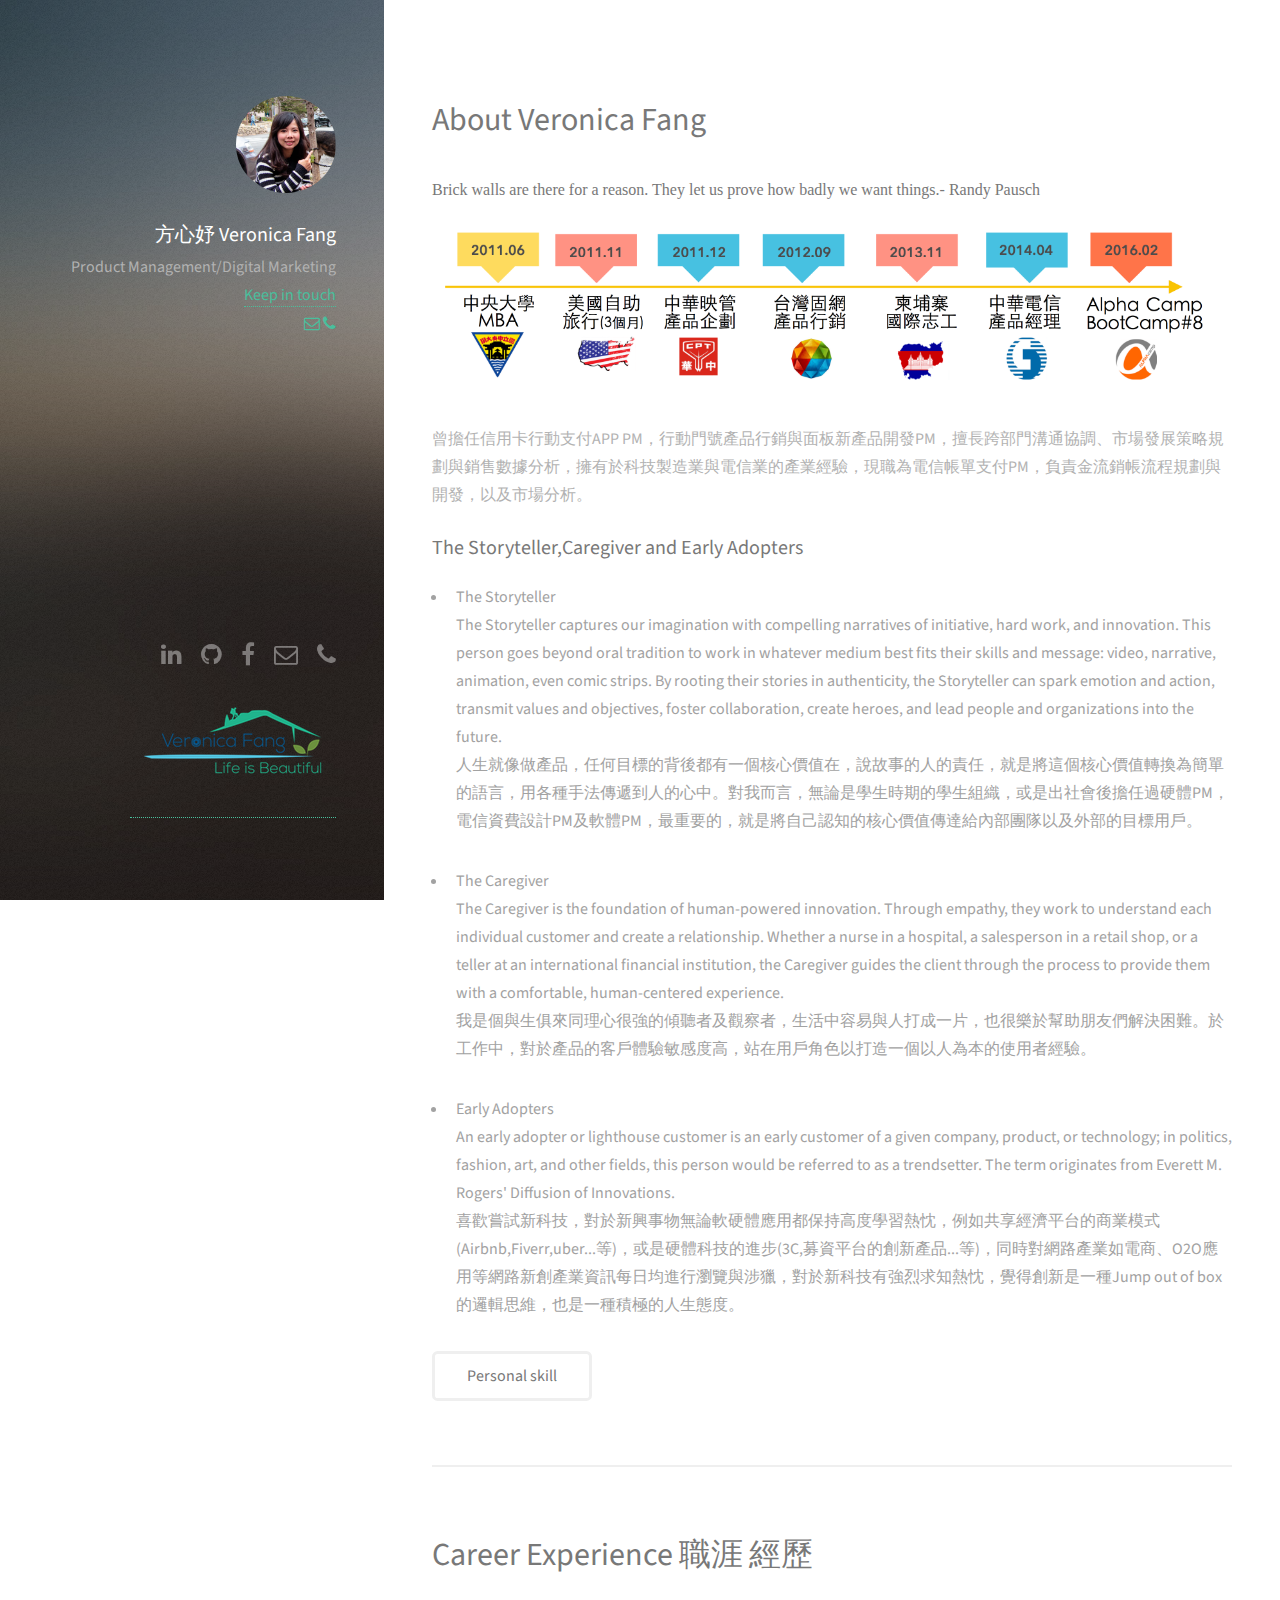
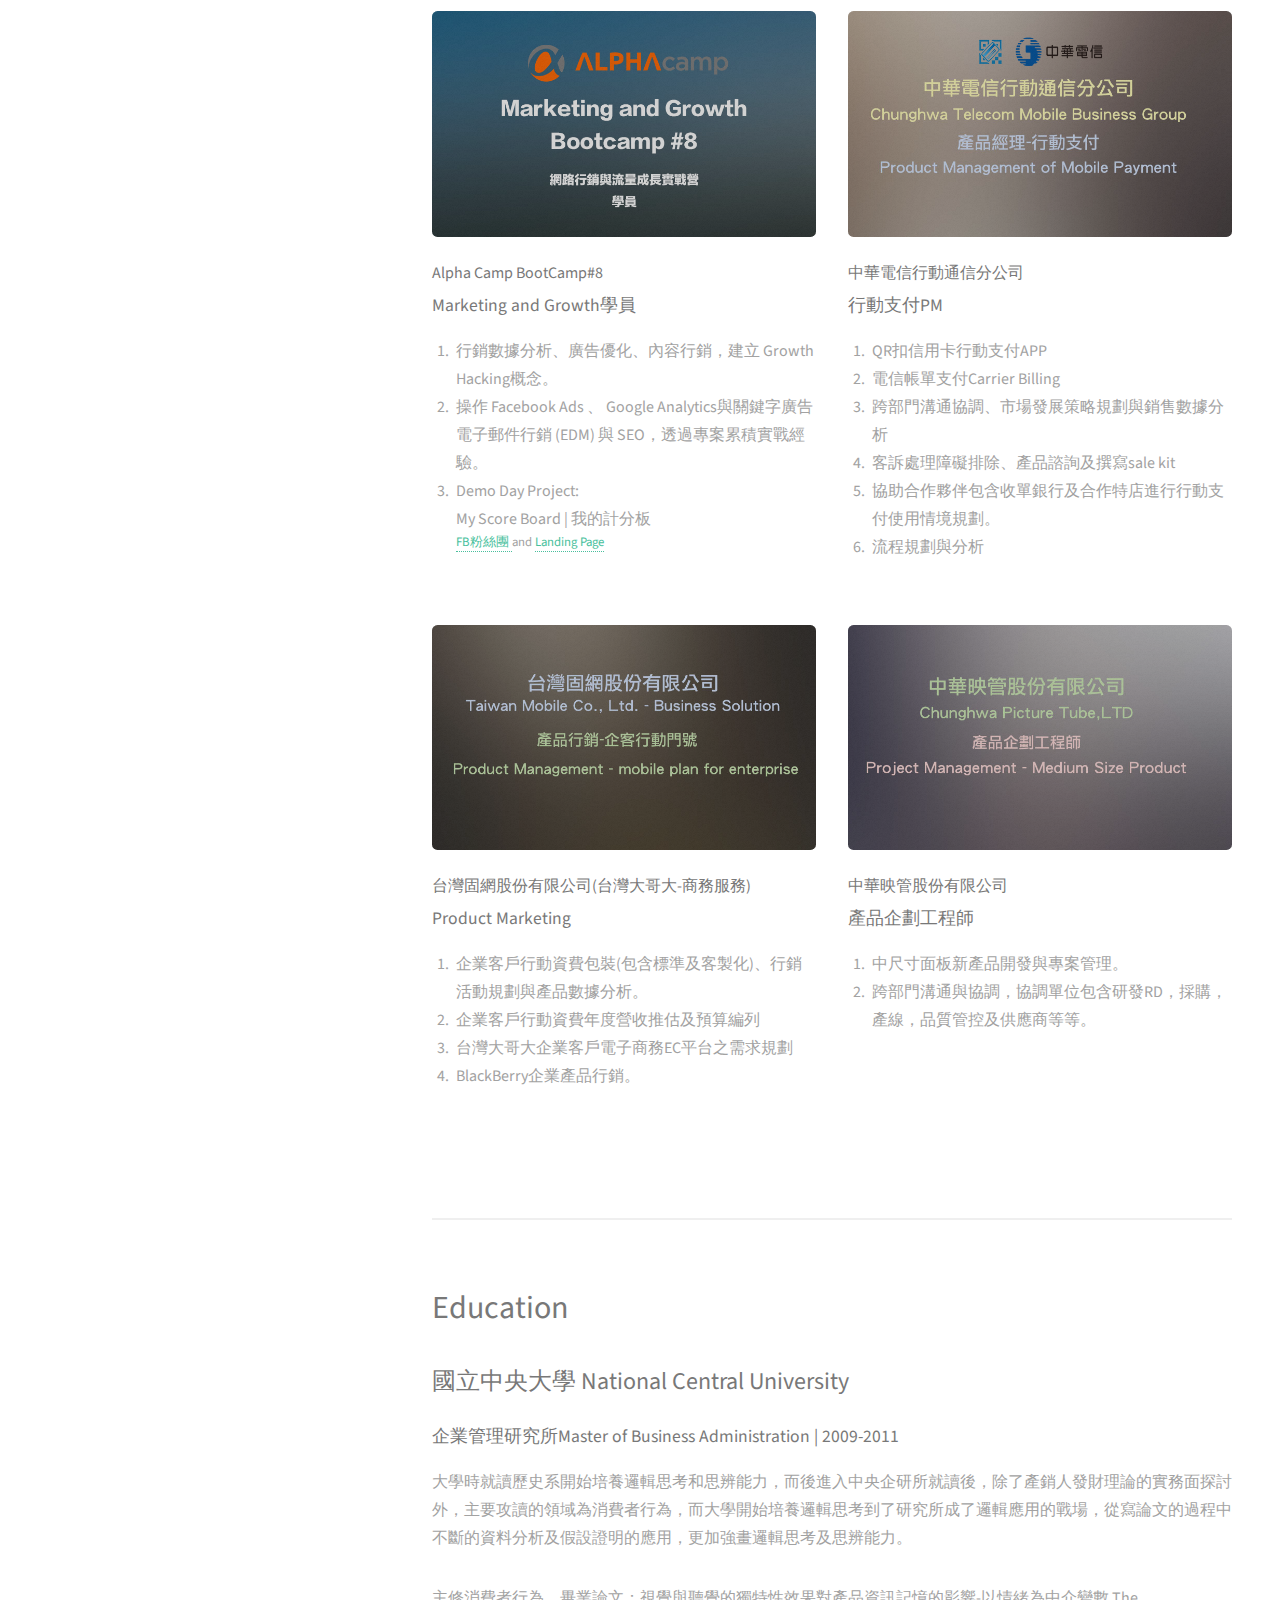
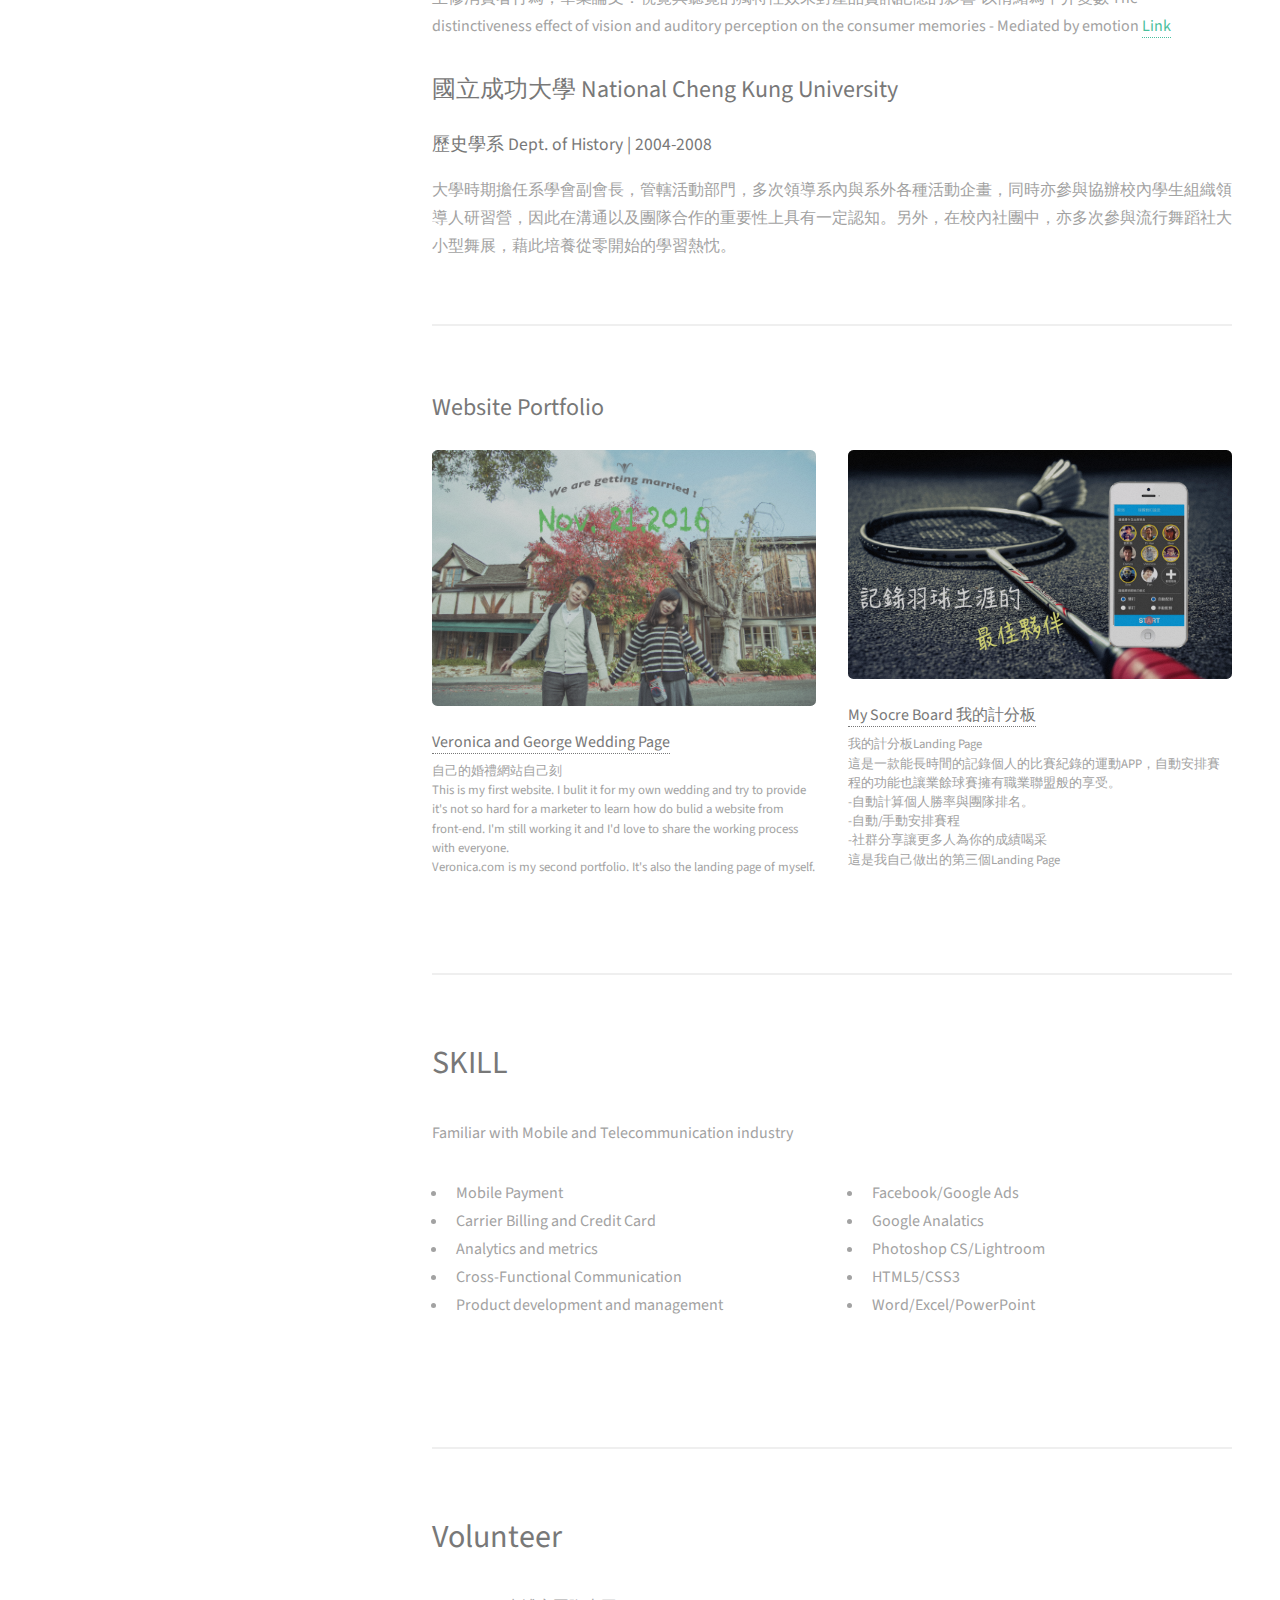
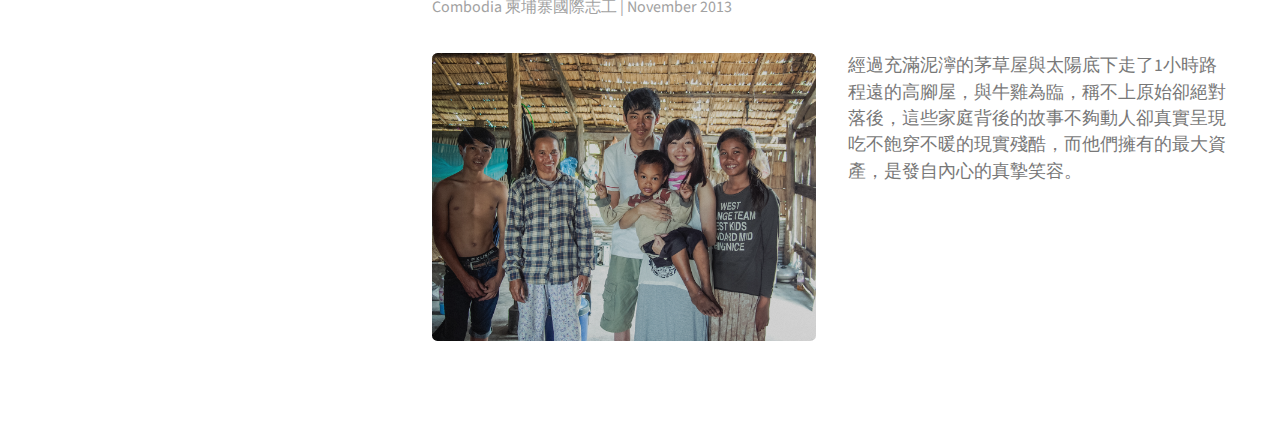
==== index.html @ 76934a7a "add timeline and volunteer" ====
<!DOCTYPE HTML>
<!--
	Strata by HTML5 UP
	html5up.net | @n33co
	Free for personal and commercial use under the CCA 3.0 license (html5up.net/license)
-->
<html>

<head>
    <title>Veronica Fang | Interactive Resume</title>
    <meta charset="utf-8" />
    <meta name="viewport" content="width=device-width, initial-scale=1" />
    <!--[if lte IE 8]><script src="assets/js/ie/html5shiv.js"></script><![endif]-->
    <link rel="stylesheet" href="assets/css/main.css" />
    <!--[if lte IE 8]><link rel="stylesheet" href="assets/css/ie8.css" /><![endif]-->
    <!--open Graph data-->
    <meta property="og:title" content="Veronica Fang | Interactive Resume" />
    <meta property="og:type" content="Website" />
    <meta property="og:url" content="http://veronicafang.com" />
    <meta property="og:image" content="http://veronicafang.github.io/Interactive-Resume/images/pic/IMG_2142-1.jpg" />
    <meta property="og:description" content="This is the Official Personal Website for Veronica Fang 方心妤">

    <meta name="author" content="Veronica">
    <meta name="copyright" content="方心妤">

    <meta name="description" content="This is the Official Personal Website for Veronica Fang方心妤 ">
    <meta name="keywords" content="方心妤,Veronica Fang">

    <meta itemprop="name" content="Veronica Fang | Interactive Resume">
    <meta itemprop="image" content="http://veronicafang.github.io/Interactive-Resume/images/pic/IMG_2142-1.jpg">
    <meta itemprop="description" content="This is the Official Personal Website for Veronica Fang">



    <!-- Hotjar Tracking Code for http://veronicafang.github.io/interactive-resume/ -->
    <script>
        (function(h, o, t, j, a, r) {
            h.hj = h.hj || function() {
                (h.hj.q = h.hj.q || []).push(arguments)
            };
            h._hjSettings = {
                hjid: 164264,
                hjsv: 5
            };
            a = o.getElementsByTagName('head')[0];
            r = o.createElement('script');
            r.async = 1;
            r.src = t + h._hjSettings.hjid + j + h._hjSettings.hjsv;
            a.appendChild(r);
        })(window, document, '//static.hotjar.com/c/hotjar-', '.js?sv=');

    </script>

    <!-- GA Tracking Code for http://veronicafang.github.io/interactive-resume/ -->
    <script>
        (function(i, s, o, g, r, a, m) {
            i['GoogleAnalyticsObject'] = r;
            i[r] = i[r] || function() {
                (i[r].q = i[r].q || []).push(arguments)
            }, i[r].l = 1 * new Date();
            a = s.createElement(o),
                m = s.getElementsByTagName(o)[0];
            a.async = 1;
            a.src = g;
            m.parentNode.insertBefore(a, m)
        })(window, document, 'script', '//www.google-analytics.com/analytics.js', 'ga');

        ga('create', 'UA-74432004-2', 'auto');
        ga('require', 'displayfeatures');
        ga('send', 'pageview');

    </script>


    <script>
        (function(i, s, o, g, r, a, m) {
            i['GoogleAnalyticsObject'] = r;
            i[r] = i[r] || function() {
                (i[r].q = i[r].q || []).push(arguments)
            }, i[r].l = 1 * new Date();
            a = s.createElement(o),
                m = s.getElementsByTagName(o)[0];
            a.async = 1;
            a.src = g;
            m.parentNode.insertBefore(a, m)
        })(window, document, 'script', '//www.google-analytics.com/analytics.js', 'ga');

        ga('create', 'UA-75181213-1', 'auto');
        ga('require', 'displayfeatures');
        ga('send', 'pageview');

    </script>


</head>

<body id="top">

    <!-- Header -->
    <header id="header">
        <a href="./images/Veronica.png" class="image avatar"><img src="images/Veronica.png" alt="Veronica" /></a>
        <h1><strong>方心妤 </strong><br/><strong>Veronica Fang</strong> 
      </h1>
        <p>
            Product Management/Digital Marketing
            <br/>
            <a href="#footer">Keep in touch</a>
            <br/>
            <a href="mailto:heartfish0309@gmail.com" class="icon fa-envelope-o"><span class="label">Email</span></a>
            <a href="tel:0905004680" class="icon fa-phone"><span class="phone"></span></a></p>


    </header>

    <!-- Main -->
    <div id="main">

        <!-- One -->
        <section id="one">
            <header class="major">
                <h1><strong>About Veronica Fang</strong></h1>
                <p style="font-family:impact"><strong>Brick walls are there for a reason. They let us prove how badly we want things.- Randy Pausch</strong></p>
                <p><img class="timeline" src="./images/timeline.png" alt="VeronicaFang Timeline"></p>
                <p>曾擔任信用卡行動支付APP PM，行動門號產品行銷與面板新產品開發PM，擅長跨部門溝通協調、市場發展策略規劃與銷售數據分析，擁有於科技製造業與電信業的產業經驗，現職為電信帳單支付PM，負責金流銷帳流程規劃與開發，以及市場分析。</p>

                <h3>The Storyteller,Caregiver and Early Adopters </h3>

            </header>
            <ul>

                <li>The Storyteller
                    <p>The Storyteller captures our imagination with compelling narratives of initiative, hard work, and innovation. This person goes beyond oral tradition to work in whatever medium best fits their skills and message: video, narrative, animation, even comic strips. By rooting their stories in authenticity, the Storyteller can spark emotion and action, transmit values and objectives, foster collaboration, create heroes, and lead people and organizations into the future.
                        <br/>人生就像做產品，任何目標的背後都有一個核心價值在，說故事的人的責任，就是將這個核心價值轉換為簡單的語言，用各種手法傳遞到人的心中。對我而言，無論是學生時期的學生組織，或是出社會後擔任過硬體PM，電信資費設計PM及軟體PM，最重要的，就是將自己認知的核心價值傳達給內部團隊以及外部的目標用戶。
                    </p>
                </li>
                <li>The Caregiver
                    <p>
                        The Caregiver is the foundation of human-powered innovation. Through empathy, they work to understand each individual customer and create a relationship. Whether a nurse in a hospital, a salesperson in a retail shop, or a teller at an international financial institution, the Caregiver guides the client through the process to provide them with a comfortable, human-centered experience.
                        <br/> 我是個與生俱來同理心很強的傾聽者及觀察者，生活中容易與人打成一片，也很樂於幫助朋友們解決困難。於工作中，對於產品的客戶體驗敏感度高，站在用戶角色以打造一個以人為本的使用者經驗。
                    </p>
                </li>
                <li>Early Adopters
                    <p>
                        An early adopter or lighthouse customer is an early customer of a given company, product, or technology; in politics, fashion, art, and other fields, this person would be referred to as a trendsetter. The term originates from Everett M. Rogers' Diffusion of Innovations.
                        <br/> 喜歡嘗試新科技，對於新興事物無論軟硬體應用都保持高度學習熱忱，例如共享經濟平台的商業模式(Airbnb,Fiverr,uber...等)，或是硬體科技的進步(3C,募資平台的創新產品...等)，同時對網路產業如電商、O2O應用等網路新創產業資訊每日均進行瀏覽與涉獵，對於新科技有強烈求知熱忱，覺得創新是一種Jump out of box的邏輯思維，也是一種積極的人生態度。

                    </p>
                </li>
            </ul>

            <ul class="actions">
                <li><a href="#skill" class="button">Personal skill</a></li>
            </ul>
        </section>

        <!-- Two -->

        <section id="two">
            <h1>Career Experience 職涯 經歷</h1>
            <div class="row">
                <article class="6u 12u$(xsmall) 0728
                   work-item">
                    <a href="./images/fulls/10.jpg" class="image fit thumb"><img src="./images/fulls/10.jpg" alt="Alpha Camp" /></a>
                    <h3>Alpha Camp BootCamp#8</h3>
                    <h4>Marketing and Growth學員</h4>
                    <ol>
                        <li>行銷數據分析、廣告優化、內容行銷，建立 Growth Hacking概念。</li>
                        <li>操作 Facebook Ads 、 Google Analytics與關鍵字廣告電子郵件行銷 (EDM) 與 SEO，透過專案累積實戰經驗。</li>
                        <li>Demo Day Project:
                            <br/> My Score Board | 我的計分板
                            <p>
                                <a href="https://www.facebook.com/myscoreboardapp">FB粉絲團 </a> and <a href="http://myscoreboardapp.com">Landing Page</a></p>

                        </li>
                    </ol>
                </article>
                <article class="6u 12u$(xsmall) 0728
                   work-item">
                    <a href="./images/fulls/07.jpg" class="image fit thumb"><img src="./images/fulls/07.jpg" alt="CHT" /></a>
                    <h3>中華電信行動通信分公司</h3>
                    <h4>行動支付PM</h4>
                    <ol>
                        <li>QR扣信用卡行動支付APP</li>
                        <li>電信帳單支付Carrier Billing</li>
                        <li>跨部門溝通協調、市場發展策略規劃與銷售數據分析</li>
                        <li>客訴處理障礙排除、產品諮詢及撰寫sale kit</li>
                        <li>協助合作夥伴包含收單銀行及合作特店進行行動支付使用情境規劃。</li>
                        <li>流程規劃與分析</li>
                    </ol>
                </article>

                <article class="6u 12u$(xsmall) 0728
                   work-item">
                    <a href="./images/fulls/07.jpg" class="image fit thumb"><img src="./images/fulls/08.jpg" alt="TWM" /></a>
                    <h3>台灣固網股份有限公司(台灣大哥大-商務服務)</h3>
                    <h4>Product Marketing</h4>

                    <ol>
                        <li>企業客戶行動資費包裝(包含標準及客製化)、行銷活動規劃與產品數據分析。</li>

                        <li>企業客戶行動資費年度營收推估及預算編列</li>
                        <li>台灣大哥大企業客戶電子商務EC平台之需求規劃</li>
                        <li>BlackBerry企業產品行銷。</li>
                    </ol>
                </article>
                <article class="6u$ 12u$(xsmall) work-item">
                    <a href="images/fulls/08.jpg" class="image fit thumb"><img src="images/fulls/09.jpg" alt="CPT" /></a>
                    <h3>中華映管股份有限公司</h3>
                    <h4>產品企劃工程師</h4>
                    <ol>
                        <li>中尺寸面板新產品開發與專案管理。
                        </li>
                        <li>跨部門溝通與協調，協調單位包含研發RD，採購，產線，品質管控及供應商等等。</li>
                    </ol>

                </article>

        </section>

        <!-- three -->

        <section id="three">
            <h1>Education</h1>
            <h2>國立中央大學 National Central University</h2>
            <h4>企業管理研究所Master of Business Administration | 2009-2011 </h4>
            <P>大學時就讀歷史系開始培養邏輯思考和思辨能力，而後進入中央企研所就讀後，除了產銷人發財理論的實務面探討外，主要攻讀的領域為消費者行為，而大學開始培養邏輯思考到了研究所成了邏輯應用的戰場，從寫論文的過程中不斷的資料分析及假設證明的應用，更加強畫邏輯思考及思辨能力。</P>
            <p>主修消費者行為，畢業論文：視覺與聽覺的獨特性效果對產品資訊記憶的影響-以情緒為中介變數 The distinctiveness effect of vision and auditory perception on the consumer memories - Mediated by emotion
                <a href="http://handle.ncl.edu.tw/11296/ndltd/17697633609891772082">Link</a>
            </p>

            <h2>國立成功大學 National Cheng Kung University</h2>
            <h4>歷史學系 Dept. of History | 2004-2008 </h4>
            <p>大學時期擔任系學會副會長，管轄活動部門，多次領導系內與系外各種活動企畫，同時亦參與協辦校內學生組織領導人研習營，因此在溝通以及團隊合作的重要性上具有一定認知。另外，在校內社團中，亦多次參與流行舞蹈社大小型舞展，藉此培養從零開始的學習熱忱。

            </p>
        </section>
        <section>

            <h2>Website Portfolio</h2>
            <div class="row">
                <article class="6u 12u$(xsmall) work-item">
                    <a href="./HTLM/image/IMG_0357-1_PS.jpg" class="image fit thumb"><img src="./HTLM/image/IMG_0357-1_PS.jpg" alt="Wedding Page" /></a>
                    <h3><a href="http://www.georgeandveronica.party/">Veronica and George Wedding Page</a></h3>

                    <p>自己的婚禮網站自己刻 </p>
                    <p>This is my first website. I bulit it for my own wedding and try to provide it's not so hard for a marketer to learn how do bulid a website from front-end. I'm still working it and I'd love to share the working process with everyone.
                        <br/>Veronica.com is my second portfolio. It's also the landing page of myself. </p>
                </article>
                <article class="6u 12u$(xsmall) work-item">
                    <a href="./HTLM/image/bestpartner.jpg" class="image fit thumb"><img src="./HTLM/image/bestpartner.jpg" alt="My Score Board" /></a>
                    <h3><a href="https://myscoreboardapp.com/">My Socre Board 我的計分板</a></h3>

                    <p>我的計分板Landing Page</p>
                    <p>這是一款能長時間的記錄個人的比賽紀錄的運動APP，自動安排賽程的功能也讓業餘球賽擁有職業聯盟般的享受。
                        <br/>-自動計算個人勝率與團隊排名。
                        <br/>-自動/手動安排賽程
                        <br/>-社群分享讓更多人為你的成績喝采
                        <br/>這是我自己做出的第三個Landing Page </p>
                </article>
            </div>
        </section>
        <section id="skill">
            <h1>SKILL</h1>
            <p>Familiar with Mobile and Telecommunication industry</p>
            <div class="row">
                <article class="6u 12u$(xsmall) 0728
                   work-item">
                    <ul>
                        <li>Mobile Payment</li>
                        <li>Carrier Billing and Credit Card</li>
                        <li>Analytics and metrics</li>
                        <li>Cross-Functional Communication</li>
                        <li>Product development and management</li>
                    </ul>
                </article>
                <article class="6u$ 12u$(xsmall) work-item">
                    <ul>
                        <li>Facebook/Google Ads</li>
                        <li>Google Analatics</li>
                        <li>Photoshop CS/Lightroom</li>
                        <li>HTML5/CSS3</li>
                        <li>Word/Excel/PowerPoint</li>


                    </ul>
                </article>
            </div>
        </section>
        <section>
            <h1>Volunteer</h1>
            <p>Combodia 柬埔寨國際志工 | November 2013</p>
            <div class="row">
                <article class="6u 12u$(xsmall) work-item">
                    <a href="./images/A280112.jpg" class="image fit thumb"><img src="./images/thumbs/A280112.jpg" alt="Veronica Fang Volunteer" /></a>
                </article>
                <article class="6u 12u$(xsmall) work-item">

                    <h4>經過充滿泥濘的茅草屋與太陽底下走了1小時路程遠的高腳屋，與牛雞為臨，稱不上原始卻絕對落後，這些家庭背後的故事不夠動人卻真實呈現吃不飽穿不暖的現實殘酷，而他們擁有的最大資產，是發自內心的真摯笑容。</h4>


                </article>
            </div>
        </section>

        <!-- Footer -->
        <footer id="footer">
            <div>
                <section>

                    <ul class="icons">
                        <li><a href="https://tw.linkedin.com/in/veronica-fang-47976a6a" class="icon fa-linkedin"><span class="label">Linkedin</span></a></li>
                        <li><a href="https://github.com/VeronicaFang/" class="icon fa-github"><span class="label">Github</span></a></li>
                        <li><a href="https://www.facebook.com/veronica.fang" class="icon fa-facebook"><span class="label">Dribbble</span></a></li>
                        <li>
                            <a href="mailto:heartfish0309@gmail.com" class="icon fa-envelope-o"><span class="label">Email</span></a>
                        </li>
                        <li> <a href="tel:0905004680" class="icon fa-phone"><span class="phone"></span></a></li>
                    </ul>
                    <a href="#top"><img src="./images/Veronica_Fang_Logo.png" alt="Veronica">

                    </a>
                </section>

            </div>
        </footer>


        <!-- Scripts -->
        <script src="assets/js/jquery.min.js"></script>
        <script src="assets/js/jquery.poptrox.min.js"></script>
        <script src="assets/js/skel.min.js"></script>
        <script src="assets/js/util.js"></script>
        <!--[if lte IE 8]><script src="assets/js/ie/respond.min.js"></script><![endif]-->
        <script src="assets/js/main.js"></script>


</body>

</html>
---- assets/css/main.css ----
@import url("font-awesome.min.css");
@import url("http://fonts.googleapis.com/css?family=Source+Sans+Pro:400,400italic");

/*
	Strata by HTML5 UP
	html5up.net | @n33co
	Free for personal and commercial use under the CCA 3.0 license (html5up.net/license)
*/


/* Reset */

html,
body,
div,
span,
applet,
object,
iframe,
h1,
h2,
h3,
h4,
h5,
h6,
p,
blockquote,
pre,
a,
abbr,
acronym,
address,
big,
cite,
code,
del,
dfn,
em,
img,
ins,
kbd,
q,
s,
samp,
small,
strike,
strong,
sub,
sup,
tt,
var,
b,
u,
i,
center,
dl,
dt,
dd,
ol,
ul,
li,
fieldset,
form,
label,
legend,
table,
caption,
tbody,
tfoot,
thead,
tr,
th,
td,
article,
aside,
canvas,
details,
embed,
figure,
figcaption,
footer,
header,
hgroup,
menu,
nav,
output,
ruby,
section,
summary,
time,
mark,
audio,
video {
    margin: 0;
    padding: 0;
    border: 0;
    font-size: 100%;
    font: inherit;
    vertical-align: baseline;
}
article,
aside,
details,
figcaption,
figure,
footer,
header,
hgroup,
menu,
nav,
section {
    display: block;
}
body {
    line-height: 1;
}
ol,
ul {
    list-style: none;
}
blockquote,
q {
    quotes: none;
}
blockquote:before,
blockquote:after,
q:before,
q:after {
    content: '';
    content: none;
}
table {
    border-collapse: collapse;
    border-spacing: 0;
}
body {
    -webkit-text-size-adjust: none;
}

/* Box Model */

*,
*:before,
*:after {
    -moz-box-sizing: border-box;
    -webkit-box-sizing: border-box;
    box-sizing: border-box;
}

/* Containers */

.container {
    margin-left: auto;
    margin-right: auto;
}
.container.\31 25\25 {
    width: 100%;
    max-width: 1200px;
    min-width: 960px;
}
.container.\37 5\25 {
    width: 720px;
}
.container.\35 0\25 {
    width: 480px;
}
.container.\32 5\25 {
    width: 240px;
}
.container {
    width: 960px;
}
@media screen and (max-width: 1800px) {
    .container.\31 25\25 {
        width: 100%;
        max-width: 1200px;
        min-width: 960px;
    }
    .container.\37 5\25 {
        width: 720px;
    }
    .container.\35 0\25 {
        width: 480px;
    }
    .container.\32 5\25 {
        width: 240px;
    }
    .container {
        width: 960px;
    }
}
@media screen and (max-width: 1280px) {
    .container.\31 25\25 {
        width: 100%;
        max-width: 1200px;
        min-width: 960px;
    }
    .container.\37 5\25 {
        width: 720px;
    }
    .container.\35 0\25 {
        width: 480px;
    }
    .container.\32 5\25 {
        width: 240px;
    }
    .container {
        width: 960px;
    }
}
@media screen and (max-width: 980px) {
    .container.\31 25\25 {
        width: 100%;
        max-width: 1200px;
        min-width: 960px;
    }
    .container.\37 5\25 {
        width: 720px;
    }
    .container.\35 0\25 {
        width: 480px;
    }
    .container.\32 5\25 {
        width: 240px;
    }
    .container {
        width: 960px;
    }
}
@media screen and (max-width: 736px) {
    .container.\31 25\25 {
        width: 100%;
        max-width: 1200px;
        min-width: 960px;
    }
    .container.\37 5\25 {
        width: 720px;
    }
    .container.\35 0\25 {
        width: 480px;
    }
    .container.\32 5\25 {
        width: 240px;
    }
    .container {
        width: 960px;
    }
}
@media screen and (max-width: 480px) {
    .container.\31 25\25 {
        width: 100%;
        max-width: 1200px;
        min-width: 960px;
    }
    .container.\37 5\25 {
        width: 720px;
    }
    .container.\35 0\25 {
        width: 480px;
    }
    .container.\32 5\25 {
        width: 240px;
    }
    .container {
        width: 960px;
    }
}

/* Grid */

.row {
    border-bottom: solid 1px transparent;
    -moz-box-sizing: border-box;
    -webkit-box-sizing: border-box;
    box-sizing: border-box;
}
.row > * {
    float: left;
    -moz-box-sizing: border-box;
    -webkit-box-sizing: border-box;
    box-sizing: border-box;
}
.row:after,
.row:before {
    content: '';
    display: block;
    clear: both;
    height: 0;
}
.row.uniform > * >:first-child {
    margin-top: 0;
}
.row.uniform > * >:last-child {
    margin-bottom: 0;
}
.row.\30 \25 > * {
    padding: 0 0 0 0em;
}
.row.\30 \25 {
    margin: 0 0 -1px 0em;
}
.row.uniform.\30 \25 > * {
    padding: 0em 0 0 0em;
}
.row.uniform.\30 \25 {
    margin: 0em 0 -1px 0em;
}
.row > * {
    padding: 0 0 0 2.5em;
}
.row {
    margin: 0 0 -1px -2.5em;
}
.row.uniform > * {
    padding: 2.5em 0 0 2.5em;
}
.row.uniform {
    margin: -2.5em 0 -1px -2.5em;
}
.row.\32 00\25 > * {
    padding: 0 0 0 5em;
}
.row.\32 00\25 {
    margin: 0 0 -1px -5em;
}
.row.uniform.\32 00\25 > * {
    padding: 5em 0 0 5em;
}
.row.uniform.\32 00\25 {
    margin: -5em 0 -1px -5em;
}
.row.\31 50\25 > * {
    padding: 0 0 0 3.75em;
}
.row.\31 50\25 {
    margin: 0 0 -1px -3.75em;
}
.row.uniform.\31 50\25 > * {
    padding: 3.75em 0 0 3.75em;
}
.row.uniform.\31 50\25 {
    margin: -3.75em 0 -1px -3.75em;
}
.row.\35 0\25 > * {
    padding: 0 0 0 1.25em;
}
.row.\35 0\25 {
    margin: 0 0 -1px -1.25em;
}
.row.uniform.\35 0\25 > * {
    padding: 1.25em 0 0 1.25em;
}
.row.uniform.\35 0\25 {
    margin: -1.25em 0 -1px -1.25em;
}
.row.\32 5\25 > * {
    padding: 0 0 0 0.625em;
}
.row.\32 5\25 {
    margin: 0 0 -1px -0.625em;
}
.row.uniform.\32 5\25 > * {
    padding: 0.625em 0 0 0.625em;
}
.row.uniform.\32 5\25 {
    margin: -0.625em 0 -1px -0.625em;
}
.\31 2u,
.\31 2u\24 {
    width: 100%;
    clear: none;
    margin-left: 0;
}
.\31 1u,
.\31 1u\24 {
    width: 91.6666666667%;
    clear: none;
    margin-left: 0;
}
.\31 0u,
.\31 0u\24 {
    width: 83.3333333333%;
    clear: none;
    margin-left: 0;
}
.\39 u,
.\39 u\24 {
    width: 75%;
    clear: none;
    margin-left: 0;
}
.\38 u,
.\38 u\24 {
    width: 66.6666666667%;
    clear: none;
    margin-left: 0;
}
.\37 u,
.\37 u\24 {
    width: 58.3333333333%;
    clear: none;
    margin-left: 0;
}
.\36 u,
.\36 u\24 {
    width: 50%;
    clear: none;
    margin-left: 0;
}
.\35 u,
.\35 u\24 {
    width: 41.6666666667%;
    clear: none;
    margin-left: 0;
}
.\34 u,
.\34 u\24 {
    width: 33.3333333333%;
    clear: none;
    margin-left: 0;
}
.\33 u,
.\33 u\24 {
    width: 25%;
    clear: none;
    margin-left: 0;
}
.\32 u,
.\32 u\24 {
    width: 16.6666666667%;
    clear: none;
    margin-left: 0;
}
.\31 u,
.\31 u\24 {
    width: 8.3333333333%;
    clear: none;
    margin-left: 0;
}
.\31 2u\24 + *,
.\31 1u\24 + *,
.\31 0u\24 + *,
.\39 u\24 + *,
.\38 u\24 + *,
.\37 u\24 + *,
.\36 u\24 + *,
.\35 u\24 + *,
.\34 u\24 + *,
.\33 u\24 + *,
.\32 u\24 + *,
.\31 u\24 + * {
    clear: left;
}
.\-11u {
    margin-left: 91.66667%;
}
.\-10u {
    margin-left: 83.33333%;
}
.\-9u {
    margin-left: 75%;
}
.\-8u {
    margin-left: 66.66667%;
}
.\-7u {
    margin-left: 58.33333%;
}
.\-6u {
    margin-left: 50%;
}
.\-5u {
    margin-left: 41.66667%;
}
.\-4u {
    margin-left: 33.33333%;
}
.\-3u {
    margin-left: 25%;
}
.\-2u {
    margin-left: 16.66667%;
}
.\-1u {
    margin-left: 8.33333%;
}
@media screen and (max-width: 1800px) {
    .row > * {
        padding: 0 0 0 2.5em;
    }
    .row {
        margin: 0 0 -1px -2.5em;
    }
    .row.uniform > * {
        padding: 2.5em 0 0 2.5em;
    }
    .row.uniform {
        margin: -2.5em 0 -1px -2.5em;
    }
    .row.\32 00\25 > * {
        padding: 0 0 0 5em;
    }
    .row.\32 00\25 {
        margin: 0 0 -1px -5em;
    }
    .row.uniform.\32 00\25 > * {
        padding: 5em 0 0 5em;
    }
    .row.uniform.\32 00\25 {
        margin: -5em 0 -1px -5em;
    }
    .row.\31 50\25 > * {
        padding: 0 0 0 3.75em;
    }
    .row.\31 50\25 {
        margin: 0 0 -1px -3.75em;
    }
    .row.uniform.\31 50\25 > * {
        padding: 3.75em 0 0 3.75em;
    }
    .row.uniform.\31 50\25 {
        margin: -3.75em 0 -1px -3.75em;
    }
    .row.\35 0\25 > * {
        padding: 0 0 0 1.25em;
    }
    .row.\35 0\25 {
        margin: 0 0 -1px -1.25em;
    }
    .row.uniform.\35 0\25 > * {
        padding: 1.25em 0 0 1.25em;
    }
    .row.uniform.\35 0\25 {
        margin: -1.25em 0 -1px -1.25em;
    }
    .row.\32 5\25 > * {
        padding: 0 0 0 0.625em;
    }
    .row.\32 5\25 {
        margin: 0 0 -1px -0.625em;
    }
    .row.uniform.\32 5\25 > * {
        padding: 0.625em 0 0 0.625em;
    }
    .row.uniform.\32 5\25 {
        margin: -0.625em 0 -1px -0.625em;
    }
    .\31 2u\28xlarge\29,
    .\31 2u\24\28xlarge\29 {
        width: 100%;
        clear: none;
        margin-left: 0;
    }
    .\31 1u\28xlarge\29,
    .\31 1u\24\28xlarge\29 {
        width: 91.6666666667%;
        clear: none;
        margin-left: 0;
    }
    .\31 0u\28xlarge\29,
    .\31 0u\24\28xlarge\29 {
        width: 83.3333333333%;
        clear: none;
        margin-left: 0;
    }
    .\39 u\28xlarge\29,
    .\39 u\24\28xlarge\29 {
        width: 75%;
        clear: none;
        margin-left: 0;
    }
    .\38 u\28xlarge\29,
    .\38 u\24\28xlarge\29 {
        width: 66.6666666667%;
        clear: none;
        margin-left: 0;
    }
    .\37 u\28xlarge\29,
    .\37 u\24\28xlarge\29 {
        width: 58.3333333333%;
        clear: none;
        margin-left: 0;
    }
    .\36 u\28xlarge\29,
    .\36 u\24\28xlarge\29 {
        width: 50%;
        clear: none;
        margin-left: 0;
    }
    .\35 u\28xlarge\29,
    .\35 u\24\28xlarge\29 {
        width: 41.6666666667%;
        clear: none;
        margin-left: 0;
    }
    .\34 u\28xlarge\29,
    .\34 u\24\28xlarge\29 {
        width: 33.3333333333%;
        clear: none;
        margin-left: 0;
    }
    .\33 u\28xlarge\29,
    .\33 u\24\28xlarge\29 {
        width: 25%;
        clear: none;
        margin-left: 0;
    }
    .\32 u\28xlarge\29,
    .\32 u\24\28xlarge\29 {
        width: 16.6666666667%;
        clear: none;
        margin-left: 0;
    }
    .\31 u\28xlarge\29,
    .\31 u\24\28xlarge\29 {
        width: 8.3333333333%;
        clear: none;
        margin-left: 0;
    }
    .\31 2u\24\28xlarge\29 + *,
    .\31 1u\24\28xlarge\29 + *,
    .\31 0u\24\28xlarge\29 + *,
    .\39 u\24\28xlarge\29 + *,
    .\38 u\24\28xlarge\29 + *,
    .\37 u\24\28xlarge\29 + *,
    .\36 u\24\28xlarge\29 + *,
    .\35 u\24\28xlarge\29 + *,
    .\34 u\24\28xlarge\29 + *,
    .\33 u\24\28xlarge\29 + *,
    .\32 u\24\28xlarge\29 + *,
    .\31 u\24\28xlarge\29 + * {
        clear: left;
    }
    .\-11u\28xlarge\29 {
        margin-left: 91.66667%;
    }
    .\-10u\28xlarge\29 {
        margin-left: 83.33333%;
    }
    .\-9u\28xlarge\29 {
        margin-left: 75%;
    }
    .\-8u\28xlarge\29 {
        margin-left: 66.66667%;
    }
    .\-7u\28xlarge\29 {
        margin-left: 58.33333%;
    }
    .\-6u\28xlarge\29 {
        margin-left: 50%;
    }
    .\-5u\28xlarge\29 {
        margin-left: 41.66667%;
    }
    .\-4u\28xlarge\29 {
        margin-left: 33.33333%;
    }
    .\-3u\28xlarge\29 {
        margin-left: 25%;
    }
    .\-2u\28xlarge\29 {
        margin-left: 16.66667%;
    }
    .\-1u\28xlarge\29 {
        margin-left: 8.33333%;
    }
}
@media screen and (max-width: 1280px) {
    .row > * {
        padding: 0 0 0 2em;
    }
    .row {
        margin: 0 0 -1px -2em;
    }
    .row.uniform > * {
        padding: 2em 0 0 2em;
    }
    .row.uniform {
        margin: -2em 0 -1px -2em;
    }
    .row.\32 00\25 > * {
        padding: 0 0 0 4em;
    }
    .row.\32 00\25 {
        margin: 0 0 -1px -4em;
    }
    .row.uniform.\32 00\25 > * {
        padding: 4em 0 0 4em;
    }
    .row.uniform.\32 00\25 {
        margin: -4em 0 -1px -4em;
    }
    .row.\31 50\25 > * {
        padding: 0 0 0 3em;
    }
    .row.\31 50\25 {
        margin: 0 0 -1px -3em;
    }
    .row.uniform.\31 50\25 > * {
        padding: 3em 0 0 3em;
    }
    .row.uniform.\31 50\25 {
        margin: -3em 0 -1px -3em;
    }
    .row.\35 0\25 > * {
        padding: 0 0 0 1em;
    }
    .row.\35 0\25 {
        margin: 0 0 -1px -1em;
    }
    .row.uniform.\35 0\25 > * {
        padding: 1em 0 0 1em;
    }
    .row.uniform.\35 0\25 {
        margin: -1em 0 -1px -1em;
    }
    .row.\32 5\25 > * {
        padding: 0 0 0 0.5em;
    }
    .row.\32 5\25 {
        margin: 0 0 -1px -0.5em;
    }
    .row.uniform.\32 5\25 > * {
        padding: 0.5em 0 0 0.5em;
    }
    .row.uniform.\32 5\25 {
        margin: -0.5em 0 -1px -0.5em;
    }
    .\31 2u\28large\29,
    .\31 2u\24\28large\29 {
        width: 100%;
        clear: none;
        margin-left: 0;
    }
    .\31 1u\28large\29,
    .\31 1u\24\28large\29 {
        width: 91.6666666667%;
        clear: none;
        margin-left: 0;
    }
    .\31 0u\28large\29,
    .\31 0u\24\28large\29 {
        width: 83.3333333333%;
        clear: none;
        margin-left: 0;
    }
    .\39 u\28large\29,
    .\39 u\24\28large\29 {
        width: 75%;
        clear: none;
        margin-left: 0;
    }
    .\38 u\28large\29,
    .\38 u\24\28large\29 {
        width: 66.6666666667%;
        clear: none;
        margin-left: 0;
    }
    .\37 u\28large\29,
    .\37 u\24\28large\29 {
        width: 58.3333333333%;
        clear: none;
        margin-left: 0;
    }
    .\36 u\28large\29,
    .\36 u\24\28large\29 {
        width: 50%;
        clear: none;
        margin-left: 0;
    }
    .\35 u\28large\29,
    .\35 u\24\28large\29 {
        width: 41.6666666667%;
        clear: none;
        margin-left: 0;
    }
    .\34 u\28large\29,
    .\34 u\24\28large\29 {
        width: 33.3333333333%;
        clear: none;
        margin-left: 0;
    }
    .\33 u\28large\29,
    .\33 u\24\28large\29 {
        width: 25%;
        clear: none;
        margin-left: 0;
    }
    .\32 u\28large\29,
    .\32 u\24\28large\29 {
        width: 16.6666666667%;
        clear: none;
        margin-left: 0;
    }
    .\31 u\28large\29,
    .\31 u\24\28large\29 {
        width: 8.3333333333%;
        clear: none;
        margin-left: 0;
    }
    .\31 2u\24\28large\29 + *,
    .\31 1u\24\28large\29 + *,
    .\31 0u\24\28large\29 + *,
    .\39 u\24\28large\29 + *,
    .\38 u\24\28large\29 + *,
    .\37 u\24\28large\29 + *,
    .\36 u\24\28large\29 + *,
    .\35 u\24\28large\29 + *,
    .\34 u\24\28large\29 + *,
    .\33 u\24\28large\29 + *,
    .\32 u\24\28large\29 + *,
    .\31 u\24\28large\29 + * {
        clear: left;
    }
    .\-11u\28large\29 {
        margin-left: 91.66667%;
    }
    .\-10u\28large\29 {
        margin-left: 83.33333%;
    }
    .\-9u\28large\29 {
        margin-left: 75%;
    }
    .\-8u\28large\29 {
        margin-left: 66.66667%;
    }
    .\-7u\28large\29 {
        margin-left: 58.33333%;
    }
    .\-6u\28large\29 {
        margin-left: 50%;
    }
    .\-5u\28large\29 {
        margin-left: 41.66667%;
    }
    .\-4u\28large\29 {
        margin-left: 33.33333%;
    }
    .\-3u\28large\29 {
        margin-left: 25%;
    }
    .\-2u\28large\29 {
        margin-left: 16.66667%;
    }
    .\-1u\28large\29 {
        margin-left: 8.33333%;
    }
}
@media screen and (max-width: 980px) {
    .row > * {
        padding: 0 0 0 2em;
    }
    .row {
        margin: 0 0 -1px -2em;
    }
    .row.uniform > * {
        padding: 2em 0 0 2em;
    }
    .row.uniform {
        margin: -2em 0 -1px -2em;
    }
    .row.\32 00\25 > * {
        padding: 0 0 0 4em;
    }
    .row.\32 00\25 {
        margin: 0 0 -1px -4em;
    }
    .row.uniform.\32 00\25 > * {
        padding: 4em 0 0 4em;
    }
    .row.uniform.\32 00\25 {
        margin: -4em 0 -1px -4em;
    }
    .row.\31 50\25 > * {
        padding: 0 0 0 3em;
    }
    .row.\31 50\25 {
        margin: 0 0 -1px -3em;
    }
    .row.uniform.\31 50\25 > * {
        padding: 3em 0 0 3em;
    }
    .row.uniform.\31 50\25 {
        margin: -3em 0 -1px -3em;
    }
    .row.\35 0\25 > * {
        padding: 0 0 0 1em;
    }
    .row.\35 0\25 {
        margin: 0 0 -1px -1em;
    }
    .row.uniform.\35 0\25 > * {
        padding: 1em 0 0 1em;
    }
    .row.uniform.\35 0\25 {
        margin: -1em 0 -1px -1em;
    }
    .row.\32 5\25 > * {
        padding: 0 0 0 0.5em;
    }
    .row.\32 5\25 {
        margin: 0 0 -1px -0.5em;
    }
    .row.uniform.\32 5\25 > * {
        padding: 0.5em 0 0 0.5em;
    }
    .row.uniform.\32 5\25 {
        margin: -0.5em 0 -1px -0.5em;
    }
    .\31 2u\28medium\29,
    .\31 2u\24\28medium\29 {
        width: 100%;
        clear: none;
        margin-left: 0;
    }
    .\31 1u\28medium\29,
    .\31 1u\24\28medium\29 {
        width: 91.6666666667%;
        clear: none;
        margin-left: 0;
    }
    .\31 0u\28medium\29,
    .\31 0u\24\28medium\29 {
        width: 83.3333333333%;
        clear: none;
        margin-left: 0;
    }
    .\39 u\28medium\29,
    .\39 u\24\28medium\29 {
        width: 75%;
        clear: none;
        margin-left: 0;
    }
    .\38 u\28medium\29,
    .\38 u\24\28medium\29 {
        width: 66.6666666667%;
        clear: none;
        margin-left: 0;
    }
    .\37 u\28medium\29,
    .\37 u\24\28medium\29 {
        width: 58.3333333333%;
        clear: none;
        margin-left: 0;
    }
    .\36 u\28medium\29,
    .\36 u\24\28medium\29 {
        width: 50%;
        clear: none;
        margin-left: 0;
    }
    .\35 u\28medium\29,
    .\35 u\24\28medium\29 {
        width: 41.6666666667%;
        clear: none;
        margin-left: 0;
    }
    .\34 u\28medium\29,
    .\34 u\24\28medium\29 {
        width: 33.3333333333%;
        clear: none;
        margin-left: 0;
    }
    .\33 u\28medium\29,
    .\33 u\24\28medium\29 {
        width: 25%;
        clear: none;
        margin-left: 0;
    }
    .\32 u\28medium\29,
    .\32 u\24\28medium\29 {
        width: 16.6666666667%;
        clear: none;
        margin-left: 0;
    }
    .\31 u\28medium\29,
    .\31 u\24\28medium\29 {
        width: 8.3333333333%;
        clear: none;
        margin-left: 0;
    }
    .\31 2u\24\28medium\29 + *,
    .\31 1u\24\28medium\29 + *,
    .\31 0u\24\28medium\29 + *,
    .\39 u\24\28medium\29 + *,
    .\38 u\24\28medium\29 + *,
    .\37 u\24\28medium\29 + *,
    .\36 u\24\28medium\29 + *,
    .\35 u\24\28medium\29 + *,
    .\34 u\24\28medium\29 + *,
    .\33 u\24\28medium\29 + *,
    .\32 u\24\28medium\29 + *,
    .\31 u\24\28medium\29 + * {
        clear: left;
    }
    .\-11u\28medium\29 {
        margin-left: 91.66667%;
    }
    .\-10u\28medium\29 {
        margin-left: 83.33333%;
    }
    .\-9u\28medium\29 {
        margin-left: 75%;
    }
    .\-8u\28medium\29 {
        margin-left: 66.66667%;
    }
    .\-7u\28medium\29 {
        margin-left: 58.33333%;
    }
    .\-6u\28medium\29 {
        margin-left: 50%;
    }
    .\-5u\28medium\29 {
        margin-left: 41.66667%;
    }
    .\-4u\28medium\29 {
        margin-left: 33.33333%;
    }
    .\-3u\28medium\29 {
        margin-left: 25%;
    }
    .\-2u\28medium\29 {
        margin-left: 16.66667%;
    }
    .\-1u\28medium\29 {
        margin-left: 8.33333%;
    }
}
@media screen and (max-width: 736px) {
    .row > * {
        padding: 0 0 0 1.5em;
    }
    .row {
        margin: 0 0 -1px -1.5em;
    }
    .row.uniform > * {
        padding: 1.5em 0 0 1.5em;
    }
    .row.uniform {
        margin: -1.5em 0 -1px -1.5em;
    }
    .row.\32 00\25 > * {
        padding: 0 0 0 3em;
    }
    .row.\32 00\25 {
        margin: 0 0 -1px -3em;
    }
    .row.uniform.\32 00\25 > * {
        padding: 3em 0 0 3em;
    }
    .row.uniform.\32 00\25 {
        margin: -3em 0 -1px -3em;
    }
    .row.\31 50\25 > * {
        padding: 0 0 0 2.25em;
    }
    .row.\31 50\25 {
        margin: 0 0 -1px -2.25em;
    }
    .row.uniform.\31 50\25 > * {
        padding: 2.25em 0 0 2.25em;
    }
    .row.uniform.\31 50\25 {
        margin: -2.25em 0 -1px -2.25em;
    }
    .row.\35 0\25 > * {
        padding: 0 0 0 0.75em;
    }
    .row.\35 0\25 {
        margin: 0 0 -1px -0.75em;
    }
    .row.uniform.\35 0\25 > * {
        padding: 0.75em 0 0 0.75em;
    }
    .row.uniform.\35 0\25 {
        margin: -0.75em 0 -1px -0.75em;
    }
    .row.\32 5\25 > * {
        padding: 0 0 0 0.375em;
    }
    .row.\32 5\25 {
        margin: 0 0 -1px -0.375em;
    }
    .row.uniform.\32 5\25 > * {
        padding: 0.375em 0 0 0.375em;
    }
    .row.uniform.\32 5\25 {
        margin: -0.375em 0 -1px -0.375em;
    }
    .\31 2u\28small\29,
    .\31 2u\24\28small\29 {
        width: 100%;
        clear: none;
        margin-left: 0;
    }
    .\31 1u\28small\29,
    .\31 1u\24\28small\29 {
        width: 91.6666666667%;
        clear: none;
        margin-left: 0;
    }
    .\31 0u\28small\29,
    .\31 0u\24\28small\29 {
        width: 83.3333333333%;
        clear: none;
        margin-left: 0;
    }
    .\39 u\28small\29,
    .\39 u\24\28small\29 {
        width: 75%;
        clear: none;
        margin-left: 0;
    }
    .\38 u\28small\29,
    .\38 u\24\28small\29 {
        width: 66.6666666667%;
        clear: none;
        margin-left: 0;
    }
    .\37 u\28small\29,
    .\37 u\24\28small\29 {
        width: 58.3333333333%;
        clear: none;
        margin-left: 0;
    }
    .\36 u\28small\29,
    .\36 u\24\28small\29 {
        width: 50%;
        clear: none;
        margin-left: 0;
    }
    .\35 u\28small\29,
    .\35 u\24\28small\29 {
        width: 41.6666666667%;
        clear: none;
        margin-left: 0;
    }
    .\34 u\28small\29,
    .\34 u\24\28small\29 {
        width: 33.3333333333%;
        clear: none;
        margin-left: 0;
    }
    .\33 u\28small\29,
    .\33 u\24\28small\29 {
        width: 25%;
        clear: none;
        margin-left: 0;
    }
    .\32 u\28small\29,
    .\32 u\24\28small\29 {
        width: 16.6666666667%;
        clear: none;
        margin-left: 0;
    }
    .\31 u\28small\29,
    .\31 u\24\28small\29 {
        width: 8.3333333333%;
        clear: none;
        margin-left: 0;
    }
    .\31 2u\24\28small\29 + *,
    .\31 1u\24\28small\29 + *,
    .\31 0u\24\28small\29 + *,
    .\39 u\24\28small\29 + *,
    .\38 u\24\28small\29 + *,
    .\37 u\24\28small\29 + *,
    .\36 u\24\28small\29 + *,
    .\35 u\24\28small\29 + *,
    .\34 u\24\28small\29 + *,
    .\33 u\24\28small\29 + *,
    .\32 u\24\28small\29 + *,
    .\31 u\24\28small\29 + * {
        clear: left;
    }
    .\-11u\28small\29 {
        margin-left: 91.66667%;
    }
    .\-10u\28small\29 {
        margin-left: 83.33333%;
    }
    .\-9u\28small\29 {
        margin-left: 75%;
    }
    .\-8u\28small\29 {
        margin-left: 66.66667%;
    }
    .\-7u\28small\29 {
        margin-left: 58.33333%;
    }
    .\-6u\28small\29 {
        margin-left: 50%;
    }
    .\-5u\28small\29 {
        margin-left: 41.66667%;
    }
    .\-4u\28small\29 {
        margin-left: 33.33333%;
    }
    .\-3u\28small\29 {
        margin-left: 25%;
    }
    .\-2u\28small\29 {
        margin-left: 16.66667%;
    }
    .\-1u\28small\29 {
        margin-left: 8.33333%;
    }
}
@media screen and (max-width: 480px) {
    .row > * {
        padding: 0 0 0 1.5em;
    }
    .row {
        margin: 0 0 -1px -1.5em;
    }
    .row.uniform > * {
        padding: 1.5em 0 0 1.5em;
    }
    .row.uniform {
        margin: -1.5em 0 -1px -1.5em;
    }
    .row.\32 00\25 > * {
        padding: 0 0 0 3em;
    }
    .row.\32 00\25 {
        margin: 0 0 -1px -3em;
    }
    .row.uniform.\32 00\25 > * {
        padding: 3em 0 0 3em;
    }
    .row.uniform.\32 00\25 {
        margin: -3em 0 -1px -3em;
    }
    .row.\31 50\25 > * {
        padding: 0 0 0 2.25em;
    }
    .row.\31 50\25 {
        margin: 0 0 -1px -2.25em;
    }
    .row.uniform.\31 50\25 > * {
        padding: 2.25em 0 0 2.25em;
    }
    .row.uniform.\31 50\25 {
        margin: -2.25em 0 -1px -2.25em;
    }
    .row.\35 0\25 > * {
        padding: 0 0 0 0.75em;
    }
    .row.\35 0\25 {
        margin: 0 0 -1px -0.75em;
    }
    .row.uniform.\35 0\25 > * {
        padding: 0.75em 0 0 0.75em;
    }
    .row.uniform.\35 0\25 {
        margin: -0.75em 0 -1px -0.75em;
    }
    .row.\32 5\25 > * {
        padding: 0 0 0 0.375em;
    }
    .row.\32 5\25 {
        margin: 0 0 -1px -0.375em;
    }
    .row.uniform.\32 5\25 > * {
        padding: 0.375em 0 0 0.375em;
    }
    .row.uniform.\32 5\25 {
        margin: -0.375em 0 -1px -0.375em;
    }
    .\31 2u\28xsmall\29,
    .\31 2u\24\28xsmall\29 {
        width: 100%;
        clear: none;
        margin-left: 0;
    }
    .\31 1u\28xsmall\29,
    .\31 1u\24\28xsmall\29 {
        width: 91.6666666667%;
        clear: none;
        margin-left: 0;
    }
    .\31 0u\28xsmall\29,
    .\31 0u\24\28xsmall\29 {
        width: 83.3333333333%;
        clear: none;
        margin-left: 0;
    }
    .\39 u\28xsmall\29,
    .\39 u\24\28xsmall\29 {
        width: 75%;
        clear: none;
        margin-left: 0;
    }
    .\38 u\28xsmall\29,
    .\38 u\24\28xsmall\29 {
        width: 66.6666666667%;
        clear: none;
        margin-left: 0;
    }
    .\37 u\28xsmall\29,
    .\37 u\24\28xsmall\29 {
        width: 58.3333333333%;
        clear: none;
        margin-left: 0;
    }
    .\36 u\28xsmall\29,
    .\36 u\24\28xsmall\29 {
        width: 50%;
        clear: none;
        margin-left: 0;
    }
    .\35 u\28xsmall\29,
    .\35 u\24\28xsmall\29 {
        width: 41.6666666667%;
        clear: none;
        margin-left: 0;
    }
    .\34 u\28xsmall\29,
    .\34 u\24\28xsmall\29 {
        width: 33.3333333333%;
        clear: none;
        margin-left: 0;
    }
    .\33 u\28xsmall\29,
    .\33 u\24\28xsmall\29 {
        width: 25%;
        clear: none;
        margin-left: 0;
    }
    .\32 u\28xsmall\29,
    .\32 u\24\28xsmall\29 {
        width: 16.6666666667%;
        clear: none;
        margin-left: 0;
    }
    .\31 u\28xsmall\29,
    .\31 u\24\28xsmall\29 {
        width: 8.3333333333%;
        clear: none;
        margin-left: 0;
    }
    .\31 2u\24\28xsmall\29 + *,
    .\31 1u\24\28xsmall\29 + *,
    .\31 0u\24\28xsmall\29 + *,
    .\39 u\24\28xsmall\29 + *,
    .\38 u\24\28xsmall\29 + *,
    .\37 u\24\28xsmall\29 + *,
    .\36 u\24\28xsmall\29 + *,
    .\35 u\24\28xsmall\29 + *,
    .\34 u\24\28xsmall\29 + *,
    .\33 u\24\28xsmall\29 + *,
    .\32 u\24\28xsmall\29 + *,
    .\31 u\24\28xsmall\29 + * {
        clear: left;
    }
    .\-11u\28xsmall\29 {
        margin-left: 91.66667%;
    }
    .\-10u\28xsmall\29 {
        margin-left: 83.33333%;
    }
    .\-9u\28xsmall\29 {
        margin-left: 75%;
    }
    .\-8u\28xsmall\29 {
        margin-left: 66.66667%;
    }
    .\-7u\28xsmall\29 {
        margin-left: 58.33333%;
    }
    .\-6u\28xsmall\29 {
        margin-left: 50%;
    }
    .\-5u\28xsmall\29 {
        margin-left: 41.66667%;
    }
    .\-4u\28xsmall\29 {
        margin-left: 33.33333%;
    }
    .\-3u\28xsmall\29 {
        margin-left: 25%;
    }
    .\-2u\28xsmall\29 {
        margin-left: 16.66667%;
    }
    .\-1u\28xsmall\29 {
        margin-left: 8.33333%;
    }
}

/* Basic */

body {
    background: #fff;
}
body.is-loading *,
body.is-loading *:before,
body.is-loading *:after {
    -moz-animation: none !important;
    -webkit-animation: none !important;
    -ms-animation: none !important;
    animation: none !important;
    -moz-transition: none !important;
    -webkit-transition: none !important;
    -ms-transition: none !important;
    transition: none !important;
}
body,
input,
select,
textarea {
    color: #a2a2a2;
    font-family: "Source Sans Pro", Helvetica, sans-serif;
    font-size: 16pt;
    font-weight: 400;
    line-height: 1.75em;
}
a {
    -moz-transition: color 0.2s ease-in-out, border-color 0.2s ease-in-out;
    -webkit-transition: color 0.2s ease-in-out, border-color 0.2s ease-in-out;
    -ms-transition: color 0.2s ease-in-out, border-color 0.2s ease-in-out;
    transition: color 0.2s ease-in-out, border-color 0.2s ease-in-out;
    border-bottom: dotted 1px;
    color: #49bf9d;
    text-decoration: none;
}
a:hover {
    border-bottom-color: transparent;
    color: #49bf9d !important;
    text-decoration: none;
}
strong,
b {
    color: #787878;
    font-weight: 400;
}
em,
i {
    font-style: italic;
}
p {
    margin: 0 0 2em 0;
}
h1,
h2,
h3,
h4,
h5,
h6 {
    color: #787878;
    font-weight: 400;
    line-height: 1em;
    margin: 0 0 1em 0;
}
h1 a,
h2 a,
h3 a,
h4 a,
h5 a,
h6 a {
    color: inherit;
    text-decoration: none;
}
h1 {
    font-size: 2em;
    line-height: 1.5em;
}
h2 {
    font-size: 1.5em;
    line-height: 1.5em;
}
h3 {
    font-size: 1.25em;
    line-height: 1.5em;
}
h4 {
    font-size: 1.1em;
    line-height: 1.5em;
}
h5 {
    font-size: 0.9em;
    line-height: 1.5em;
}
h6 {
    font-size: 0.7em;
    line-height: 1.5em;
}
sub {
    font-size: 0.8em;
    position: relative;
    top: 0.5em;
}
sup {
    font-size: 0.8em;
    position: relative;
    top: -0.5em;
}
hr {
    border: 0;
    border-bottom: solid 2px #efefef;
    margin: 2em 0;
}
hr.major {
    margin: 3em 0;
}
blockquote {
    border-left: solid 6px #efefef;
    font-style: italic;
    margin: 0 0 2em 0;
    padding: 0.5em 0 0.5em 1.5em;
}
code {
    background: #f7f7f7;
    border-radius: 0.35em;
    border: solid 2px #efefef;
    font-family: "Courier New", monospace;
    font-size: 0.9em;
    margin: 0 0.25em;
    padding: 0.25em 0.65em;
}
pre {
    -webkit-overflow-scrolling: touch;
    font-family: "Courier New", monospace;
    font-size: 0.9em;
    margin: 0 0 2em 0;
}
pre code {
    display: block;
    line-height: 1.75em;
    padding: 1em 1.5em;
    overflow-x: auto;
}
.align-left {
    text-align: left;
}
.align-center {
    text-align: center;
}
.align-right {
    text-align: right;
}
.timeline {
    width: 100%;
}

/* Section/Article */

section.special,
article.special {
    text-align: center;
}
header p {
    color: #b2b2b2;
    position: relative;
    margin: 0 0 1.5em 0;
}
header h2 + p {
    font-size: 1.25em;
    margin-top: -1em;
    line-height: 1.5em;
}
header h3 + p {
    font-size: 1.1em;
    margin-top: -0.8em;
    line-height: 1.5em;
}
header h4 + p,
header h5 + p,
header h6 + p {
    font-size: 0.9em;
    margin-top: -0.6em;
    line-height: 1.5em;
}
header.major h2 {
    font-size: 2em;
}

/* Form */

form {
    margin: 0 0 2em 0;
}
label {
    color: #787878;
    display: block;
    font-size: 0.9em;
    font-weight: 400;
    margin: 0 0 1em 0;
}
input[type="text"],
input[type="password"],
input[type="email"],
select,
textarea {
    -moz-appearance: none;
    -webkit-appearance: none;
    -ms-appearance: none;
    appearance: none;
    background: #f7f7f7;
    border-radius: 0.35em;
    border: solid 2px transparent;
    color: inherit;
    display: block;
    outline: 0;
    padding: 0 0.75em;
    text-decoration: none;
    width: 100%;
}
input[type="text"]:invalid,
input[type="password"]:invalid,
input[type="email"]:invalid,
select:invalid,
textarea:invalid {
    box-shadow: none;
}
input[type="text"]:focus,
input[type="password"]:focus,
input[type="email"]:focus,
select:focus,
textarea:focus {
    border-color: #49bf9d;
}
.select-wrapper {
    text-decoration: none;
    display: block;
    position: relative;
}
.select-wrapper:before {
    -moz-osx-font-smoothing: grayscale;
    -webkit-font-smoothing: antialiased;
    font-family: FontAwesome;
    font-style: normal;
    font-weight: normal;
    text-transform: none !important;
}
.select-wrapper:before {
    color: #dfdfdf;
    content: '\f078';
    display: block;
    height: 2.75em;
    line-height: 2.75em;
    pointer-events: none;
    position: absolute;
    right: 0;
    text-align: center;
    top: 0;
    width: 2.75em;
}
.select-wrapper select::-ms-expand {
    display: none;
}
input[type="text"],
input[type="password"],
input[type="email"],
select {
    height: 2.75em;
}
textarea {
    padding: 0.75em;
}
input[type="checkbox"],
input[type="radio"] {
    -moz-appearance: none;
    -webkit-appearance: none;
    -ms-appearance: none;
    appearance: none;
    display: block;
    float: left;
    margin-right: -2em;
    opacity: 0;
    width: 1em;
    z-index: -1;
}
input[type="checkbox"] + label,
input[type="radio"] + label {
    text-decoration: none;
    color: #a2a2a2;
    cursor: pointer;
    display: inline-block;
    font-size: 1em;
    font-weight: 400;
    padding-left: 2.4em;
    padding-right: 0.75em;
    position: relative;
}
input[type="checkbox"] + label:before,
input[type="radio"] + label:before {
    -moz-osx-font-smoothing: grayscale;
    -webkit-font-smoothing: antialiased;
    font-family: FontAwesome;
    font-style: normal;
    font-weight: normal;
    text-transform: none !important;
}
input[type="checkbox"] + label:before,
input[type="radio"] + label:before {
    background: #f7f7f7;
    border-radius: 0.35em;
    border: solid 2px transparent;
    content: '';
    display: inline-block;
    height: 1.65em;
    left: 0;
    line-height: 1.58125em;
    position: absolute;
    text-align: center;
    top: 0;
    width: 1.65em;
}
input[type="checkbox"]:checked + label:before,
input[type="radio"]:checked + label:before {
    background: #787878;
    border-color: #787878;
    color: #fff;
    content: '\f00c';
}
input[type="checkbox"]:focus + label:before,
input[type="radio"]:focus + label:before {
    border-color: #49bf9d;
}
input[type="checkbox"] + label:before {
    border-radius: 0.35em;
}
input[type="radio"] + label:before {
    border-radius: 100%;
}
::-webkit-input-placeholder {
    color: #b2b2b2 !important;
    opacity: 1.0;
}
:-moz-placeholder {
    color: #b2b2b2 !important;
    opacity: 1.0;
}
::-moz-placeholder {
    color: #b2b2b2 !important;
    opacity: 1.0;
}
:-ms-input-placeholder {
    color: #b2b2b2 !important;
    opacity: 1.0;
}
.formerize-placeholder {
    color: #b2b2b2 !important;
    opacity: 1.0;
}

/* Box */

.box {
    border-radius: 0.35em;
    border: solid 2px #efefef;
    margin-bottom: 2em;
    padding: 1.5em;
}
.box >:last-child,
.box >:last-child >:last-child,
.box >:last-child >:last-child >:last-child {
    margin-bottom: 0;
}
.box.alt {
    border: 0;
    border-radius: 0;
    padding: 0;
}

/* Icon */

.icon {
    text-decoration: none;
    border-bottom: none;
    position: relative;
}
.icon:before {
    -moz-osx-font-smoothing: grayscale;
    -webkit-font-smoothing: antialiased;
    font-family: FontAwesome;
    font-style: normal;
    font-weight: normal;
    text-transform: none !important;
}
.icon > .label {
    display: none;
}

/* Image */

.image {
    border-radius: 0.35em;
    border: 0;
    display: inline-block;
    position: relative;
}
.image:before {
    -moz-transition: opacity 0.2s ease-in-out;
    -webkit-transition: opacity 0.2s ease-in-out;
    -ms-transition: opacity 0.2s ease-in-out;
    transition: opacity 0.2s ease-in-out;
    background: url("images/overlay.png");
    border-radius: 0.35em;
    content: '';
    display: block;
    height: 100%;
    left: 0;
    opacity: 0.5;
    position: absolute;
    top: 0;
    width: 100%;
}
.image.thumb {
    text-align: center;
}
.image.thumb:after {
    -moz-transition: opacity 0.2s ease-in-out;
    -webkit-transition: opacity 0.2s ease-in-out;
    -ms-transition: opacity 0.2s ease-in-out;
    transition: opacity 0.2s ease-in-out;
    border-radius: 0.35em;
    border: solid 3px rgba(255, 255, 255, 0.5);
    color: #fff;
    content: 'View';
    display: inline-block;
    font-size: 0.8em;
    font-weight: 400;
    left: 50%;
    line-height: 2.25em;
    margin: -1.25em 0 0 -3em;
    opacity: 0;
    padding: 0 1.5em;
    position: absolute;
    text-align: center;
    text-decoration: none;
    top: 50%;
    white-space: nowrap;
}
.image.thumb:hover:after {
    opacity: 1.0;
}
.image.thumb:hover:before {
    background: url("images/overlay.png"), url("images/overlay.png");
    opacity: 1.0;
}
.image img {
    border-radius: 0.35em;
    display: block;
}
.image.left {
    float: left;
    margin: 0 1.5em 1em 0;
    top: 0.25em;
}
.image.right {
    float: right;
    margin: 0 0 1em 1.5em;
    top: 0.25em;
}
.image.left,
.image.right {
    max-width: 40%;
}
.image.left img,
.image.right img {
    width: 100%;
}
.image.fit {
    display: block;
    margin: 0 0 2em 0;
    width: 100%;
}
.image.fit img {
    width: 100%;
}
.image.avatar {
    border-radius: 100%;
}
.image.avatar:before {
    display: none;
}
.image.avatar img {
    border-radius: 100%;
    width: 100%;
}

/* List */

ol {
    list-style: decimal;
    margin: 0 0 2em 0;
    padding-left: 1.25em;
}
ol li {
    padding-left: 0.25em;
}
ul {
    list-style: disc;
    margin: 0 0 2em 0;
    padding-left: 1em;
}
ul li {
    padding-left: 0.5em;
}
ul.alt {
    list-style: none;
    padding-left: 0;
}
ul.alt li {
    border-top: solid 2px #efefef;
    padding: 0.5em 0;
}
ul.alt li:first-child {
    border-top: 0;
    padding-top: 0;
}
ul.icons {
    cursor: default;
    list-style: none;
    padding-left: 0;
}
ul.icons li {
    display: inline-block;
    padding: 0 1em 0 0;
}
ul.icons li:last-child {
    padding-right: 0;
}
ul.icons li .icon:before {
    font-size: 1.5em;
}
ul.actions {
    cursor: default;
    list-style: none;
    padding-left: 0;
}
ul.actions li {
    display: inline-block;
    padding: 0 1em 0 0;
    vertical-align: middle;
}
ul.actions li:last-child {
    padding-right: 0;
}
ul.actions.small li {
    padding: 0 0.5em 0 0;
}
ul.actions.vertical li {
    display: block;
    padding: 1em 0 0 0;
}
ul.actions.vertical li:first-child {
    padding-top: 0;
}
ul.actions.vertical li > * {
    margin-bottom: 0;
}
ul.actions.vertical.small li {
    padding: 0.5em 0 0 0;
}
ul.actions.vertical.small li:first-child {
    padding-top: 0;
}
ul.actions.fit {
    display: table;
    margin-left: -1em;
    padding: 0;
    table-layout: fixed;
    width: calc(100% + 1em);
}
ul.actions.fit li {
    display: table-cell;
    padding: 0 0 0 1em;
}
ul.actions.fit li > * {
    margin-bottom: 0;
}
ul.actions.fit.small {
    margin-left: -0.5em;
    width: calc(100% + 0.5em);
}
ul.actions.fit.small li {
    padding: 0 0 0 0.5em;
}
ul.labeled-icons {
    list-style: none;
    padding: 0;
}
ul.labeled-icons li {
    line-height: 1.75em;
    margin: 1.5em 0 0 0;
    padding-left: 2.25em;
    position: relative;
}
ul.labeled-icons li:first-child {
    margin-top: 0;
}
ul.labeled-icons li a {
    color: inherit;
}
ul.labeled-icons li h3 {
    color: #b2b2b2;
    left: 0;
    position: absolute;
    text-align: center;
    top: 0;
    width: 1em;
}
dl {
    margin: 0 0 2em 0;
}

/* Table */

.table-wrapper {
    -webkit-overflow-scrolling: touch;
    overflow-x: auto;
}
table {
    margin: 0 0 2em 0;
    width: 100%;
}
table tbody tr {
    border: solid 1px #efefef;
    border-left: 0;
    border-right: 0;
}
table tbody tr:nth-child(2n + 1) {
    background-color: #f7f7f7;
}
table td {
    padding: 0.75em 0.75em;
}
table th {
    color: #787878;
    font-size: 0.9em;
    font-weight: 400;
    padding: 0 0.75em 0.75em 0.75em;
    text-align: left;
}
table thead {
    border-bottom: solid 2px #efefef;
}
table tfoot {
    border-top: solid 2px #efefef;
}
table.alt {
    border-collapse: separate;
}
table.alt tbody tr td {
    border: solid 2px #efefef;
    border-left-width: 0;
    border-top-width: 0;
}
table.alt tbody tr td:first-child {
    border-left-width: 2px;
}
table.alt tbody tr:first-child td {
    border-top-width: 2px;
}
table.alt thead {
    border-bottom: 0;
}
table.alt tfoot {
    border-top: 0;
}

/* Button */

input[type="submit"],
input[type="reset"],
input[type="button"],
.button {
    -moz-appearance: none;
    -webkit-appearance: none;
    -ms-appearance: none;
    appearance: none;
    -moz-transition: background-color 0.2s ease-in-out, color 0.2s ease-in-out, border-color 0.2s ease-in-out;
    -webkit-transition: background-color 0.2s ease-in-out, color 0.2s ease-in-out, border-color 0.2s ease-in-out;
    -ms-transition: background-color 0.2s ease-in-out, color 0.2s ease-in-out, border-color 0.2s ease-in-out;
    transition: background-color 0.2s ease-in-out, color 0.2s ease-in-out, border-color 0.2s ease-in-out;
    background-color: transparent;
    border-radius: 0.35em;
    border: solid 3px #efefef;
    color: #787878 !important;
    cursor: pointer;
    display: inline-block;
    font-weight: 400;
    height: 3.15em;
    height: calc(2.75em + 6px);
    line-height: 2.75em;
    min-width: 10em;
    padding: 0 1.5em;
    text-align: center;
    text-decoration: none;
    white-space: nowrap;
}
input[type="submit"]:hover,
input[type="reset"]:hover,
input[type="button"]:hover,
.button:hover {
    border-color: #49bf9d;
    color: #49bf9d !important;
}
input[type="submit"]:active,
input[type="reset"]:active,
input[type="button"]:active,
.button:active {
    background-color: rgba(73, 191, 157, 0.1);
    border-color: #49bf9d;
    color: #49bf9d !important;
}
input[type="submit"].icon,
input[type="reset"].icon,
input[type="button"].icon,
.button.icon {
    padding-left: 1.35em;
}
input[type="submit"].icon:before,
input[type="reset"].icon:before,
input[type="button"].icon:before,
.button.icon:before {
    margin-right: 0.5em;
}
input[type="submit"].fit,
input[type="reset"].fit,
input[type="button"].fit,
.button.fit {
    display: block;
    margin: 0 0 1em 0;
    min-width: 0;
    width: 100%;
}
input[type="submit"].small,
input[type="reset"].small,
input[type="button"].small,
.button.small {
    font-size: 0.8em;
}
input[type="submit"].big,
input[type="reset"].big,
input[type="button"].big,
.button.big {
    font-size: 1.35em;
}
input[type="submit"].special,
input[type="reset"].special,
input[type="button"].special,
.button.special {
    background-color: #49bf9d;
    border-color: #49bf9d;
    color: #ffffff !important;
}
input[type="submit"].special:hover,
input[type="reset"].special:hover,
input[type="button"].special:hover,
.button.special:hover {
    background-color: #5cc6a7;
    border-color: #5cc6a7;
}
input[type="submit"].special:active,
input[type="reset"].special:active,
input[type="button"].special:active,
.button.special:active {
    background-color: #3eb08f;
    border-color: #3eb08f;
}
input[type="submit"].disabled,
input[type="submit"]:disabled,
input[type="reset"].disabled,
input[type="reset"]:disabled,
input[type="button"].disabled,
input[type="button"]:disabled,
.button.disabled,
.button:disabled {
    background-color: #e7e7e7 !important;
    border-color: #e7e7e7 !important;
    color: #b2b2b2 !important;
    cursor: default;
}

/* Work Item */

.work-item {
    margin: 0 0 2em 0;
}
.work-item .image {
    margin: 0 0 1.5em 0;
}
.work-item h3 {
    font-size: 1em;
    margin: 0 0 0.5em 0;
}
.work-item p {
    font-size: 0.8em;
    line-height: 1.5em;
    margin: 0;
}

/* Header */

#header {
    background-color: #1f1815;
    background-attachment: scroll, fixed;
    background-image: url("images/overlay.png"), url("../../images/bg.jpg");
    background-position: top left, top left;
    background-repeat: repeat, no-repeat;
    background-size: auto, auto 100%;
    color: rgba(255, 255, 255, 0.5);
    height: 100%;
    left: 0;
    padding: 8em 4em 0 0;
    position: fixed;
    text-align: right;
    top: 0;
    width: 35%;
}
#header strong,
#header b {
    color: #ffffff;
}
#header h2,
#header h3,
#header h4,
#header h5,
#header h6 {
    color: #ffffff;
}
#header h1 {
    color: rgba(255, 255, 255, 0.5);
    font-size: 1.35em;
    line-height: 1.75em;
    margin: 0;
}
#header .image.avatar {
    margin: 0 0 1em 0;
    width: 6.25em;
}

/* Footer */

#footer {
    bottom: 0;
    left: 0;
    padding: 0 4em 6em 0;
    position: fixed;
    text-align: right;
    width: 35%;
}
#footer .icons {
    margin: 1em 0 0 0;
}
#footer .icons a {
    color: rgba(255, 255, 255, 0.4);
}
#footer .copyright {
    color: rgba(255, 255, 255, 0.4);
    font-size: 0.8em;
    list-style: none;
    margin: 1em 0 0 0;
    padding: 0;
}
#footer .copyright li {
    border-left: solid 1px rgba(255, 255, 255, 0.25);
    display: inline-block;
    line-height: 1em;
    margin-left: 0.75em;
    padding-left: 0.75em;
}
#footer .copyright li:first-child {
    border-left: 0;
    margin-left: 0;
    padding-left: 0;
}
#footer .copyright li a {
    color: inherit;
}

/* Main */

#main {
    margin-left: 35%;
    max-width: 54em;
    padding: 8em 4em 4em 4em;
    width: calc(100% - 35%);
}
#main > section {
    border-top: solid 2px #efefef;
    margin: 4em 0 0 0;
    padding: 4em 0 0 0;
}
#main > section:first-child {
    border-top: 0;
    margin-top: 0;
    padding-top: 0;
}

/* Poptrox */

@-moz-keyframes spin {
    0% {
        -moz-transform: rotate(0deg);
        -webkit-transform: rotate(0deg);
        -ms-transform: rotate(0deg);
        transform: rotate(0deg);
    }
    100% {
        -moz-transform: rotate(360deg);
        -webkit-transform: rotate(360deg);
        -ms-transform: rotate(360deg);
        transform: rotate(360deg);
    }
}
@-webkit-keyframes spin {
    0% {
        -moz-transform: rotate(0deg);
        -webkit-transform: rotate(0deg);
        -ms-transform: rotate(0deg);
        transform: rotate(0deg);
    }
    100% {
        -moz-transform: rotate(360deg);
        -webkit-transform: rotate(360deg);
        -ms-transform: rotate(360deg);
        transform: rotate(360deg);
    }
}
@-ms-keyframes spin {
    0% {
        -moz-transform: rotate(0deg);
        -webkit-transform: rotate(0deg);
        -ms-transform: rotate(0deg);
        transform: rotate(0deg);
    }
    100% {
        -moz-transform: rotate(360deg);
        -webkit-transform: rotate(360deg);
        -ms-transform: rotate(360deg);
        transform: rotate(360deg);
    }
}
@keyframes spin {
    0% {
        -moz-transform: rotate(0deg);
        -webkit-transform: rotate(0deg);
        -ms-transform: rotate(0deg);
        transform: rotate(0deg);
    }
    100% {
        -moz-transform: rotate(360deg);
        -webkit-transform: rotate(360deg);
        -ms-transform: rotate(360deg);
        transform: rotate(360deg);
    }
}
.poptrox-popup {
    -moz-box-sizing: content-box;
    -webkit-box-sizing: content-box;
    -ms-box-sizing: content-box;
    box-sizing: content-box;
    -webkit-tap-highlight-color: rgba(255, 255, 255, 0);
    background: #fff;
    border-radius: 0.35em;
    box-shadow: 0 0.1em 0.15em 0 rgba(0, 0, 0, 0.15);
    overflow: hidden;
    padding-bottom: 3em;
}
.poptrox-popup .loader {
    text-decoration: none;
    -moz-animation: spin 1s linear infinite;
    -webkit-animation: spin 1s linear infinite;
    -ms-animation: spin 1s linear infinite;
    animation: spin 1s linear infinite;
    font-size: 1.5em;
    height: 1em;
    left: 50%;
    line-height: 1em;
    margin: -0.5em 0 0 -0.5em;
    position: absolute;
    top: 50%;
    width: 1em;
}
.poptrox-popup .loader:before {
    -moz-osx-font-smoothing: grayscale;
    -webkit-font-smoothing: antialiased;
    font-family: FontAwesome;
    font-style: normal;
    font-weight: normal;
    text-transform: none !important;
}
.poptrox-popup .loader:before {
    content: '\f1ce';
}
.poptrox-popup .caption {
    background: #fff;
    bottom: 0;
    cursor: default;
    font-size: 0.9em;
    height: 3em;
    left: 0;
    line-height: 2.8em;
    position: absolute;
    text-align: center;
    width: 100%;
    z-index: 1;
}
.poptrox-popup .nav-next,
.poptrox-popup .nav-previous {
    text-decoration: none;
    -moz-transition: opacity 0.2s ease-in-out;
    -webkit-transition: opacity 0.2s ease-in-out;
    -ms-transition: opacity 0.2s ease-in-out;
    transition: opacity 0.2s ease-in-out;
    -webkit-tap-highlight-color: rgba(255, 255, 255, 0);
    background: rgba(0, 0, 0, 0.01);
    cursor: pointer;
    height: 100%;
    opacity: 0;
    position: absolute;
    top: 0;
    width: 50%;
}
.poptrox-popup .nav-next:before,
.poptrox-popup .nav-previous:before {
    -moz-osx-font-smoothing: grayscale;
    -webkit-font-smoothing: antialiased;
    font-family: FontAwesome;
    font-style: normal;
    font-weight: normal;
    text-transform: none !important;
}
.poptrox-popup .nav-next:before,
.poptrox-popup .nav-previous:before {
    color: #fff;
    font-size: 2.5em;
    height: 1em;
    line-height: 1em;
    margin-top: -0.75em;
    position: absolute;
    text-align: center;
    top: 50%;
    width: 1.5em;
}
.poptrox-popup .nav-next {
    right: 0;
}
.poptrox-popup .nav-next:before {
    content: '\f105';
    right: 0;
}
.poptrox-popup .nav-previous {
    left: 0;
}
.poptrox-popup .nav-previous:before {
    content: '\f104';
    left: 0;
}
.poptrox-popup .closer {
    text-decoration: none;
    -moz-transition: opacity 0.2s ease-in-out;
    -webkit-transition: opacity 0.2s ease-in-out;
    -ms-transition: opacity 0.2s ease-in-out;
    transition: opacity 0.2s ease-in-out;
    -webkit-tap-highlight-color: rgba(255, 255, 255, 0);
    color: #fff;
    height: 4em;
    line-height: 4em;
    opacity: 0;
    position: absolute;
    right: 0;
    text-align: center;
    top: 0;
    width: 4em;
    z-index: 2;
}
.poptrox-popup .closer:before {
    -moz-osx-font-smoothing: grayscale;
    -webkit-font-smoothing: antialiased;
    font-family: FontAwesome;
    font-style: normal;
    font-weight: normal;
    text-transform: none !important;
}
.poptrox-popup .closer:before {
    -moz-box-sizing: content-box;
    -webkit-box-sizing: content-box;
    -ms-box-sizing: content-box;
    box-sizing: content-box;
    border-radius: 100%;
    border: solid 3px rgba(255, 255, 255, 0.5);
    content: '\f00d';
    display: block;
    font-size: 1em;
    height: 1.75em;
    left: 50%;
    line-height: 1.75em;
    margin: -0.875em 0 0 -0.875em;
    position: absolute;
    top: 50%;
    width: 1.75em;
}
.poptrox-popup:hover .nav-next,
.poptrox-popup:hover .nav-previous {
    opacity: 0.5;
}
.poptrox-popup:hover .nav-next:hover,
.poptrox-popup:hover .nav-previous:hover {
    opacity: 1.0;
}
.poptrox-popup:hover .closer {
    opacity: 0.5;
}
.poptrox-popup:hover .closer:hover {
    opacity: 1.0;
}

/* Touch */

body.is-touch .image.thumb:before {
    opacity: 0.5 !important;
}
body.is-touch .image.thumb:after {
    display: none !important;
}
body.is-touch #header {
    background-attachment: scroll;
    background-size: auto, cover;
}
body.is-touch .poptrox-popup .nav-next,
body.is-touch .poptrox-popup .nav-previous,
body.is-touch .poptrox-popup .closer {
    opacity: 1.0 !important;
}

/* XLarge */

@media screen and (max-width: 1800px) {
    /* Basic */
    body,
    input,
    select,
    textarea {
        font-size: 12pt;
    }
}

/* Large */

@media screen and (max-width: 1280px) {
    /* Header */
    #header {
        padding: 6em 3em 3em 3em;
        width: 30%;
    }
    #header h1 {
        font-size: 1.25em;
    }
    #header h1 br {
        display: none;
    }
    /* Footer */
    #footer {
        padding: 0 3em 5em 3em;
        width: 30%;
    }
    #footer .copyright li {
        border-left-width: 0;
        display: block;
        line-height: 2.25em;
        margin-left: 0;
        padding-left: 0;
    }
    /* Main */
    #main {
        margin-left: 30%;
        max-width: none;
        padding: 6em 3em 3em 3em;
        width: calc(100% - 30%);
    }
}

/* Medium */

@media screen and (max-width: 980px) {
    /* Basic */
    h1 br,
    h2 br,
    h3 br,
    h4 br,
    h5 br,
    h6 br {
        display: none;
    }
    /* List */
    ul.icons li .icon {
        font-size: 1.25em;
    }
    /* Header */
    #header {
        background-attachment: scroll;
        background-position: top left, center center;
        background-size: auto, cover;
        left: auto;
        padding: 6em 4em;
        position: relative;
        text-align: center;
        top: auto;
        width: 100%;
    }
    #header h1 {
        font-size: 1.75em;
    }
    #header h1 br {
        display: inline;
    }
    /* Footer */
    #footer {
        background-attachment: scroll;
        background-color: #1f1815;
        background-image: url("images/overlay.png"), url("../../images/bg.jpg");
        background-position: top left, bottom center;
        background-repeat: repeat, no-repeat;
        background-size: auto, cover;
        bottom: auto;
        left: auto;
        padding: 4em 4em 6em 4em;
        position: relative;
        text-align: center;
        width: 100%;
    }
    #footer .icons {
        margin: 0 0 1em 0;
    }
    #footer .copyright {
        margin: 0 0 1em 0;
    }
    #footer .copyright li {
        border-left-width: 1px;
        display: inline-block;
        line-height: 1em;
        margin-left: 0.75em;
        padding-left: 0.75em;
    }
    /* Main */
    #main {
        margin: 0;
        padding: 6em 4em;
        width: 100%;
    }
}

/* Small */

@media screen and (max-width: 736px) {
    /* Basic */
    h1 {
        font-size: 1.5em;
    }
    h2 {
        font-size: 1.2em;
    }
    h3 {
        font-size: 1em;
    }
    /* Section/Article */
    section.special,
    article.special {
        text-align: center;
    }
    header.major h2 {
        font-size: 1.35em;
    }
    /* List */
    ul.labeled-icons li {
        padding-left: 2em;
    }
    ul.labeled-icons li h3 {
        line-height: 1.75em;
    }
    /* Header */
    #header {
        padding: 2.25em 1.5em;
    }
    #header h1 {
        font-size: 1.35em;
    }
    /* Footer */
    #footer {
        padding: 2.25em 1.5em;
    }
    /* Main */
    #main {
        padding: 2.25em 1.5em 0.25em 1.5em;
    }
    #main > section {
        margin: 2.25em 0 0 0;
        padding: 2.25em 0 0 0;
    }
    /* Poptrox */
    .poptrox-popup {
        border-radius: 0;
    }
    .poptrox-popup .nav-next:before,
    .poptrox-popup .nav-previous:before {
        margin-top: -1em;
    }
}

/* XSmall */

@media screen and (max-width: 480px) {
    /* List */
    ul.actions {
        margin: 0 0 2em 0;
    }
    ul.actions li {
        display: block;
        padding: 1em 0 0 0;
        text-align: center;
        width: 100%;
    }
    ul.actions li:first-child {
        padding-top: 0;
    }
    ul.actions li > * {
        margin: 0 !important;
        width: 100%;
    }
    ul.actions li > *.icon:before {
        margin-left: -2em;
    }
    ul.actions.small li {
        padding: 0.5em 0 0 0;
    }
    ul.actions.small li:first-child {
        padding-top: 0;
    }
    /* Header */
    #header {
        padding: 4.5em 1.5em;
    }
    #header h1 br {
        display: none;
    }
    /* Footer */
    #footer .copyright li {
        border-left-width: 0;
        display: block;
        line-height: 2.25em;
        margin-left: 0;
        padding-left: 0;
    }
}
---- assets/css/ie8.css ----
/*
	Strata by HTML5 UP
	html5up.net | @n33co
	Free for personal and commercial use under the CCA 3.0 license (html5up.net/license)
*/

/* Button */

	input[type="submit"],
	input[type="reset"],
	input[type="button"],
	.button {
		position: relative;
		-ms-behavior: url("assets/js/ie/PIE.htc");
	}

/* Form */

	input[type="text"],
	input[type="password"],
	input[type="email"],
	select,
	textarea {
		position: relative;
		-ms-behavior: url("assets/js/ie/PIE.htc");
	}

	input[type="text"],
	input[type="password"],
	input[type="email"],
	select {
		height: 2.75em;
		line-height: 2.75em;
	}

	input[type="checkbox"] + label:before,
	input[type="radio"] + label:before {
		display: none;
	}

/* Image */

	.image {
		position: relative;
		-ms-behavior: url("assets/js/ie/PIE.htc");
	}

		.image:before, .image:after {
			display: none !important;
		}

		.image img {
			position: relative;
			-ms-behavior: url("assets/js/ie/PIE.htc");
		}

/* Header */

	#header {
		background-image: url("../../images/bg.jpg");
		background-repeat: no-repeat;
		background-size: cover;
		-ms-behavior: url("assets/js/ie/backgroundsize.min.htc");
	}

		#header h1 {
			color: #ffffff;
		}

/* Footer */

	#footer .icons a {
		color: #ffffff;
	}
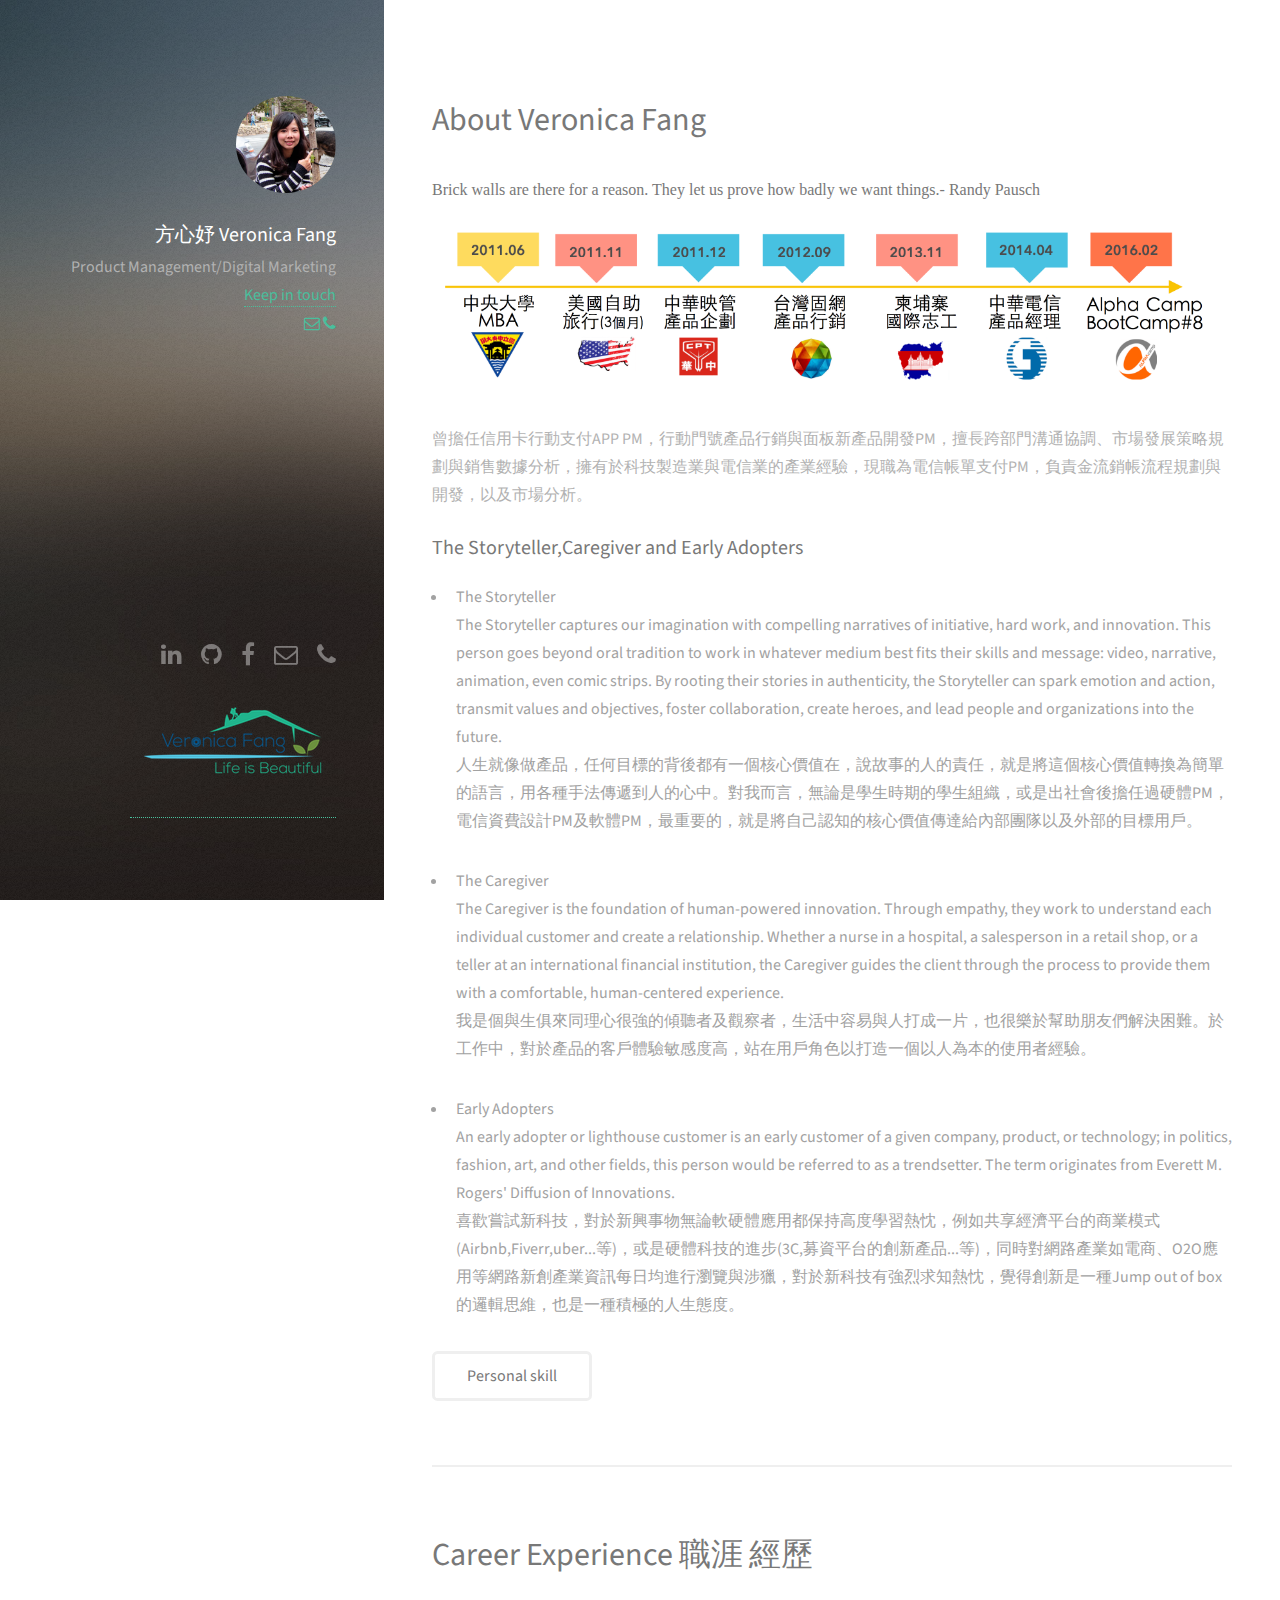
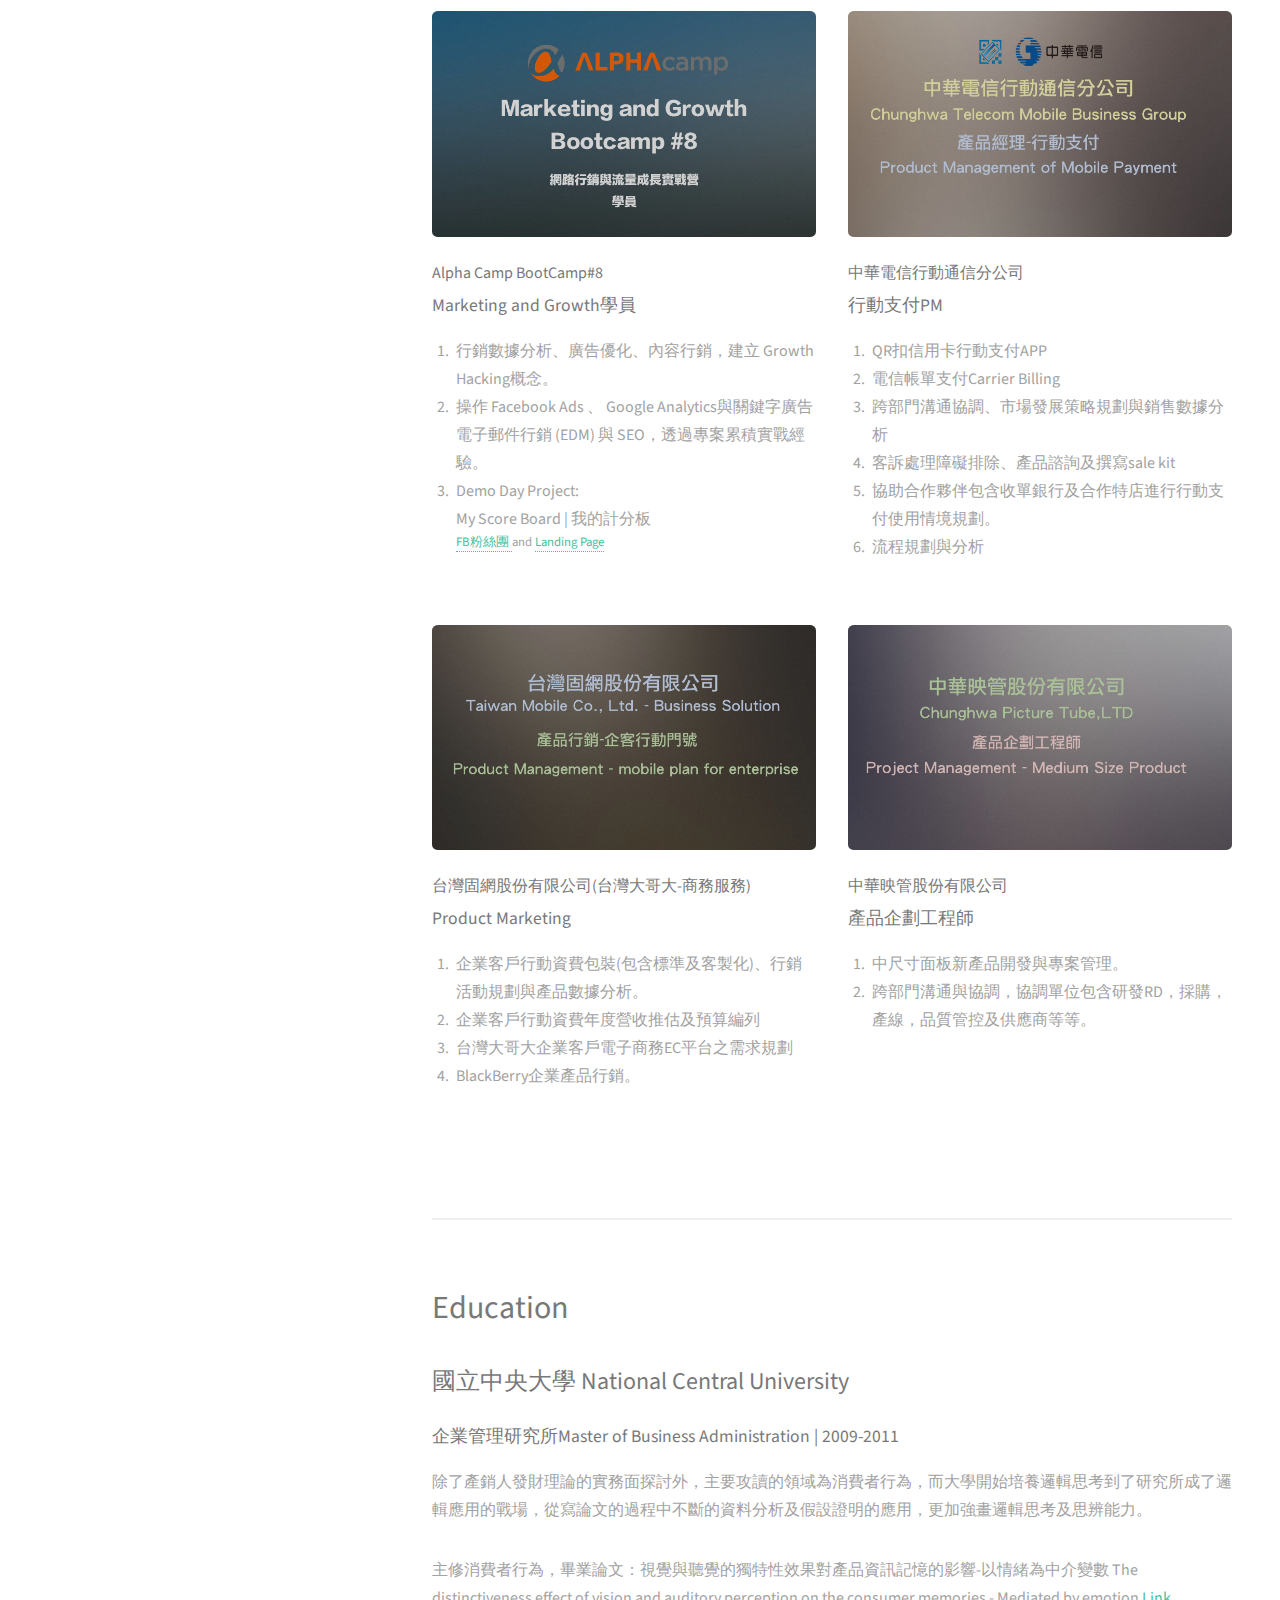
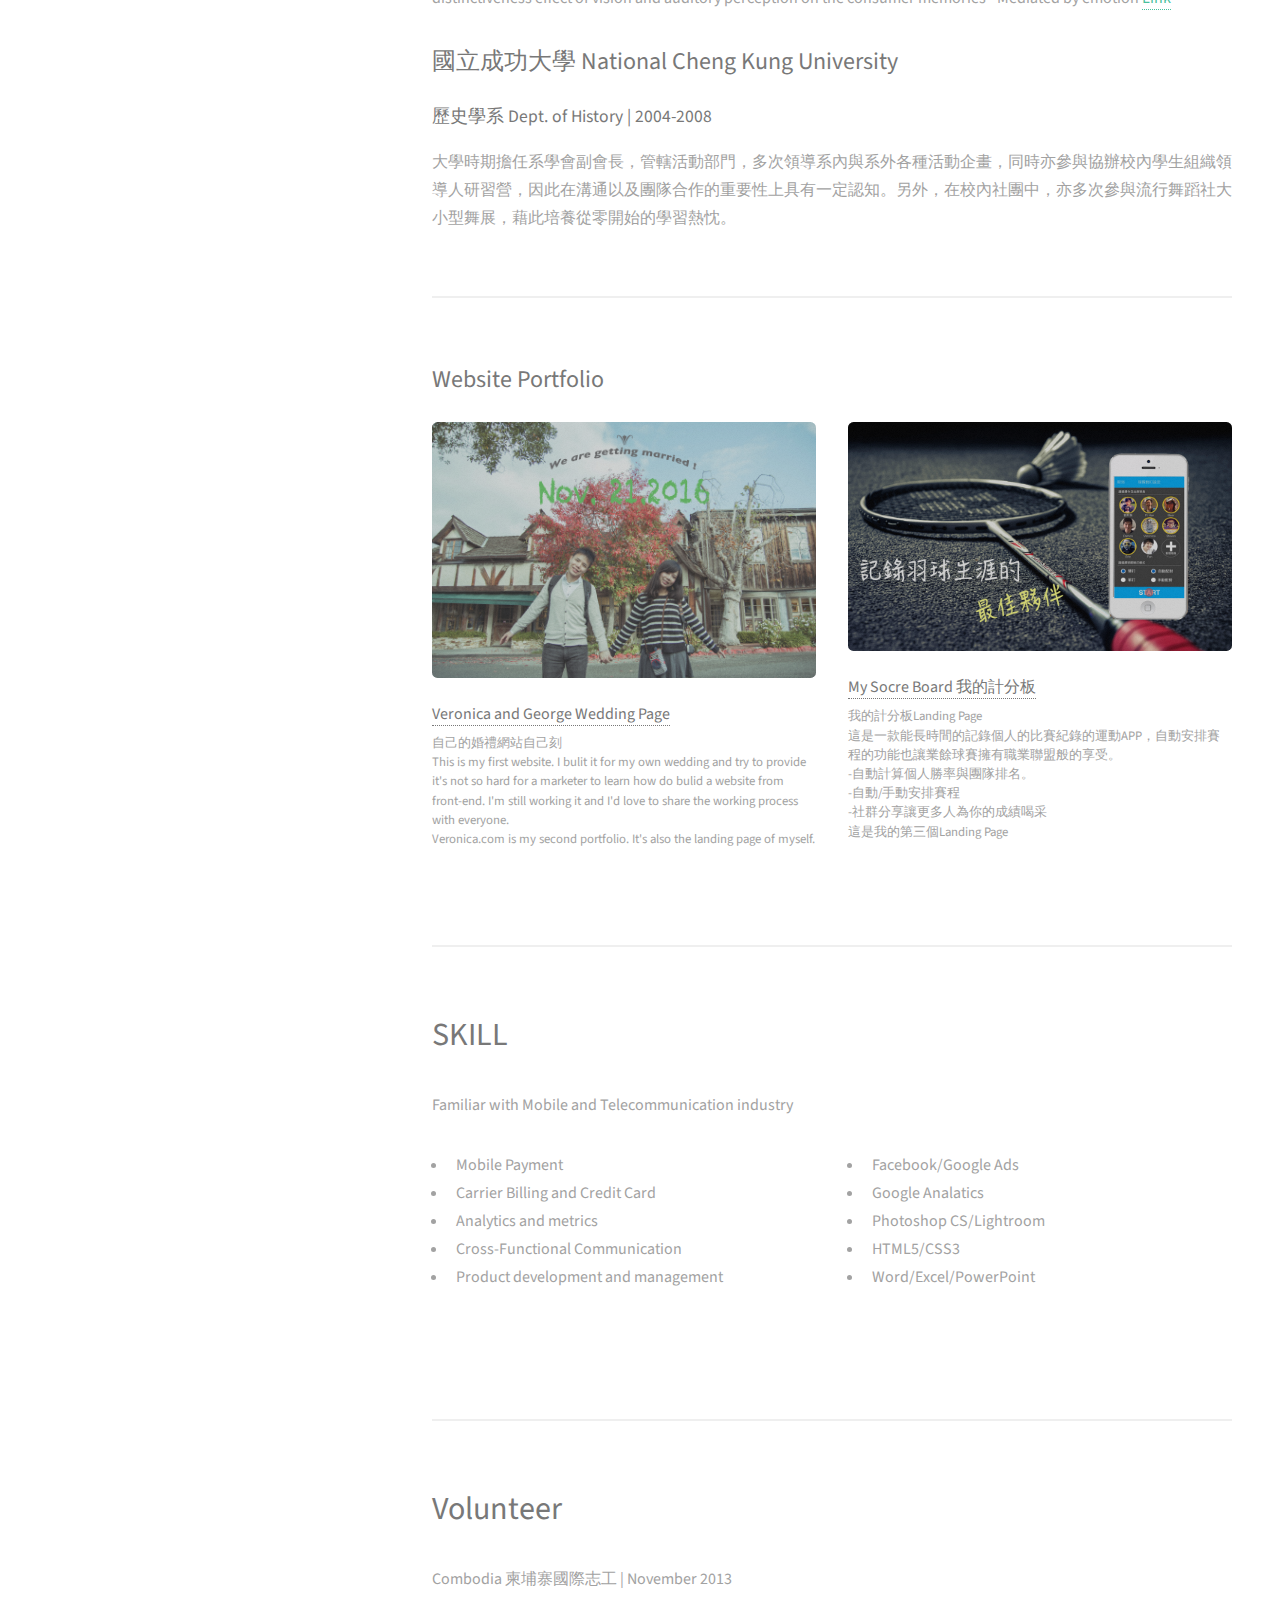
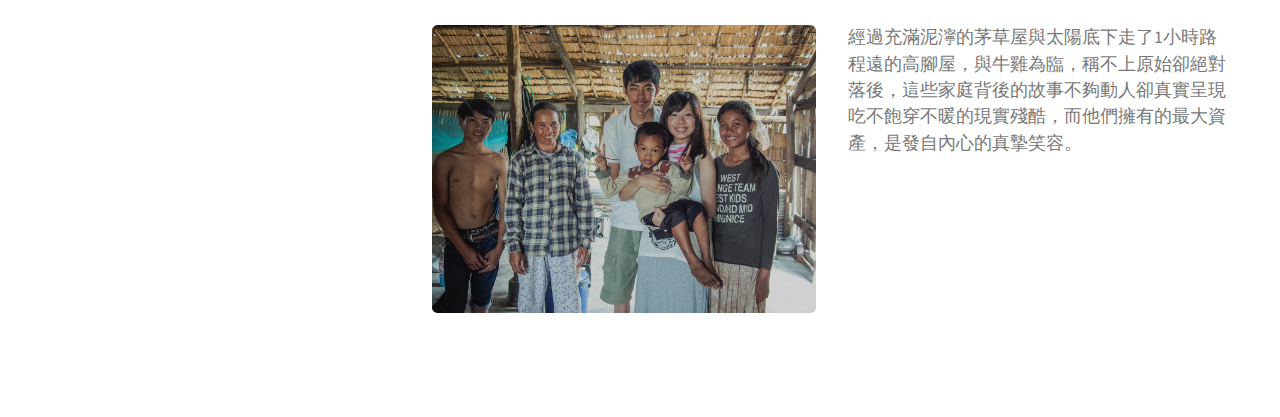
==== commit 016e19ed: "change property omg" ====
--- a/index.html
+++ b/index.html
@@ -17,7 +17,7 @@
     <meta property="og:title" content="Veronica Fang | Interactive Resume" />
     <meta property="og:type" content="Website" />
     <meta property="og:url" content="http://veronicafang.com" />
-    <meta property="og:image" content="http://veronicafang.github.io/Interactive-Resume/images/pic/IMG_2142-1.jpg" />
+    <meta property="og:image" content="https://scontent-tpe1-1.xx.fbcdn.net/t31.0-8/1502784_10151947128758500_1656893835_o.jpg" />
     <meta property="og:description" content="This is the Official Personal Website for Veronica Fang 方心妤">
 
     <meta name="author" content="Veronica">
@@ -120,7 +120,7 @@
             <header class="major">
                 <h1><strong>About Veronica Fang</strong></h1>
                 <p style="font-family:impact"><strong>Brick walls are there for a reason. They let us prove how badly we want things.- Randy Pausch</strong></p>
-                <p><img class="timeline" src="./images/timeline.png" alt="VeronicaFang Timeline"></p>
+                <p><img class="timeline" src="./images/timeline.png" alt="VeronicaFang 方心妤 Timeline"></p>
                 <p>曾擔任信用卡行動支付APP PM，行動門號產品行銷與面板新產品開發PM，擅長跨部門溝通協調、市場發展策略規劃與銷售數據分析，擁有於科技製造業與電信業的產業經驗，現職為電信帳單支付PM，負責金流銷帳流程規劃與開發，以及市場分析。</p>
 
                 <h3>The Storyteller,Caregiver and Early Adopters </h3>
@@ -214,7 +214,7 @@
                     </ol>
 
                 </article>
-
+            </div>
         </section>
 
         <!-- three -->
@@ -223,7 +223,7 @@
             <h1>Education</h1>
             <h2>國立中央大學 National Central University</h2>
             <h4>企業管理研究所Master of Business Administration | 2009-2011 </h4>
-            <P>大學時就讀歷史系開始培養邏輯思考和思辨能力，而後進入中央企研所就讀後，除了產銷人發財理論的實務面探討外，主要攻讀的領域為消費者行為，而大學開始培養邏輯思考到了研究所成了邏輯應用的戰場，從寫論文的過程中不斷的資料分析及假設證明的應用，更加強畫邏輯思考及思辨能力。</P>
+            <P>除了產銷人發財理論的實務面探討外，主要攻讀的領域為消費者行為，而大學開始培養邏輯思考到了研究所成了邏輯應用的戰場，從寫論文的過程中不斷的資料分析及假設證明的應用，更加強畫邏輯思考及思辨能力。</P>
             <p>主修消費者行為，畢業論文：視覺與聽覺的獨特性效果對產品資訊記憶的影響-以情緒為中介變數 The distinctiveness effect of vision and auditory perception on the consumer memories - Mediated by emotion
                 <a href="http://handle.ncl.edu.tw/11296/ndltd/17697633609891772082">Link</a>
             </p>
@@ -255,7 +255,7 @@
                         <br/>-自動計算個人勝率與團隊排名。
                         <br/>-自動/手動安排賽程
                         <br/>-社群分享讓更多人為你的成績喝采
-                        <br/>這是我自己做出的第三個Landing Page </p>
+                        <br/>這是我的第三個Landing Page </p>
                 </article>
             </div>
         </section>
@@ -291,7 +291,7 @@
             <p>Combodia 柬埔寨國際志工 | November 2013</p>
             <div class="row">
                 <article class="6u 12u$(xsmall) work-item">
-                    <a href="./images/A280112.jpg" class="image fit thumb"><img src="./images/thumbs/A280112.jpg" alt="Veronica Fang Volunteer" /></a>
+                    <a href="./images/A280112.jpg" class="image fit thumb"><img src="./images/thumbs/A280112.jpg" alt="Veronica Fang 方心妤 Volunteer" /></a>
                 </article>
                 <article class="6u 12u$(xsmall) work-item">
 
@@ -301,37 +301,37 @@
                 </article>
             </div>
         </section>
-
-        <!-- Footer -->
-        <footer id="footer">
-            <div>
-                <section>
-
-                    <ul class="icons">
-                        <li><a href="https://tw.linkedin.com/in/veronica-fang-47976a6a" class="icon fa-linkedin"><span class="label">Linkedin</span></a></li>
-                        <li><a href="https://github.com/VeronicaFang/" class="icon fa-github"><span class="label">Github</span></a></li>
-                        <li><a href="https://www.facebook.com/veronica.fang" class="icon fa-facebook"><span class="label">Dribbble</span></a></li>
-                        <li>
-                            <a href="mailto:heartfish0309@gmail.com" class="icon fa-envelope-o"><span class="label">Email</span></a>
-                        </li>
-                        <li> <a href="tel:0905004680" class="icon fa-phone"><span class="phone"></span></a></li>
-                    </ul>
-                    <a href="#top"><img src="./images/Veronica_Fang_Logo.png" alt="Veronica">
-
-                    </a>
-                </section>
-
-            </div>
-        </footer>
-
-
-        <!-- Scripts -->
-        <script src="assets/js/jquery.min.js"></script>
-        <script src="assets/js/jquery.poptrox.min.js"></script>
-        <script src="assets/js/skel.min.js"></script>
-        <script src="assets/js/util.js"></script>
-        <!--[if lte IE 8]><script src="assets/js/ie/respond.min.js"></script><![endif]-->
-        <script src="assets/js/main.js"></script>
+    </div>
+    <!-- Footer -->
+    <footer id="footer">
+        <div>
+            <section>
+
+                <ul class="icons">
+                    <li><a href="https://tw.linkedin.com/in/veronica-fang-47976a6a" class="icon fa-linkedin"><span class="label">Linkedin</span></a></li>
+                    <li><a href="https://github.com/VeronicaFang/" class="icon fa-github"><span class="label">Github</span></a></li>
+                    <li><a href="https://www.facebook.com/veronica.fang" class="icon fa-facebook"><span class="label">Dribbble</span></a></li>
+                    <li>
+                        <a href="mailto:heartfish0309@gmail.com" class="icon fa-envelope-o"><span class="label">Email</span></a>
+                    </li>
+                    <li> <a href="tel:0905004680" class="icon fa-phone"><span class="phone"></span></a></li>
+                </ul>
+                <a href="#top"><img src="./images/Veronica_Fang_Logo.png" alt="Veronica">
+
+                </a>
+            </section>
+
+        </div>
+    </footer>
+
+
+    <!-- Scripts -->
+    <script src="assets/js/jquery.min.js"></script>
+    <script src="assets/js/jquery.poptrox.min.js"></script>
+    <script src="assets/js/skel.min.js"></script>
+    <script src="assets/js/util.js"></script>
+    <!--[if lte IE 8]><script src="assets/js/ie/respond.min.js"></script><![endif]-->
+    <script src="assets/js/main.js"></script>
 
 
 </body>
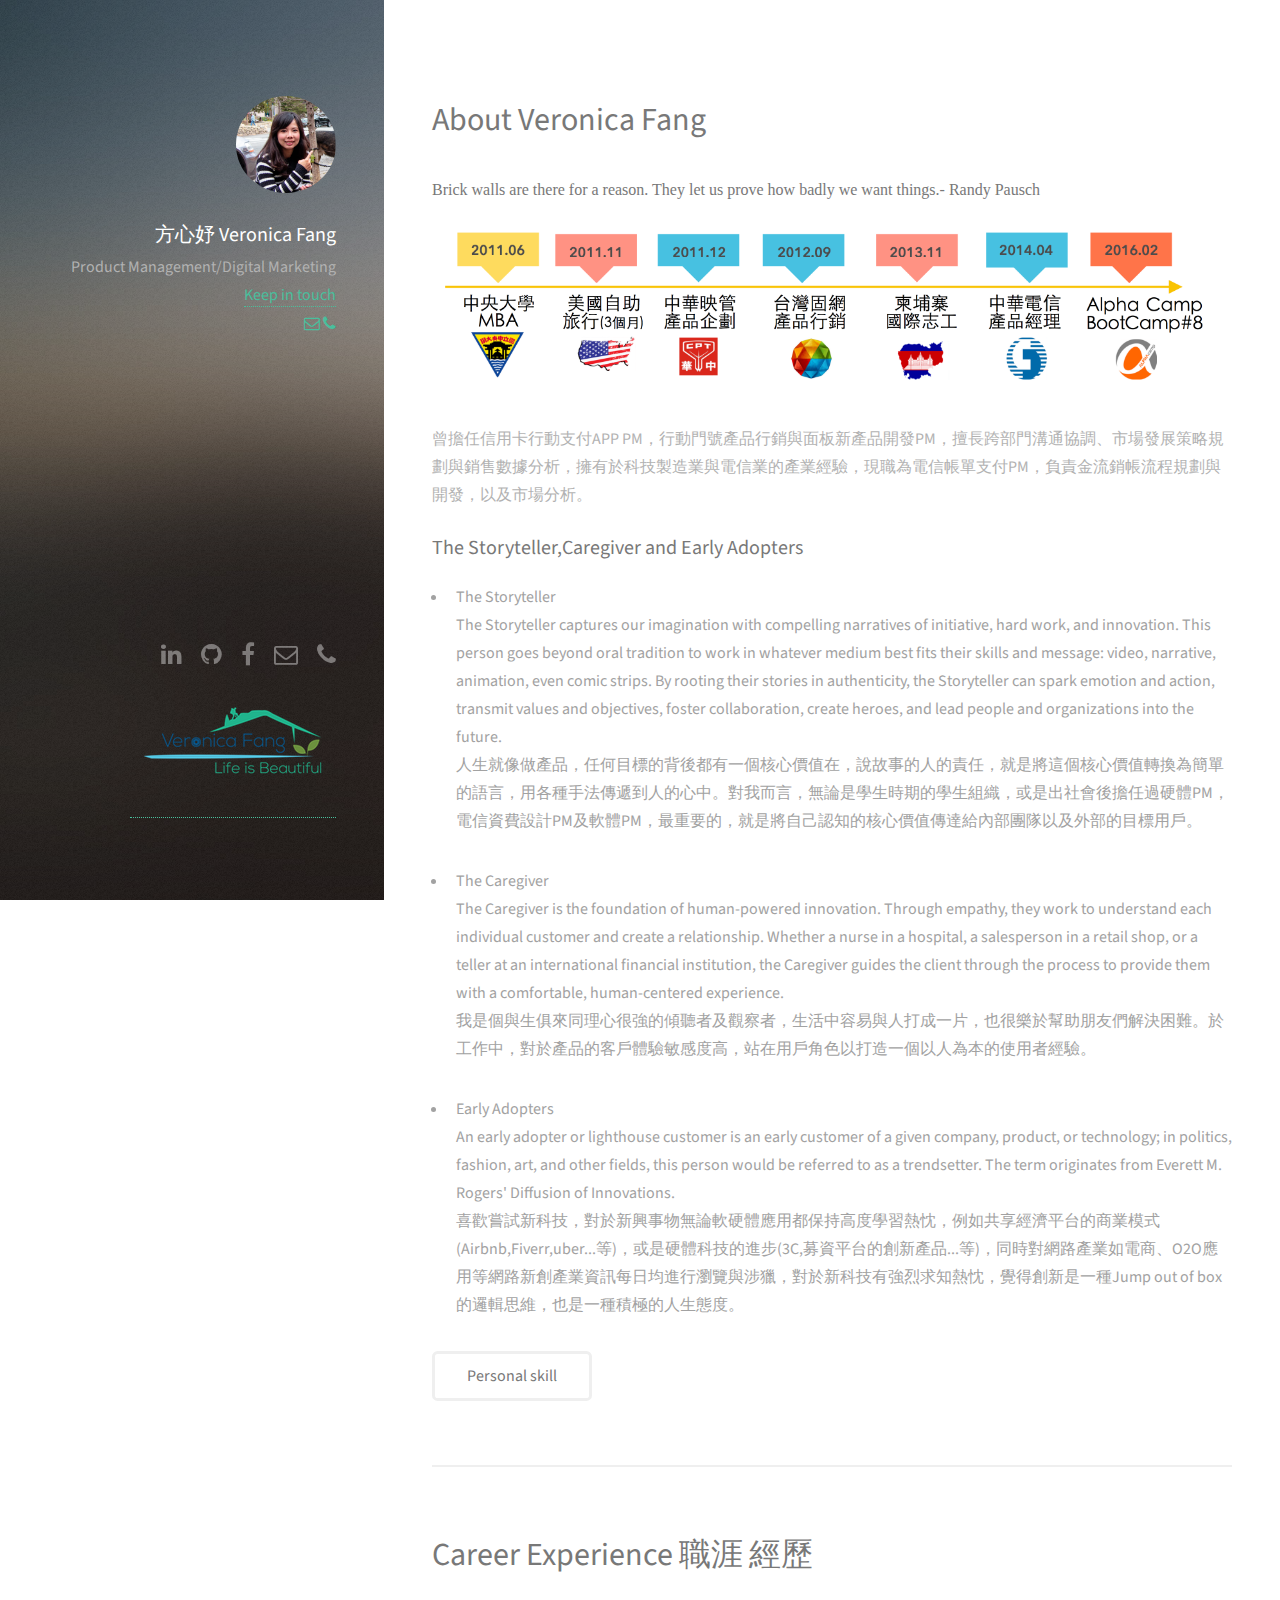
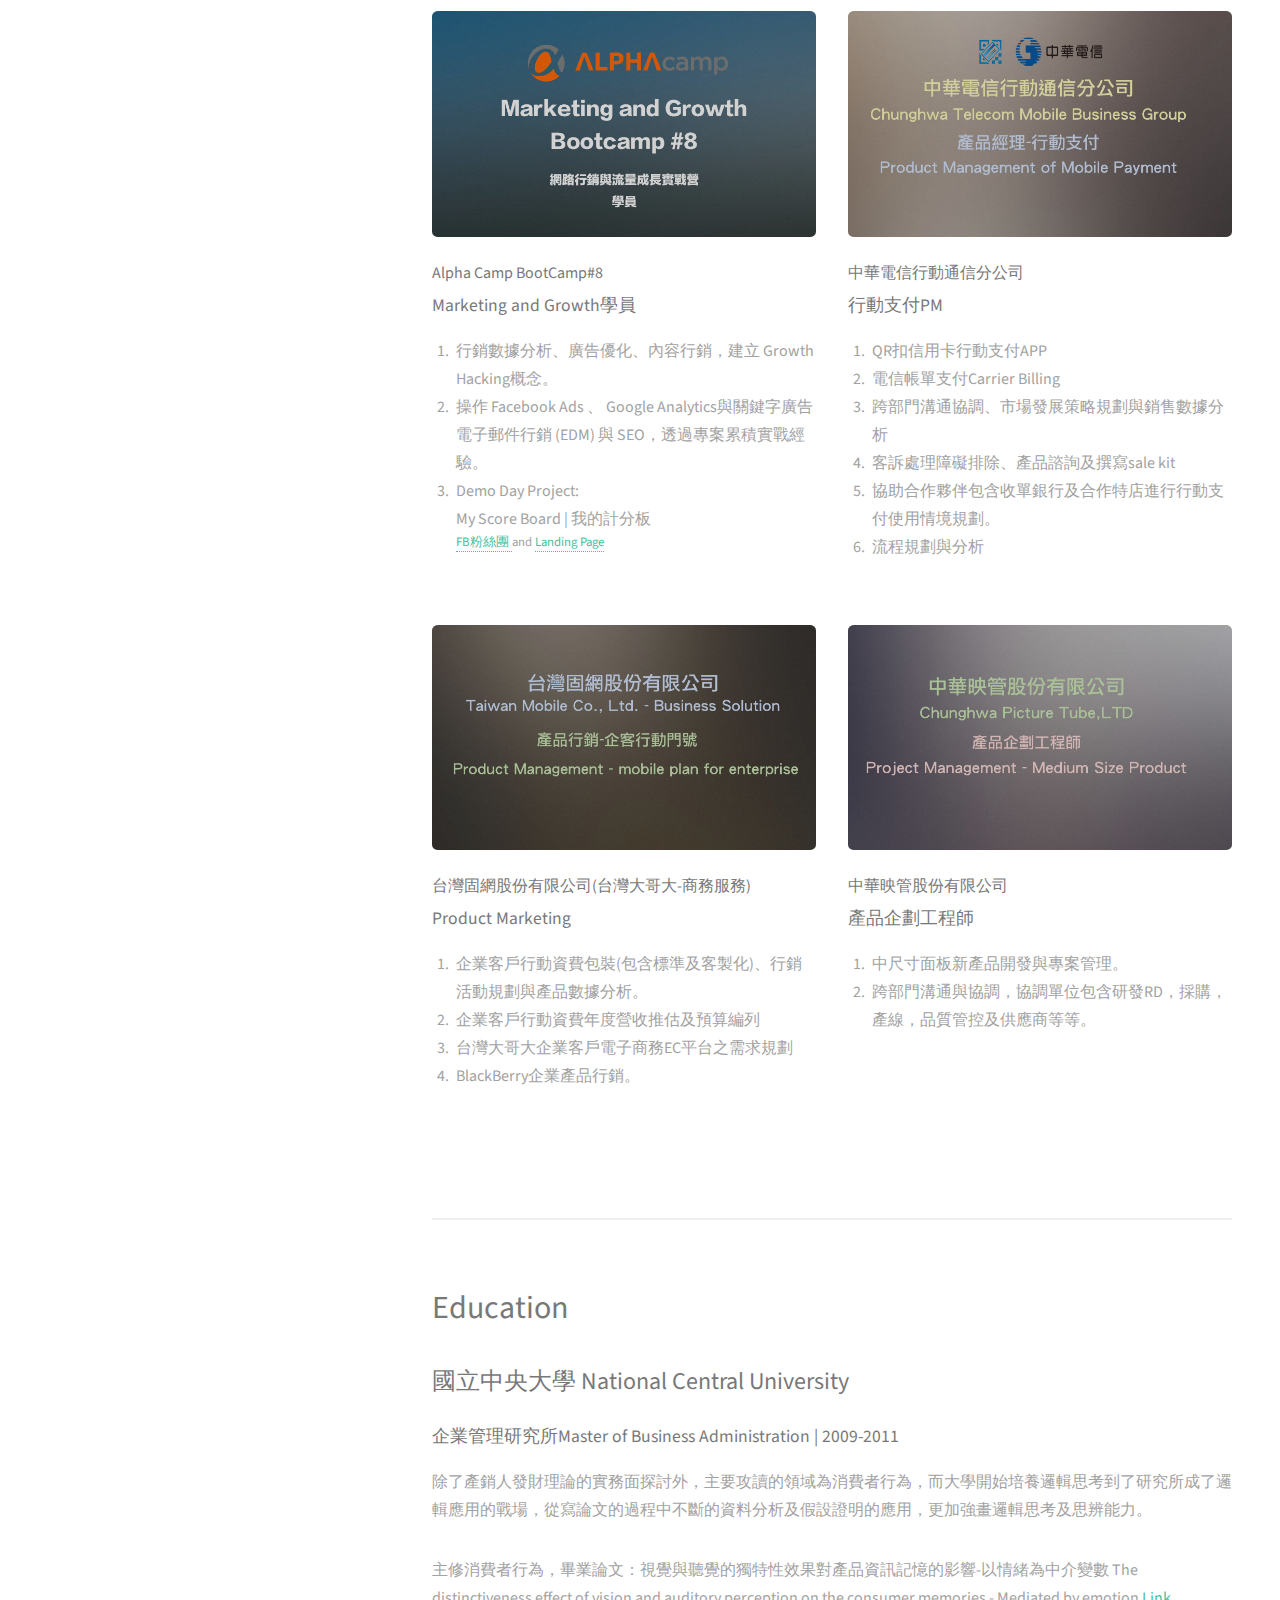
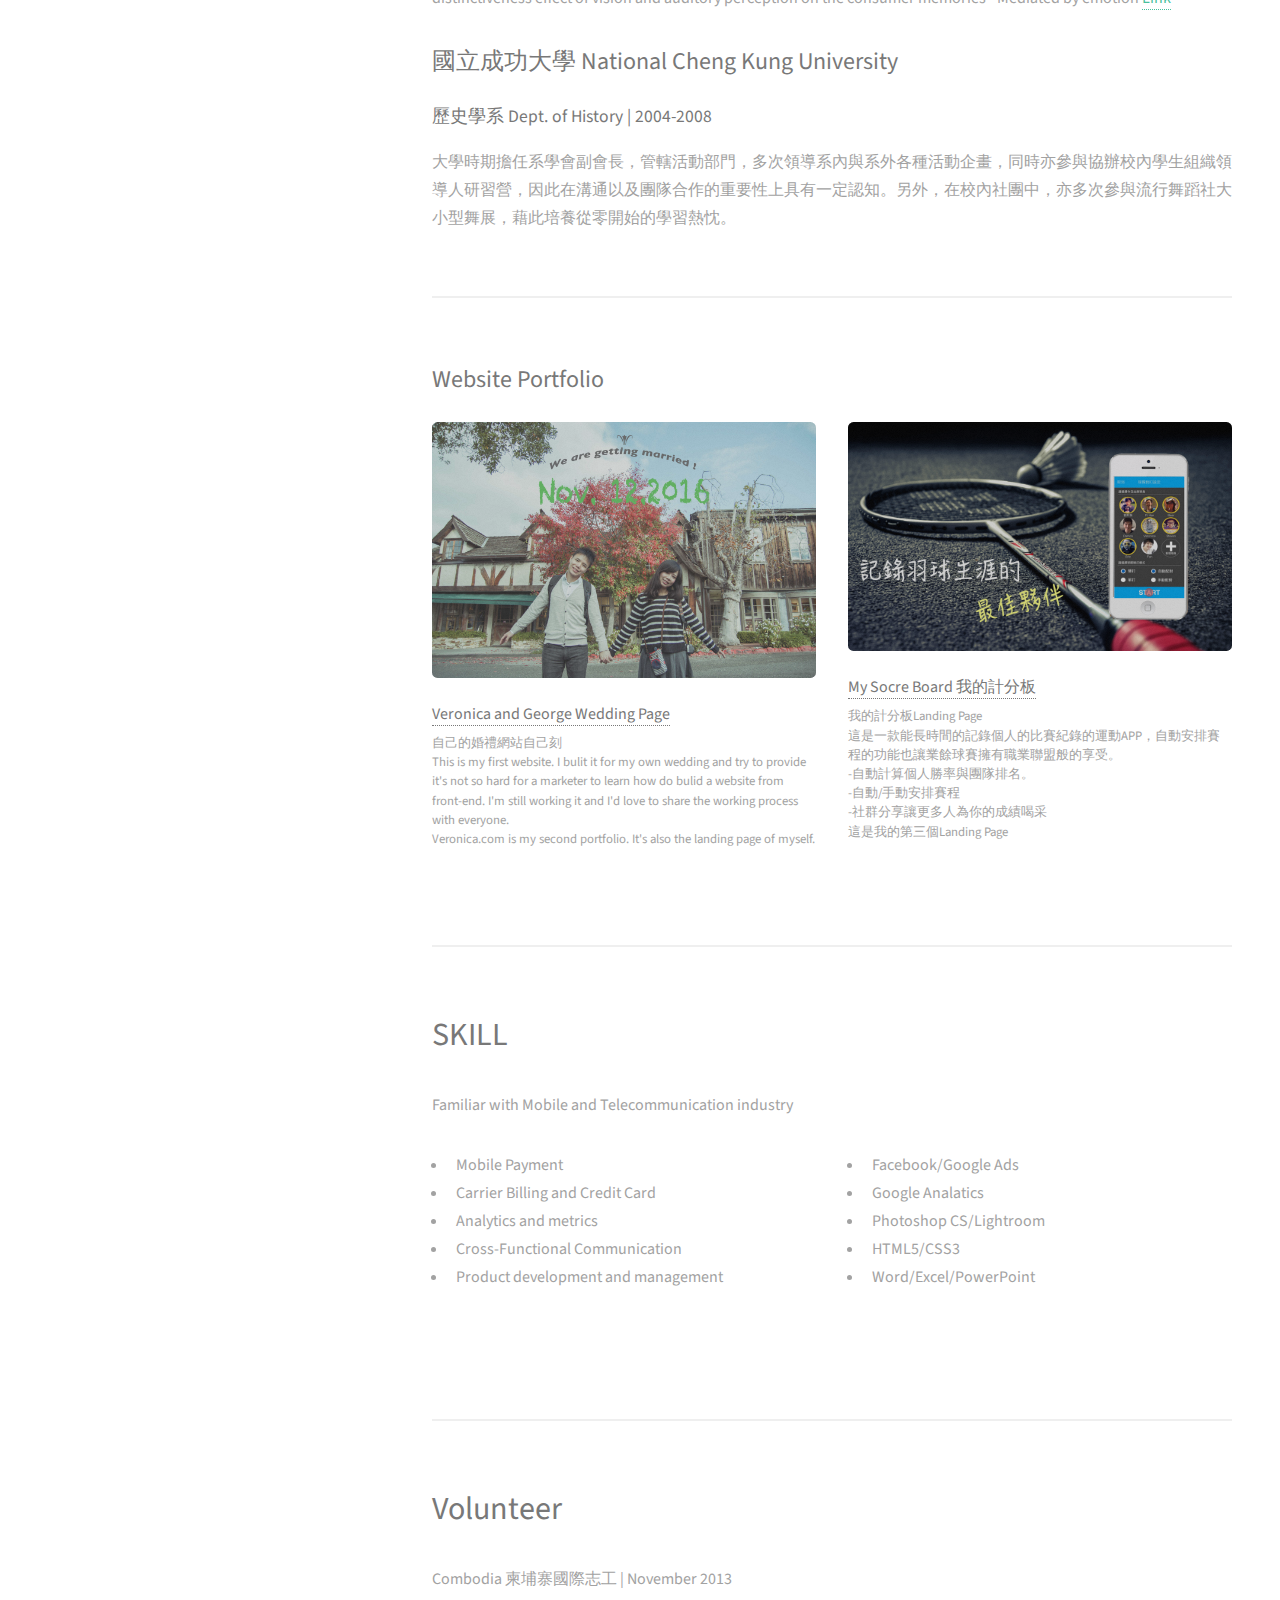
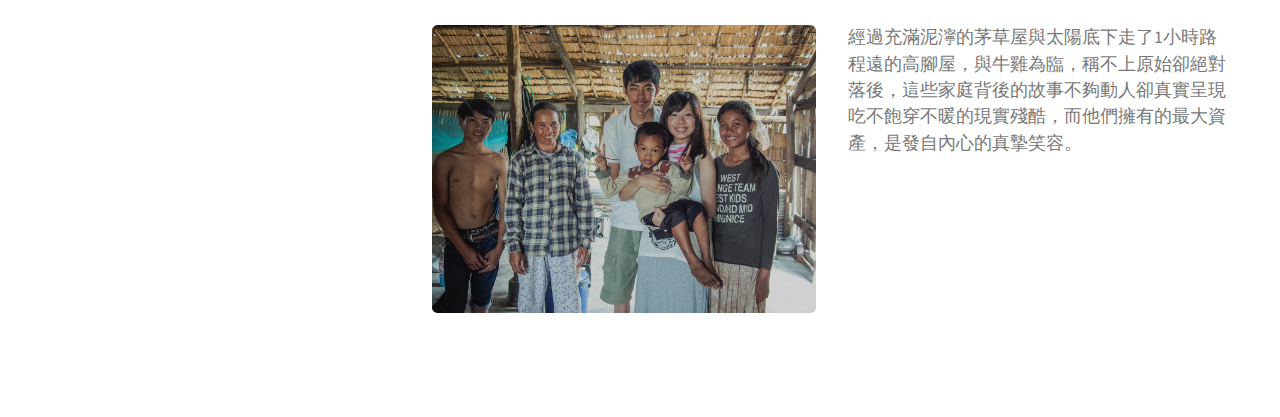
==== commit 602eab74: "縮小縮圖" ====
--- a/index.html
+++ b/index.html
@@ -17,7 +17,7 @@
     <meta property="og:title" content="Veronica Fang | Interactive Resume" />
     <meta property="og:type" content="Website" />
     <meta property="og:url" content="http://veronicafang.com" />
-    <meta property="og:image" content="https://scontent-tpe1-1.xx.fbcdn.net/t31.0-8/1502784_10151947128758500_1656893835_o.jpg" />
+    <meta property="og:image" content="http://veronicafang.github.io/Interactive-Resume/images/pic/IMG_2142-1.jpg" />
     <meta property="og:description" content="This is the Official Personal Website for Veronica Fang 方心妤">
 
     <meta name="author" content="Veronica">
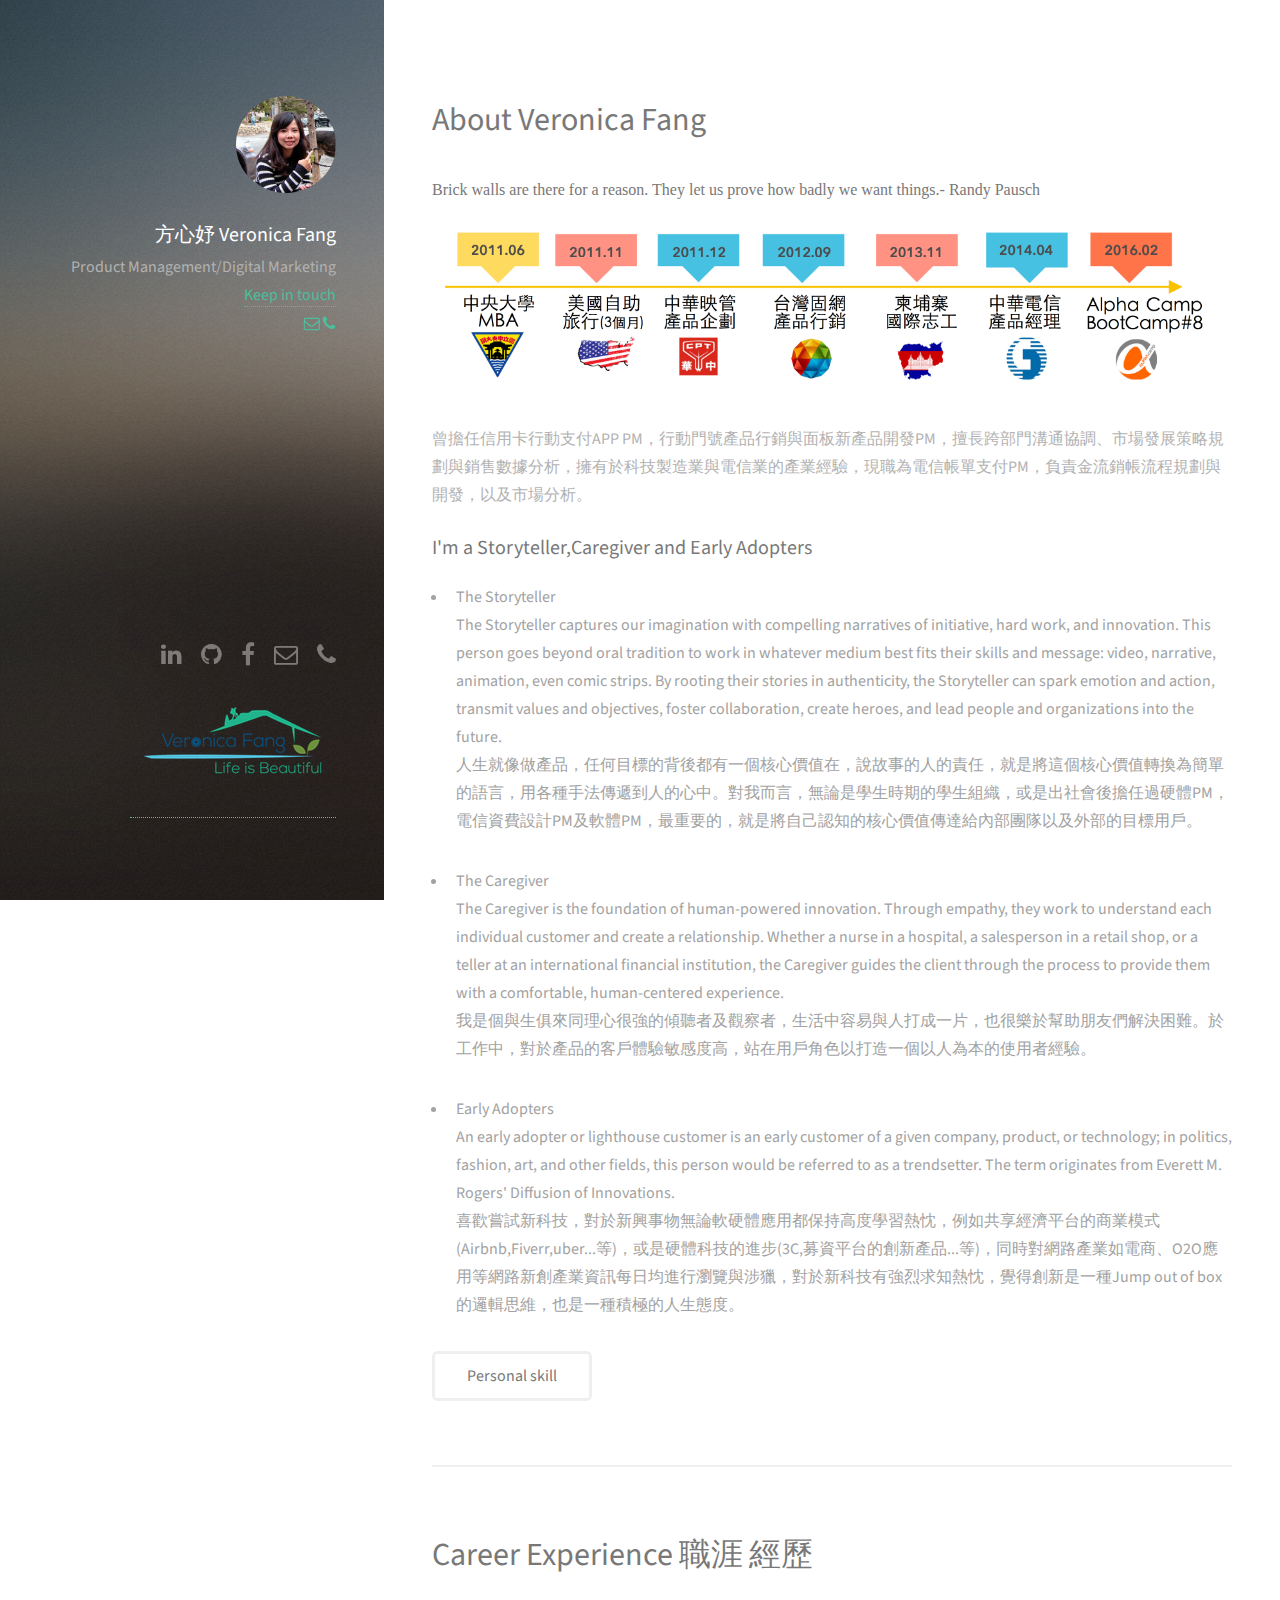
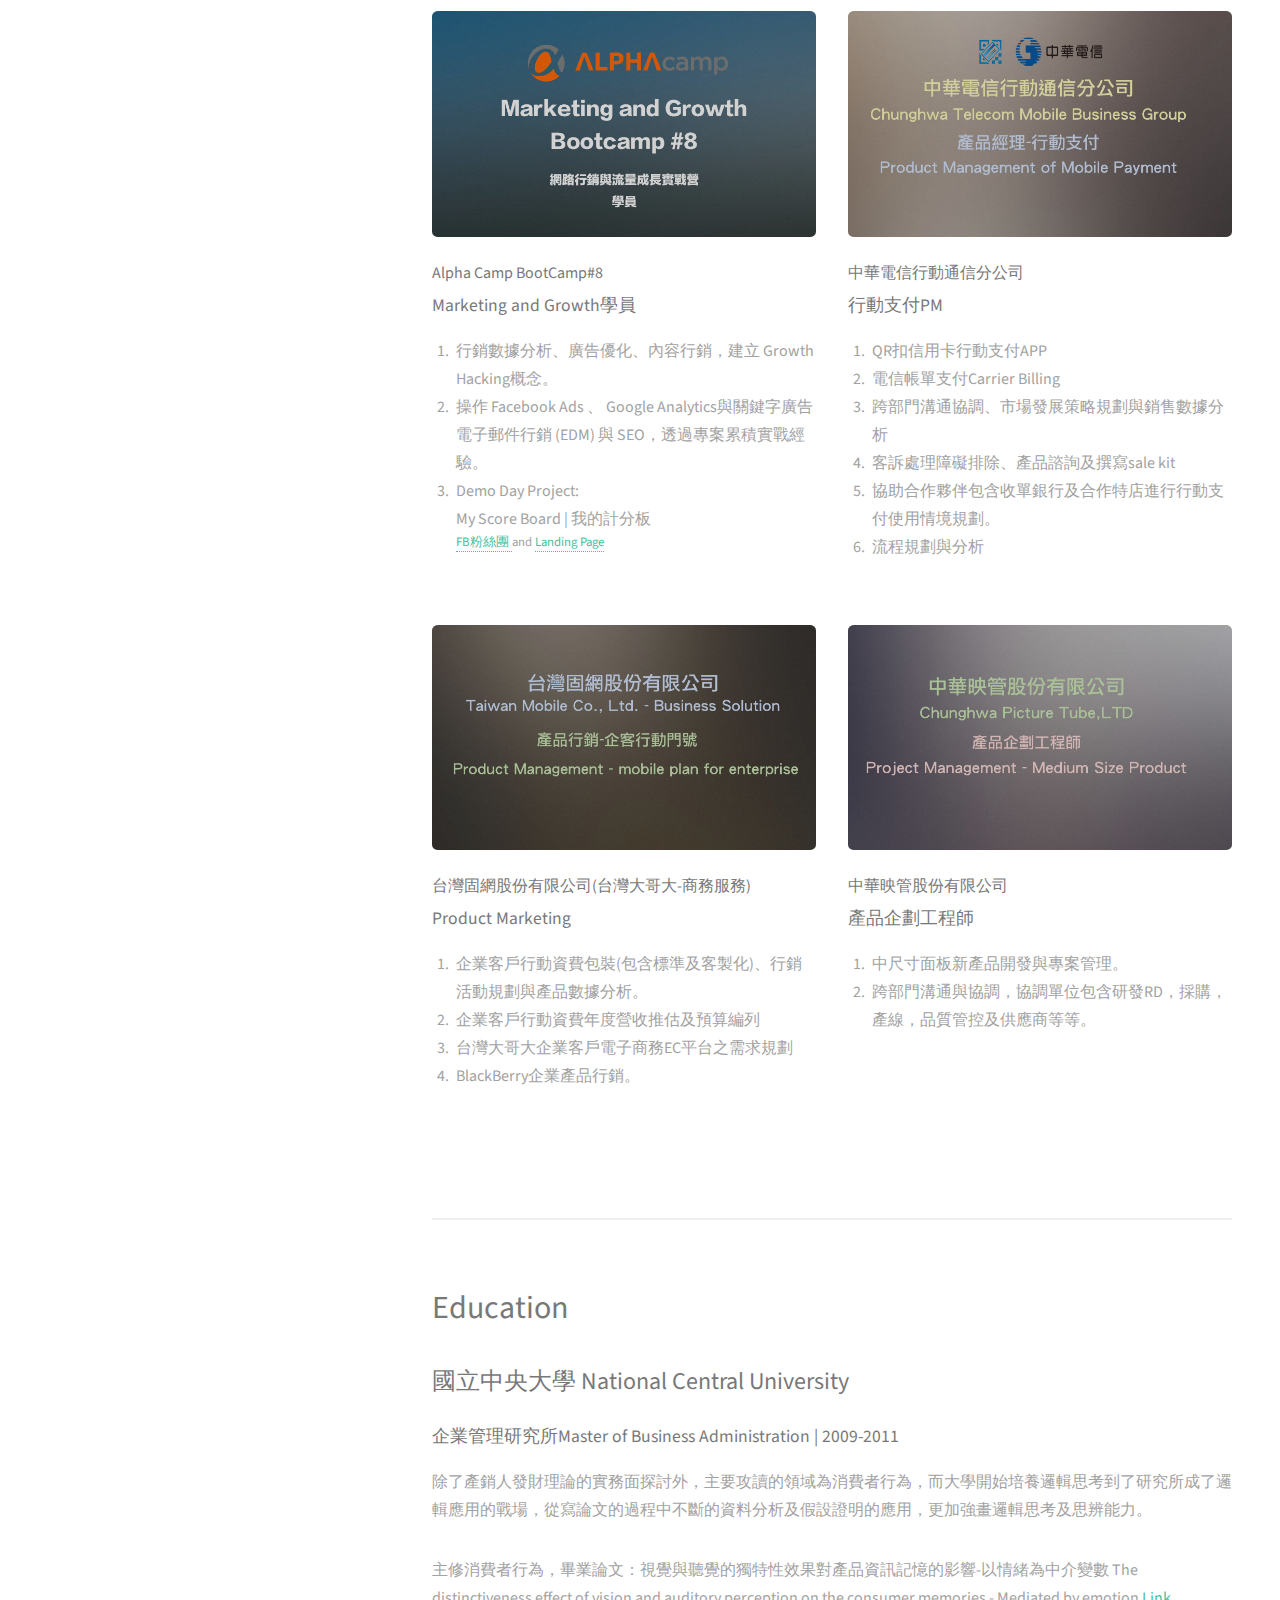
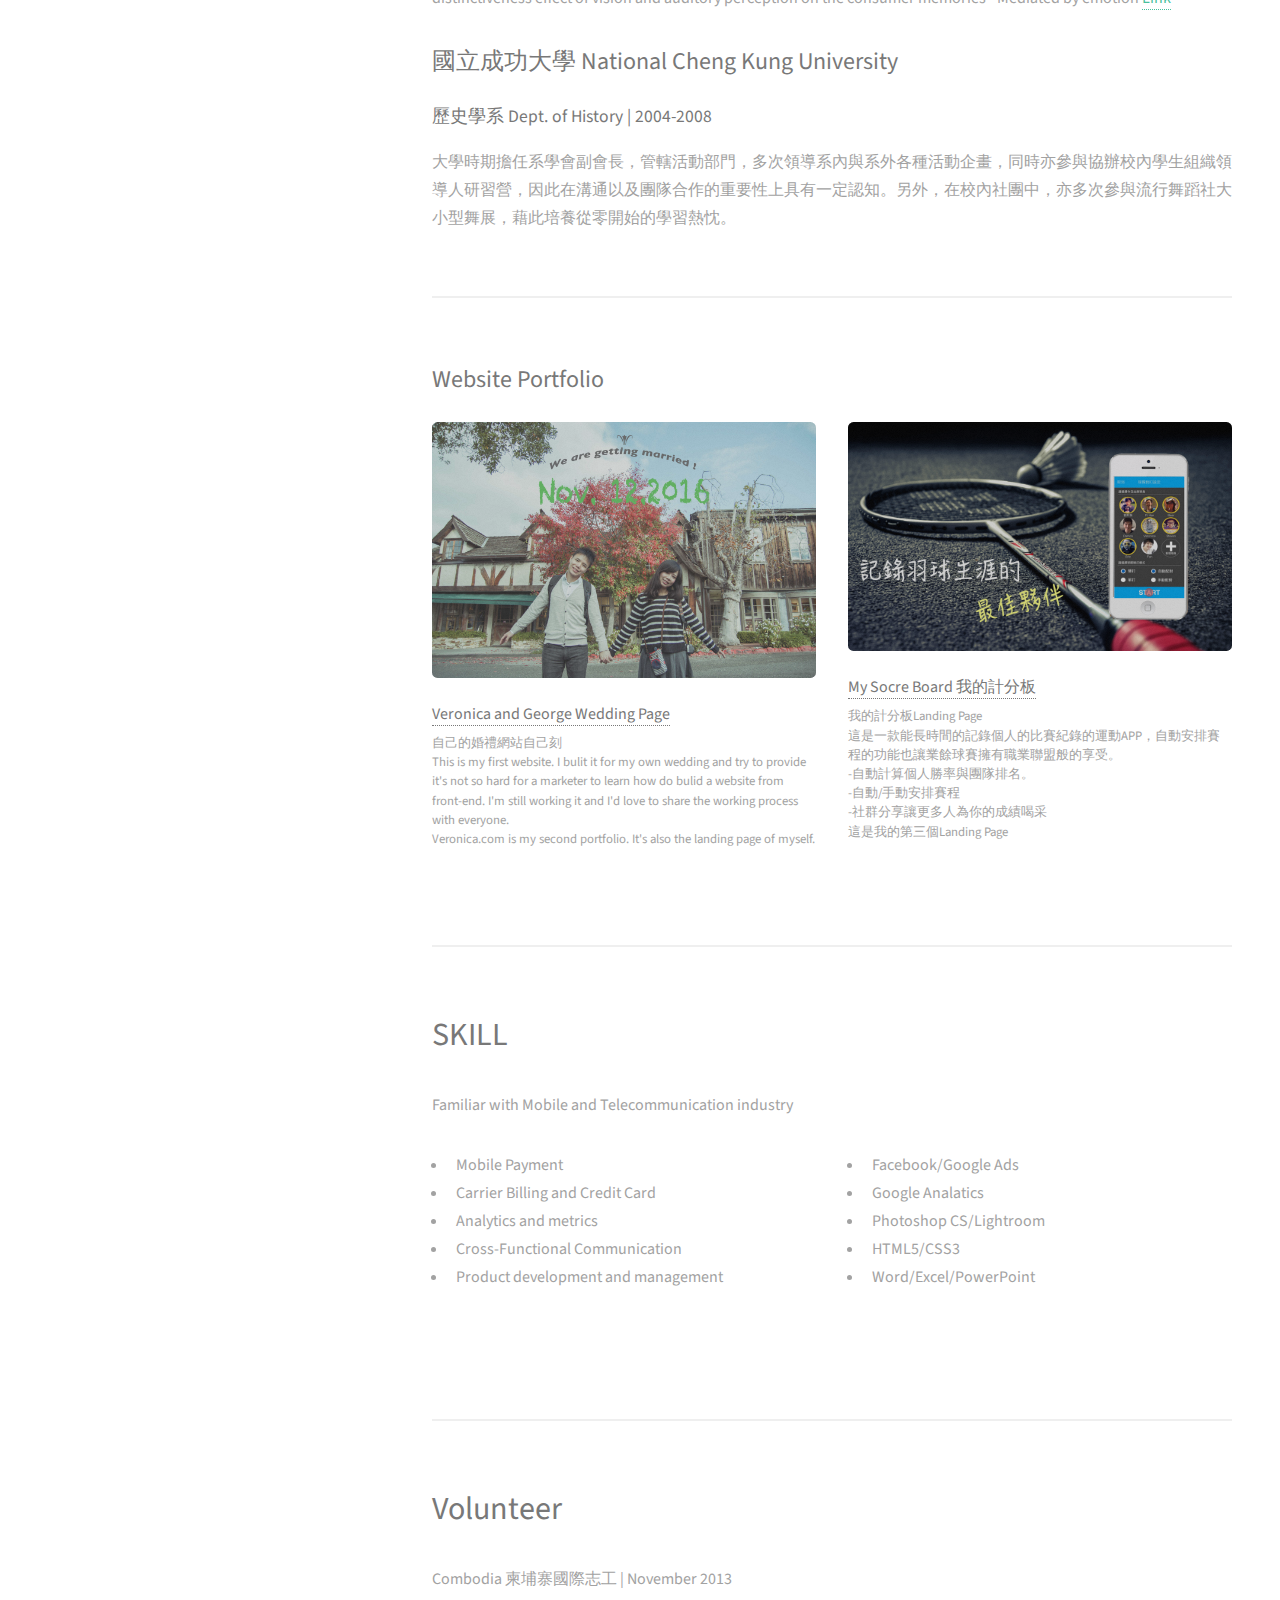
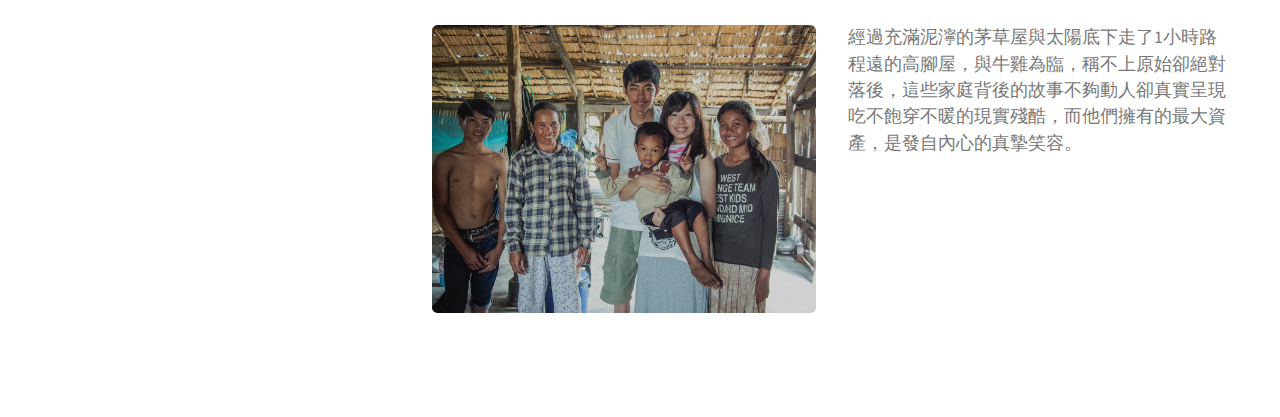
==== commit 09afd5f0: "I'm a" ====
--- a/index.html
+++ b/index.html
@@ -123,7 +123,7 @@
                 <p><img class="timeline" src="./images/timeline.png" alt="VeronicaFang 方心妤 Timeline"></p>
                 <p>曾擔任信用卡行動支付APP PM，行動門號產品行銷與面板新產品開發PM，擅長跨部門溝通協調、市場發展策略規劃與銷售數據分析，擁有於科技製造業與電信業的產業經驗，現職為電信帳單支付PM，負責金流銷帳流程規劃與開發，以及市場分析。</p>
 
-                <h3>The Storyteller,Caregiver and Early Adopters </h3>
+                <h3>I'm a Storyteller,Caregiver and Early Adopters </h3>
 
             </header>
             <ul>
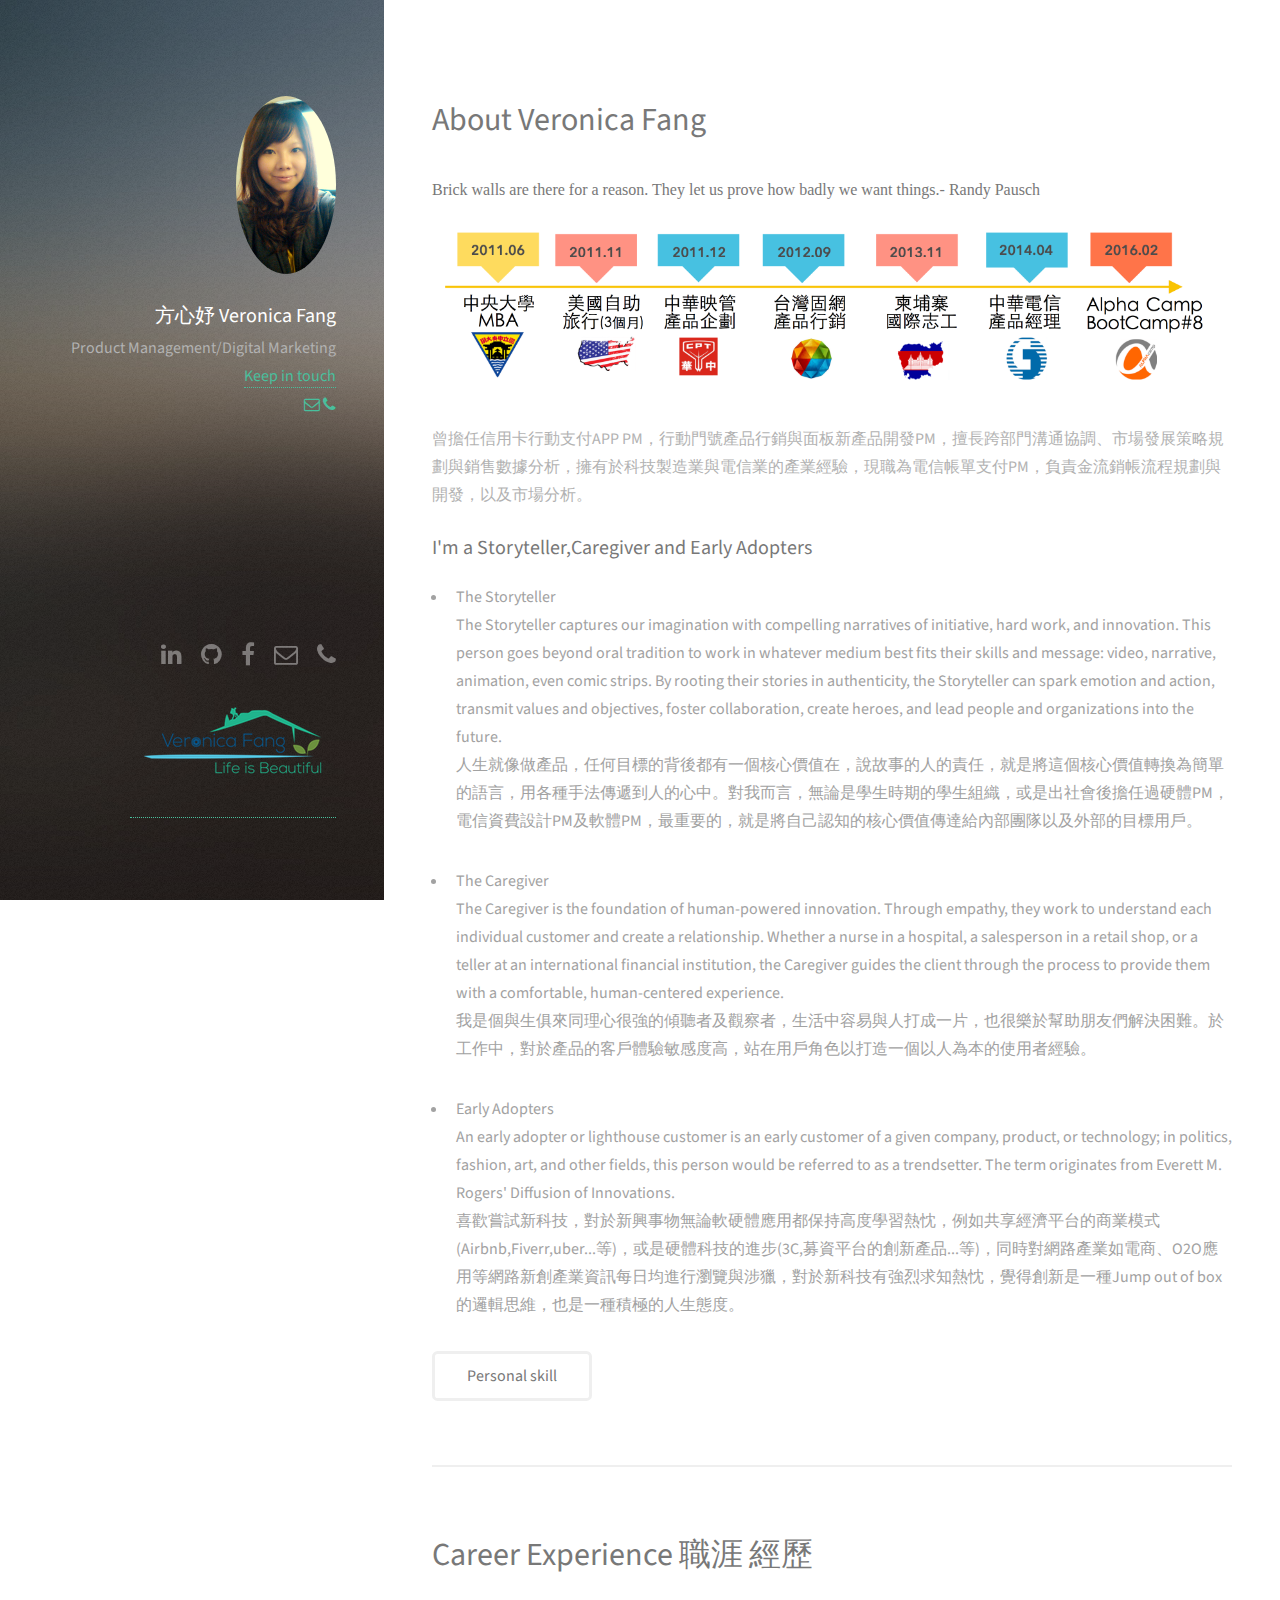
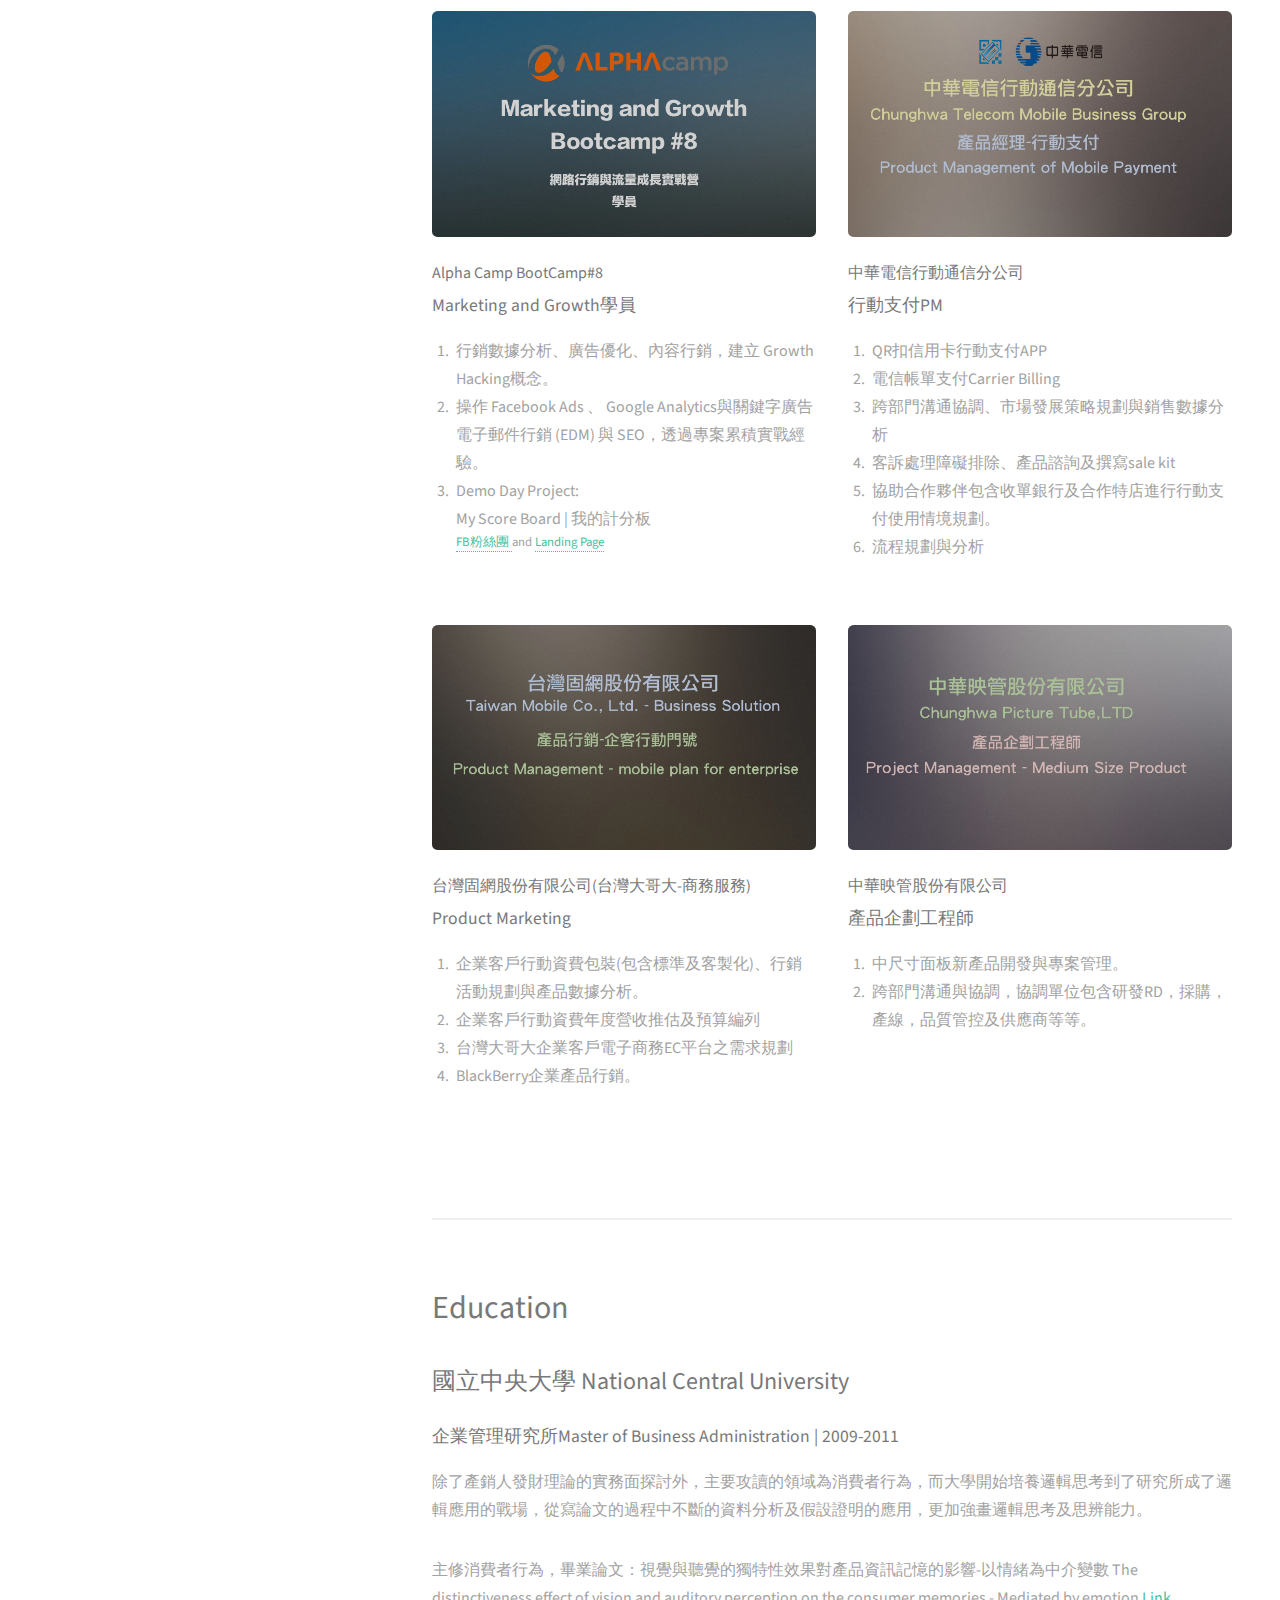
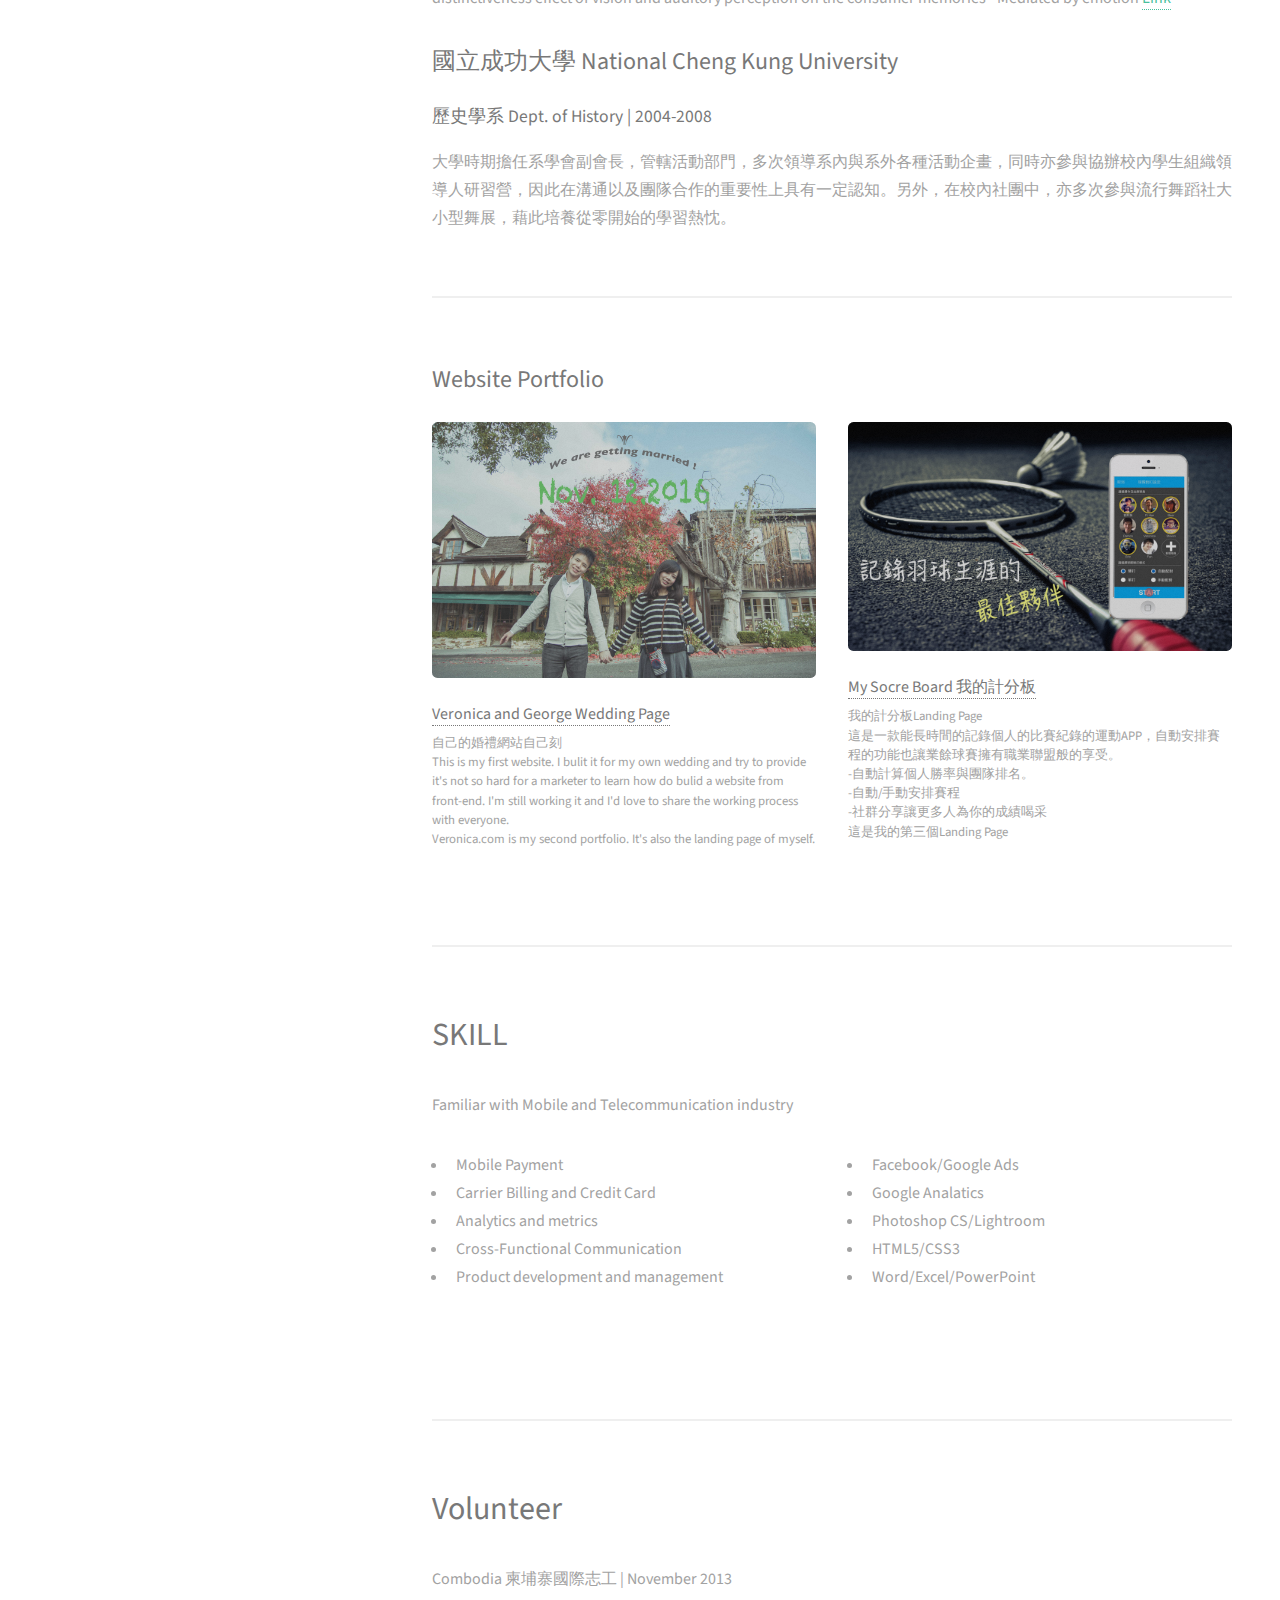
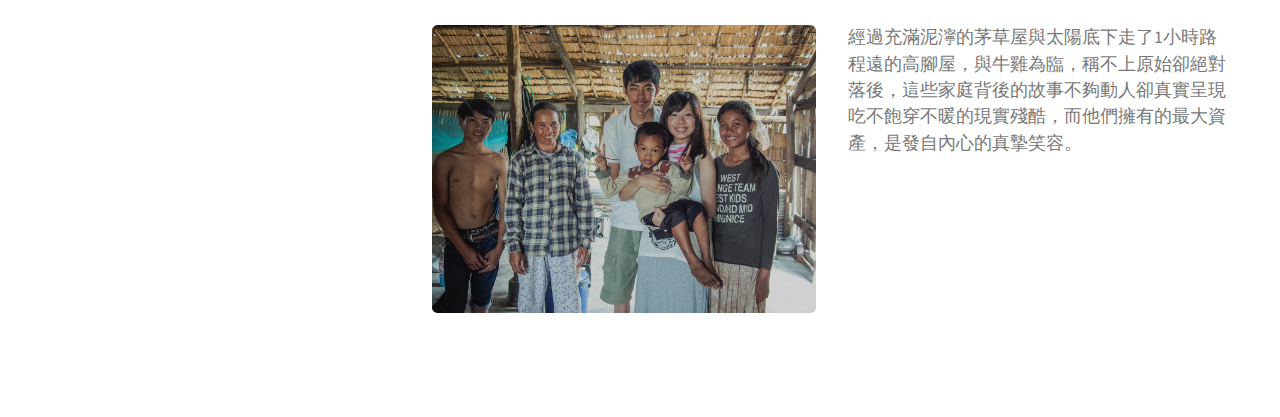
==== commit fc876c6c: "add 大頭照" ====
--- a/index.html
+++ b/index.html
@@ -27,7 +27,7 @@
     <meta name="keywords" content="方心妤,Veronica Fang">
 
     <meta itemprop="name" content="Veronica Fang | Interactive Resume">
-    <meta itemprop="image" content="http://veronicafang.github.io/Interactive-Resume/images/pic/IMG_2142-1.jpg">
+    <meta itemprop="image" content="http://veronicafang.github.io/Interactive-Resume/images/pic/IMG_2142-2.jpg">
     <meta itemprop="description" content="This is the Official Personal Website for Veronica Fang">
 
 
@@ -98,7 +98,7 @@
 
     <!-- Header -->
     <header id="header">
-        <a href="./images/Veronica.png" class="image avatar"><img src="images/Veronica.png" alt="Veronica" /></a>
+        <a href="./images/Veronica.png" class="image avatar"><img src="images/Veronicafang.jpg" alt="方心妤 VeronicaFang " /></a>
         <h1><strong>方心妤 </strong><br/><strong>Veronica Fang</strong> 
       </h1>
         <p>
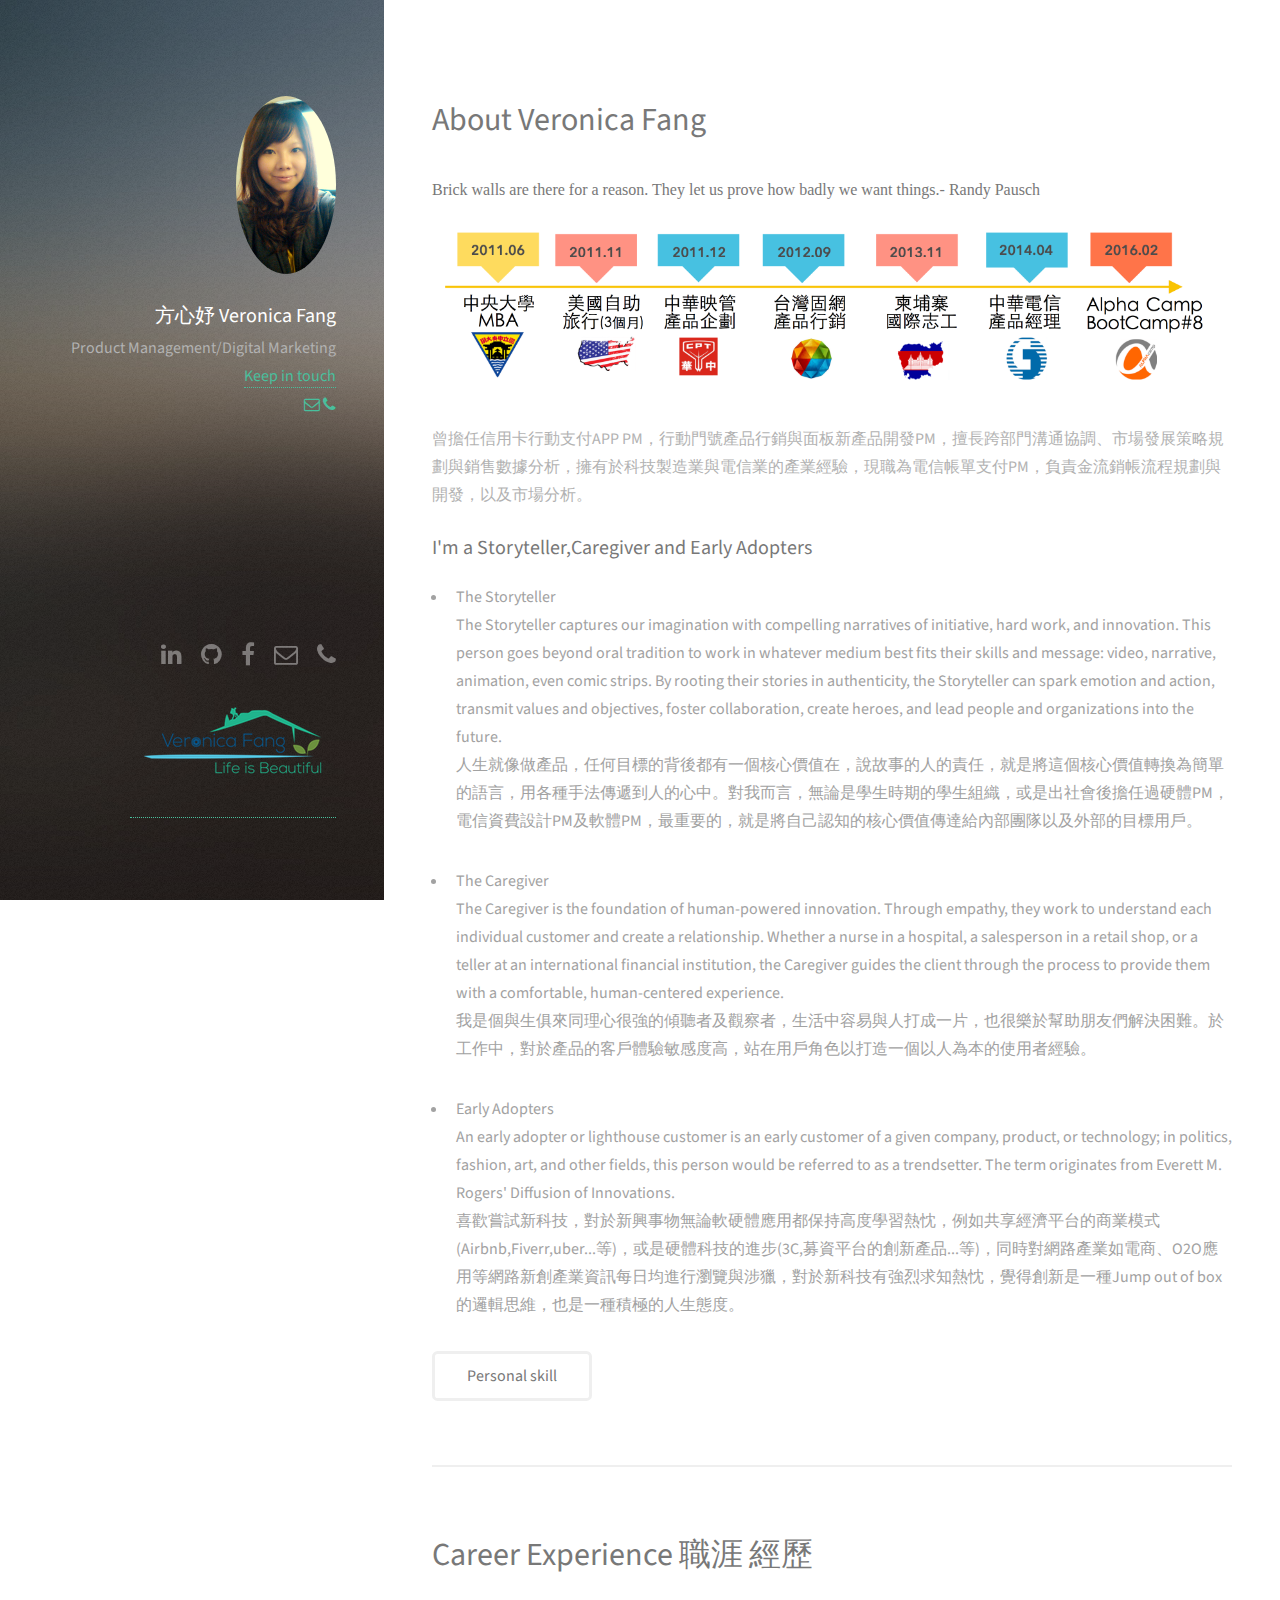
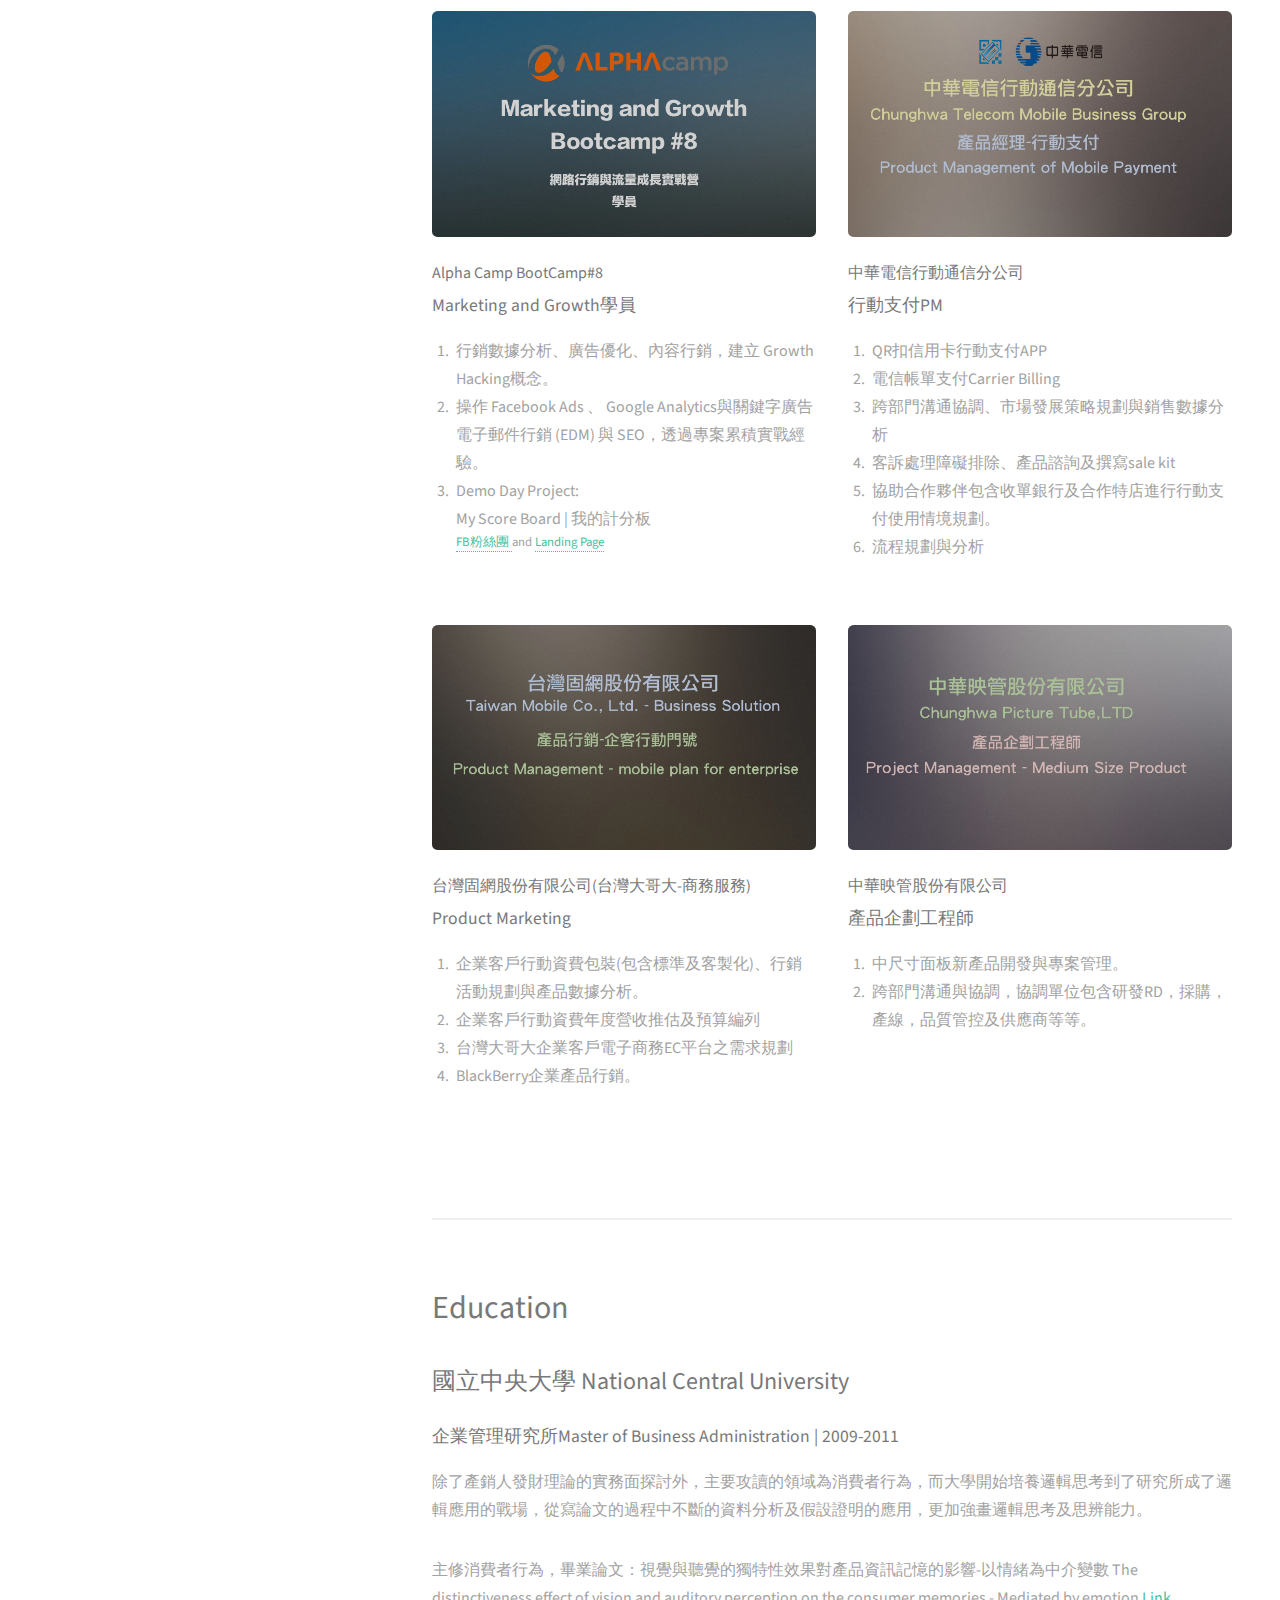
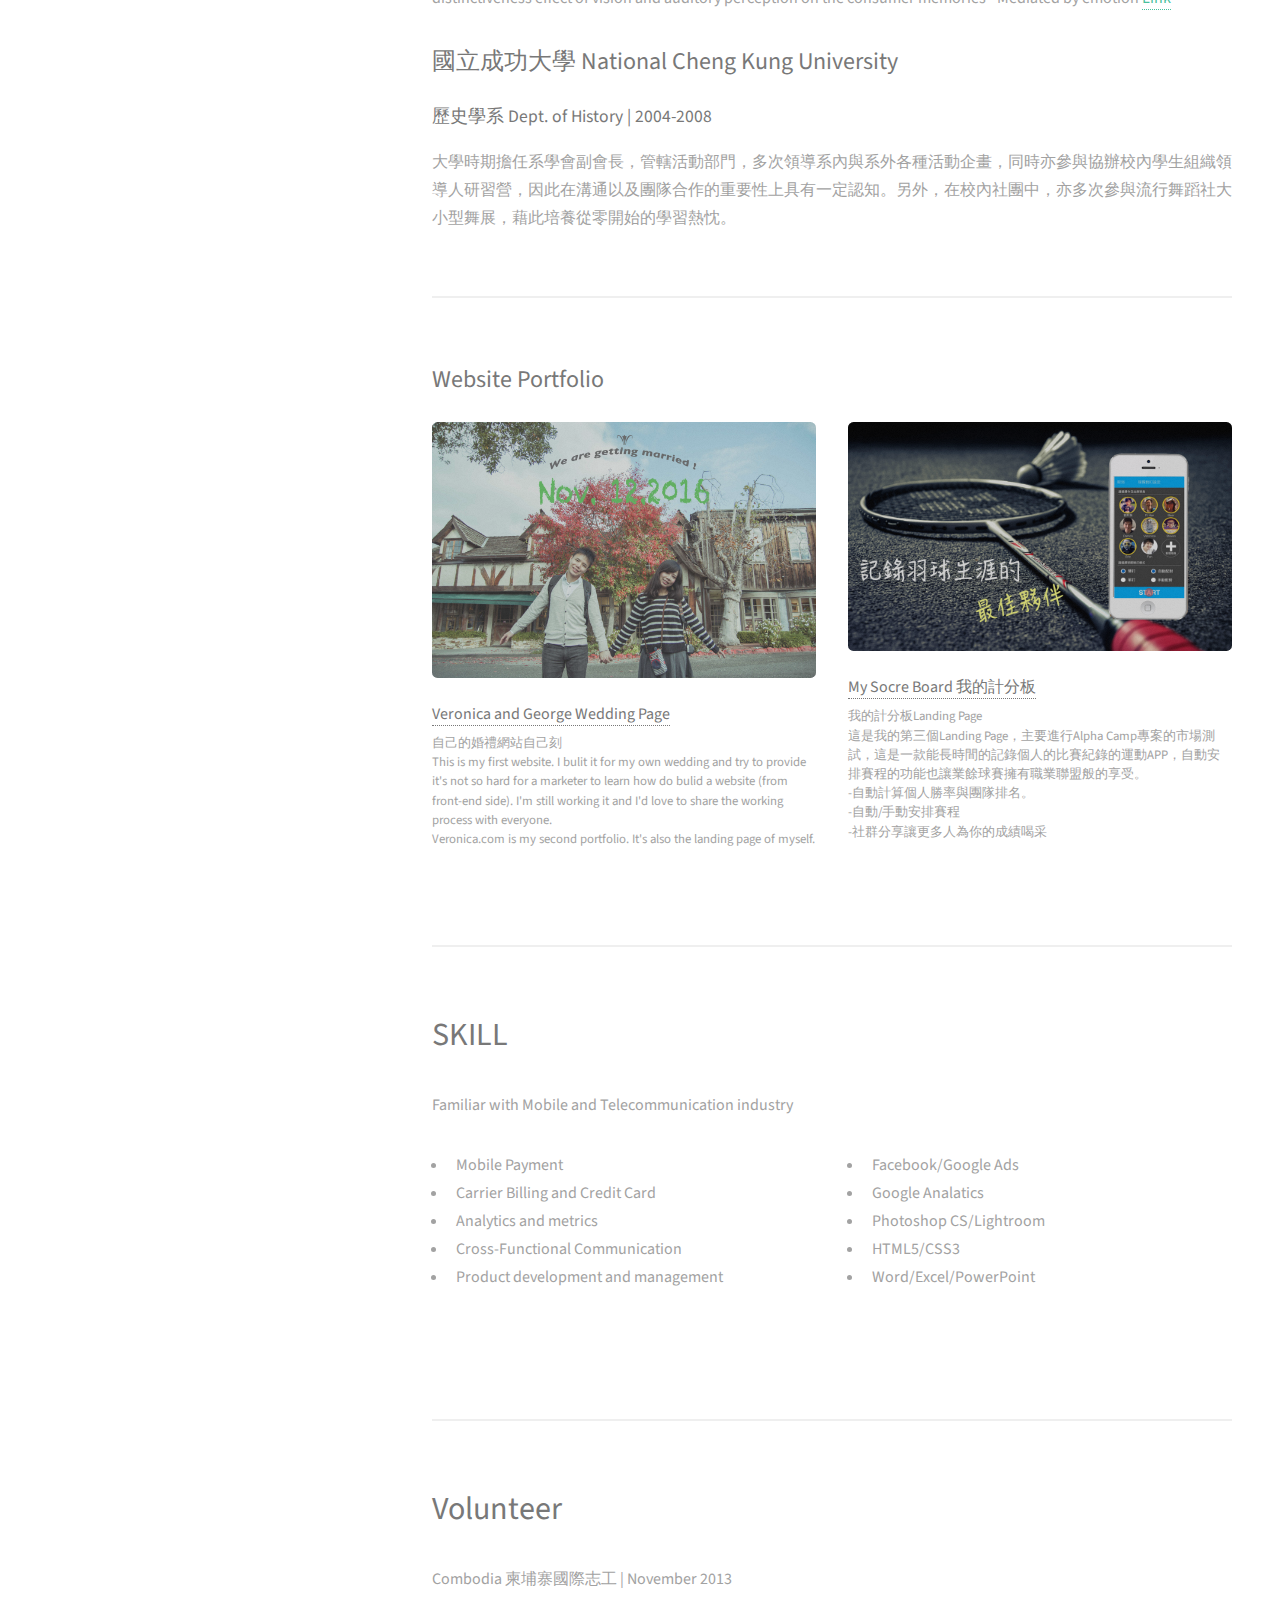
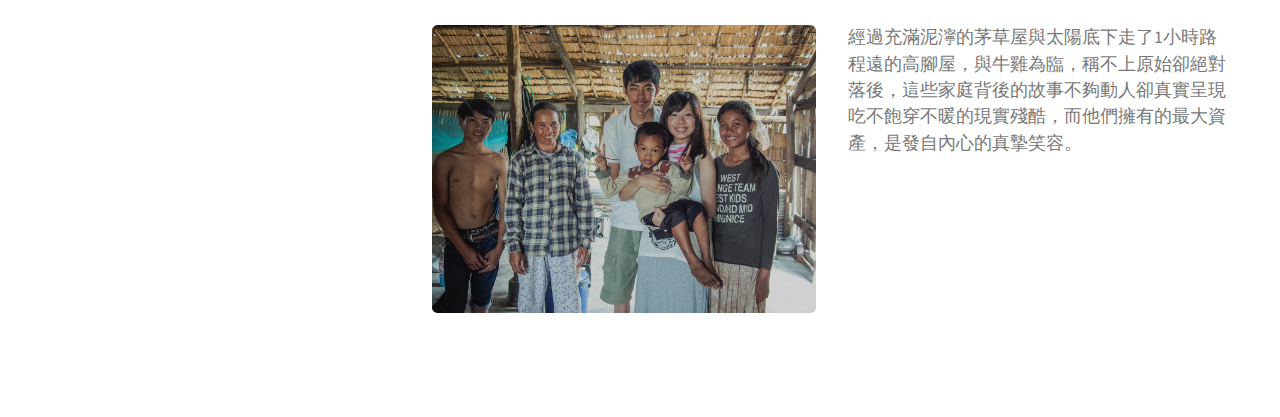
==== commit 9df382f4: "website profilo" ====
--- a/index.html
+++ b/index.html
@@ -119,7 +119,7 @@
         <section id="one">
             <header class="major">
                 <h1><strong>About Veronica Fang</strong></h1>
-                <p style="font-family:impact"><strong>Brick walls are there for a reason. They let us prove how badly we want things.- Randy Pausch</strong></p>
+                <p style="font-family:fantasy"><strong>Brick walls are there for a reason. They let us prove how badly we want things.- Randy Pausch</strong></p>
                 <p><img class="timeline" src="./images/timeline.png" alt="VeronicaFang 方心妤 Timeline"></p>
                 <p>曾擔任信用卡行動支付APP PM，行動門號產品行銷與面板新產品開發PM，擅長跨部門溝通協調、市場發展策略規劃與銷售數據分析，擁有於科技製造業與電信業的產業經驗，現職為電信帳單支付PM，負責金流銷帳流程規劃與開發，以及市場分析。</p>
 
@@ -243,7 +243,7 @@
                     <h3><a href="http://www.georgeandveronica.party/">Veronica and George Wedding Page</a></h3>
 
                     <p>自己的婚禮網站自己刻 </p>
-                    <p>This is my first website. I bulit it for my own wedding and try to provide it's not so hard for a marketer to learn how do bulid a website from front-end. I'm still working it and I'd love to share the working process with everyone.
+                    <p>This is my first website. I bulit it for my own wedding and try to provide it's not so hard for a marketer to learn how do bulid a website (from front-end side). I'm still working it and I'd love to share the working process with everyone.
                         <br/>Veronica.com is my second portfolio. It's also the landing page of myself. </p>
                 </article>
                 <article class="6u 12u$(xsmall) work-item">
@@ -251,11 +251,11 @@
                     <h3><a href="https://myscoreboardapp.com/">My Socre Board 我的計分板</a></h3>
 
                     <p>我的計分板Landing Page</p>
-                    <p>這是一款能長時間的記錄個人的比賽紀錄的運動APP，自動安排賽程的功能也讓業餘球賽擁有職業聯盟般的享受。
+                    <p>這是我的第三個Landing Page，主要進行Alpha Camp專案的市場測試，這是一款能長時間的記錄個人的比賽紀錄的運動APP，自動安排賽程的功能也讓業餘球賽擁有職業聯盟般的享受。
                         <br/>-自動計算個人勝率與團隊排名。
                         <br/>-自動/手動安排賽程
                         <br/>-社群分享讓更多人為你的成績喝采
-                        <br/>這是我的第三個Landing Page </p>
+                        <br/> </p>
                 </article>
             </div>
         </section>
